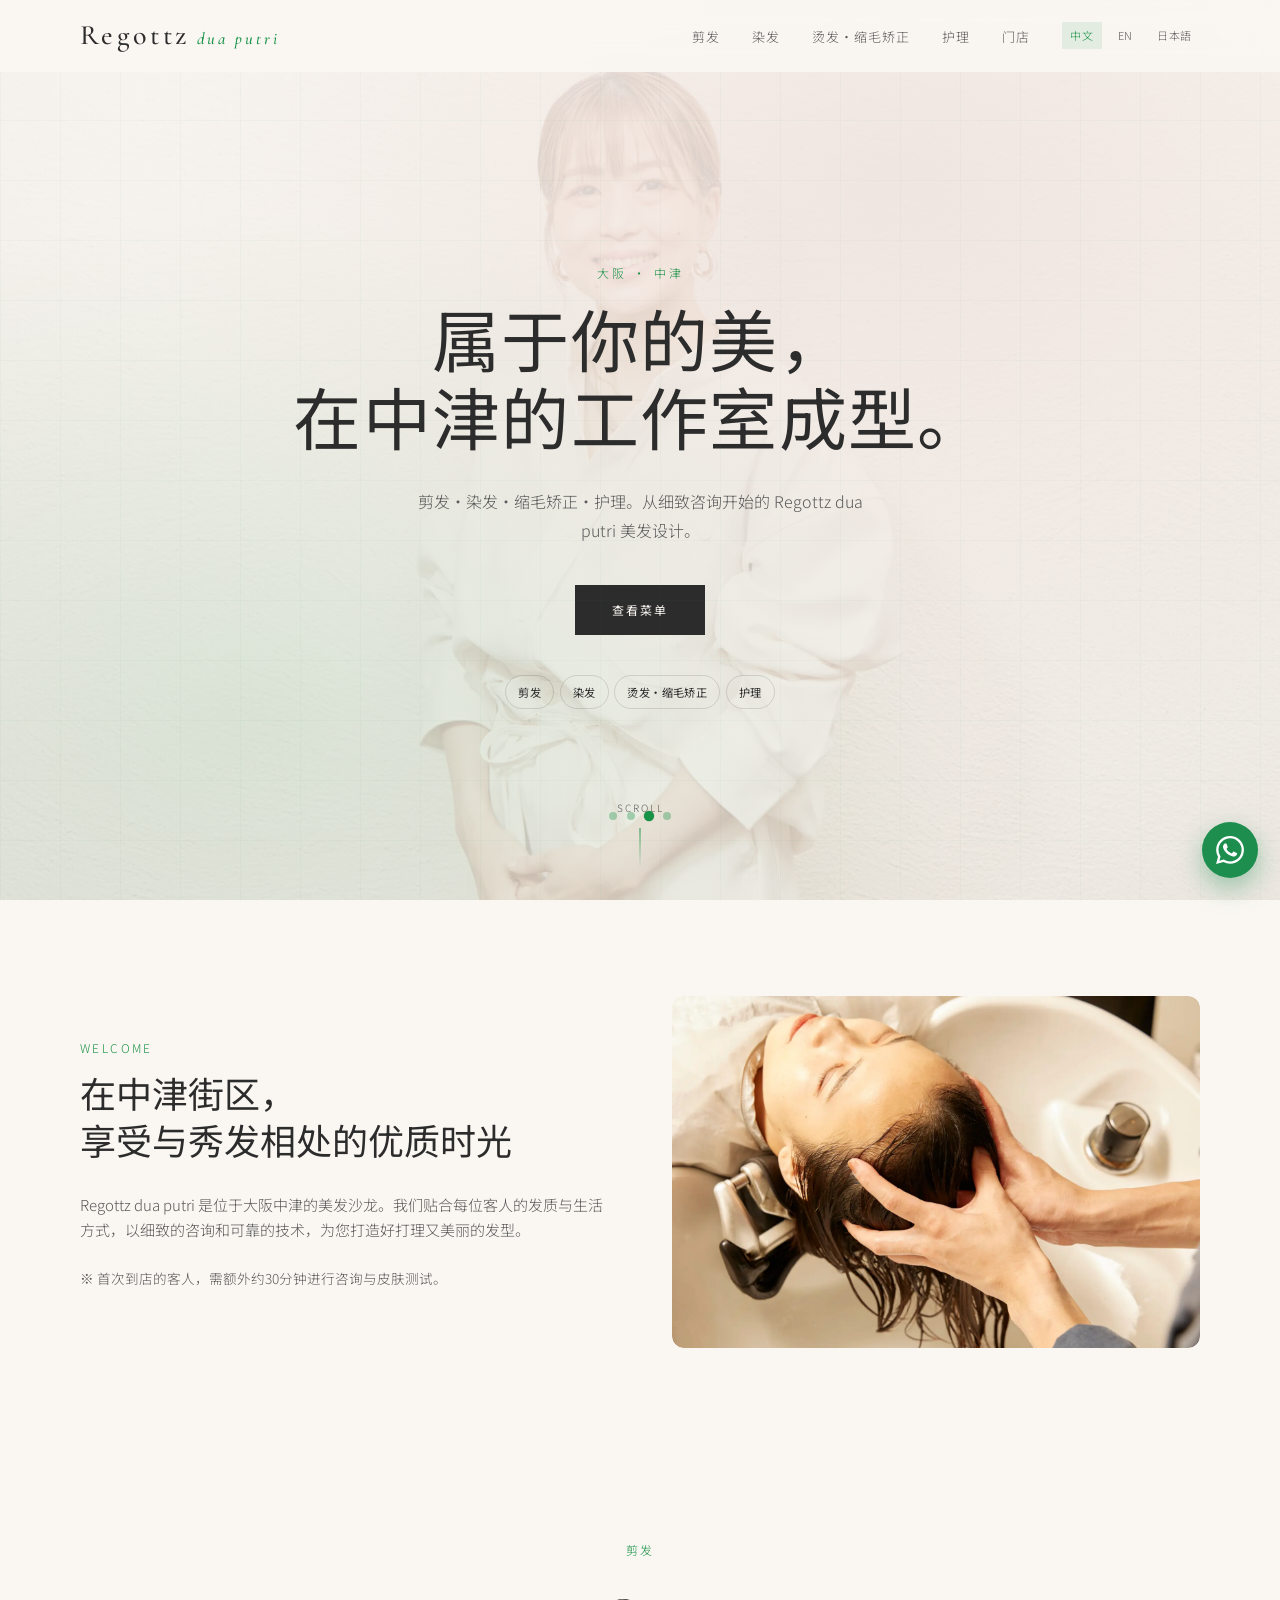
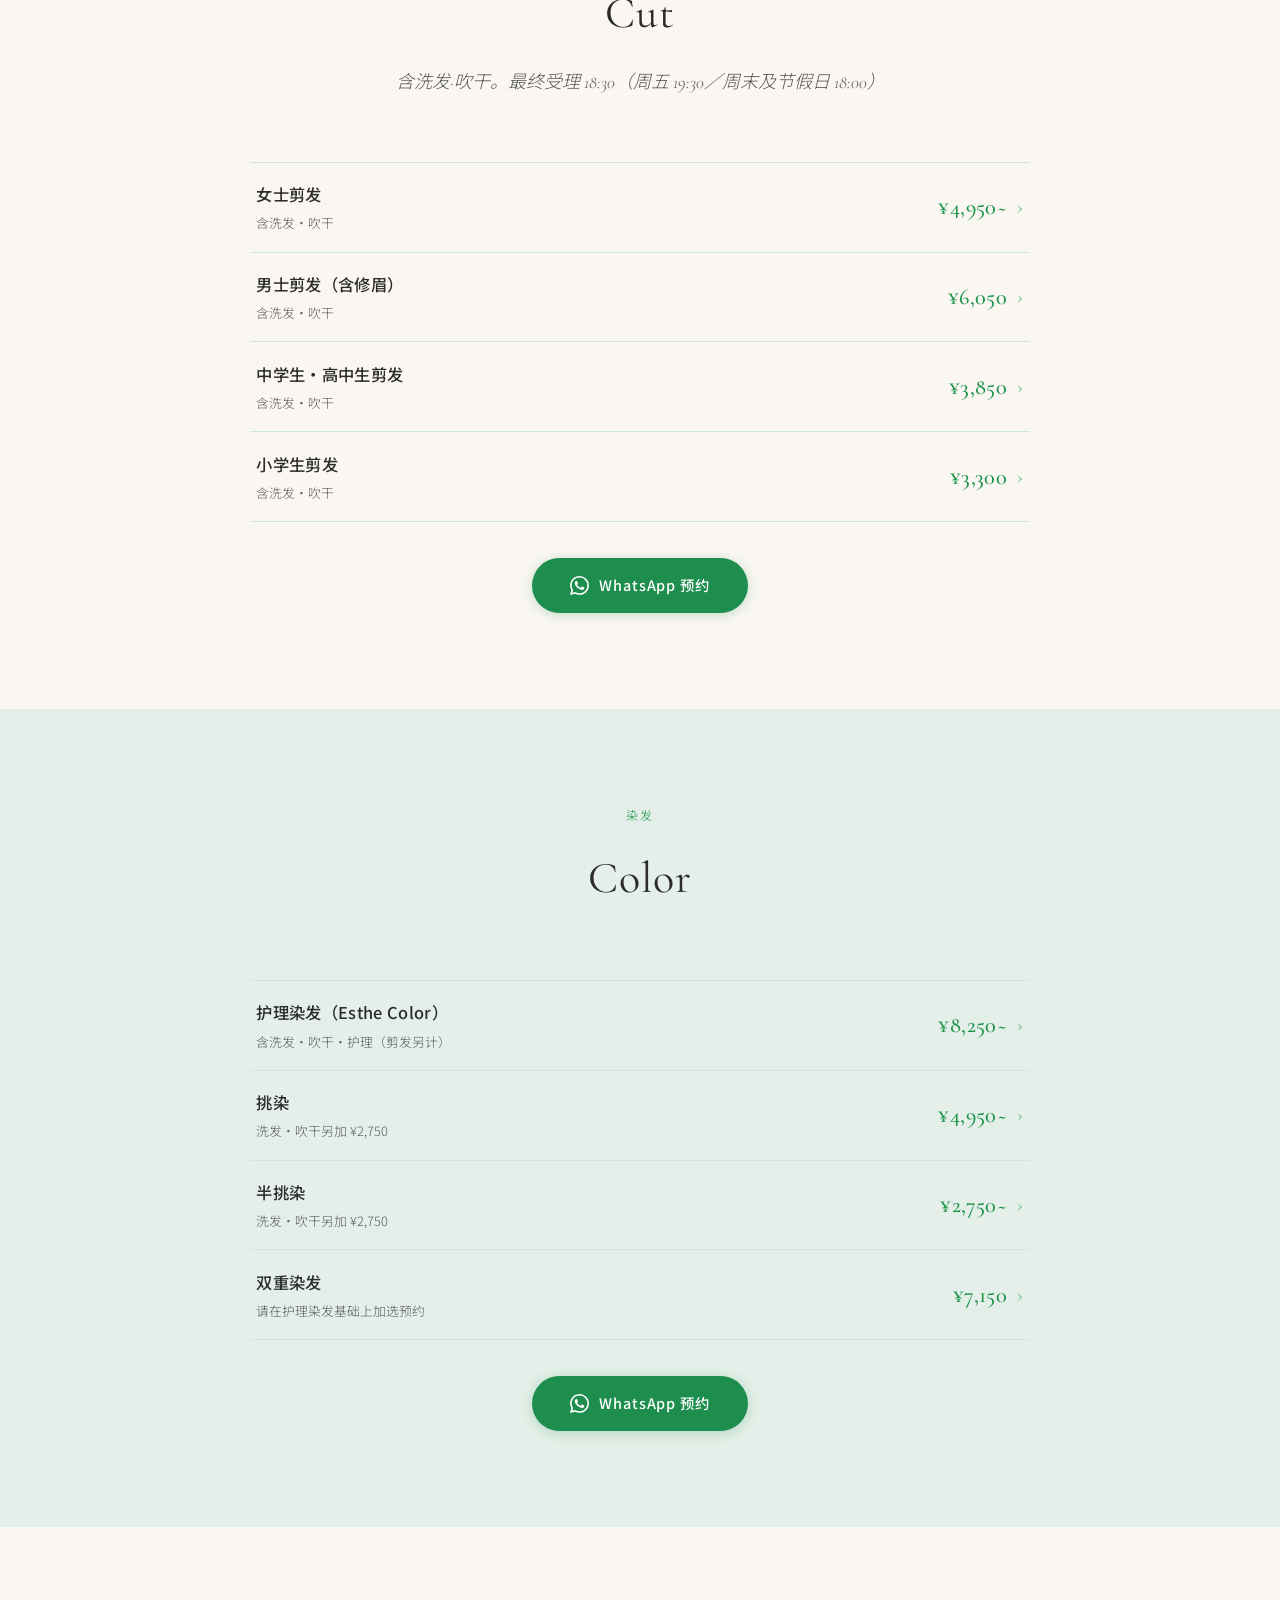
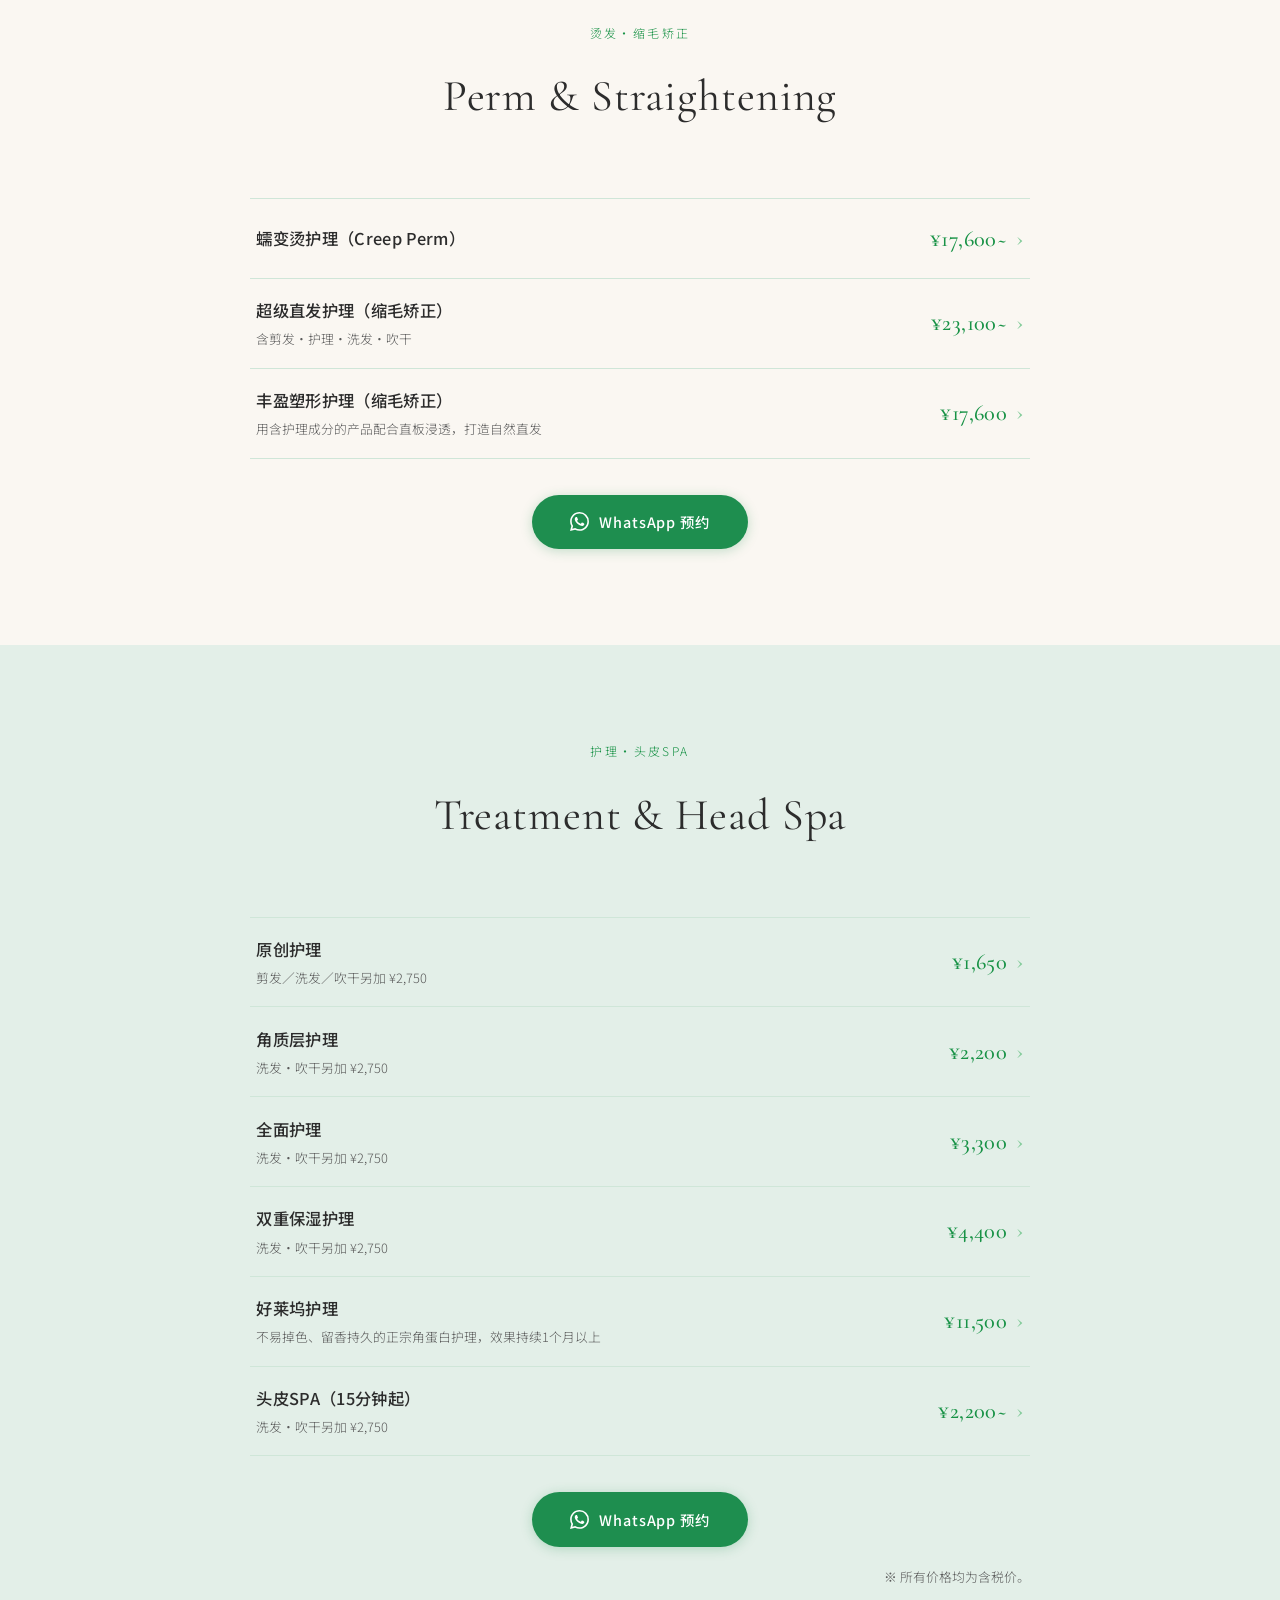
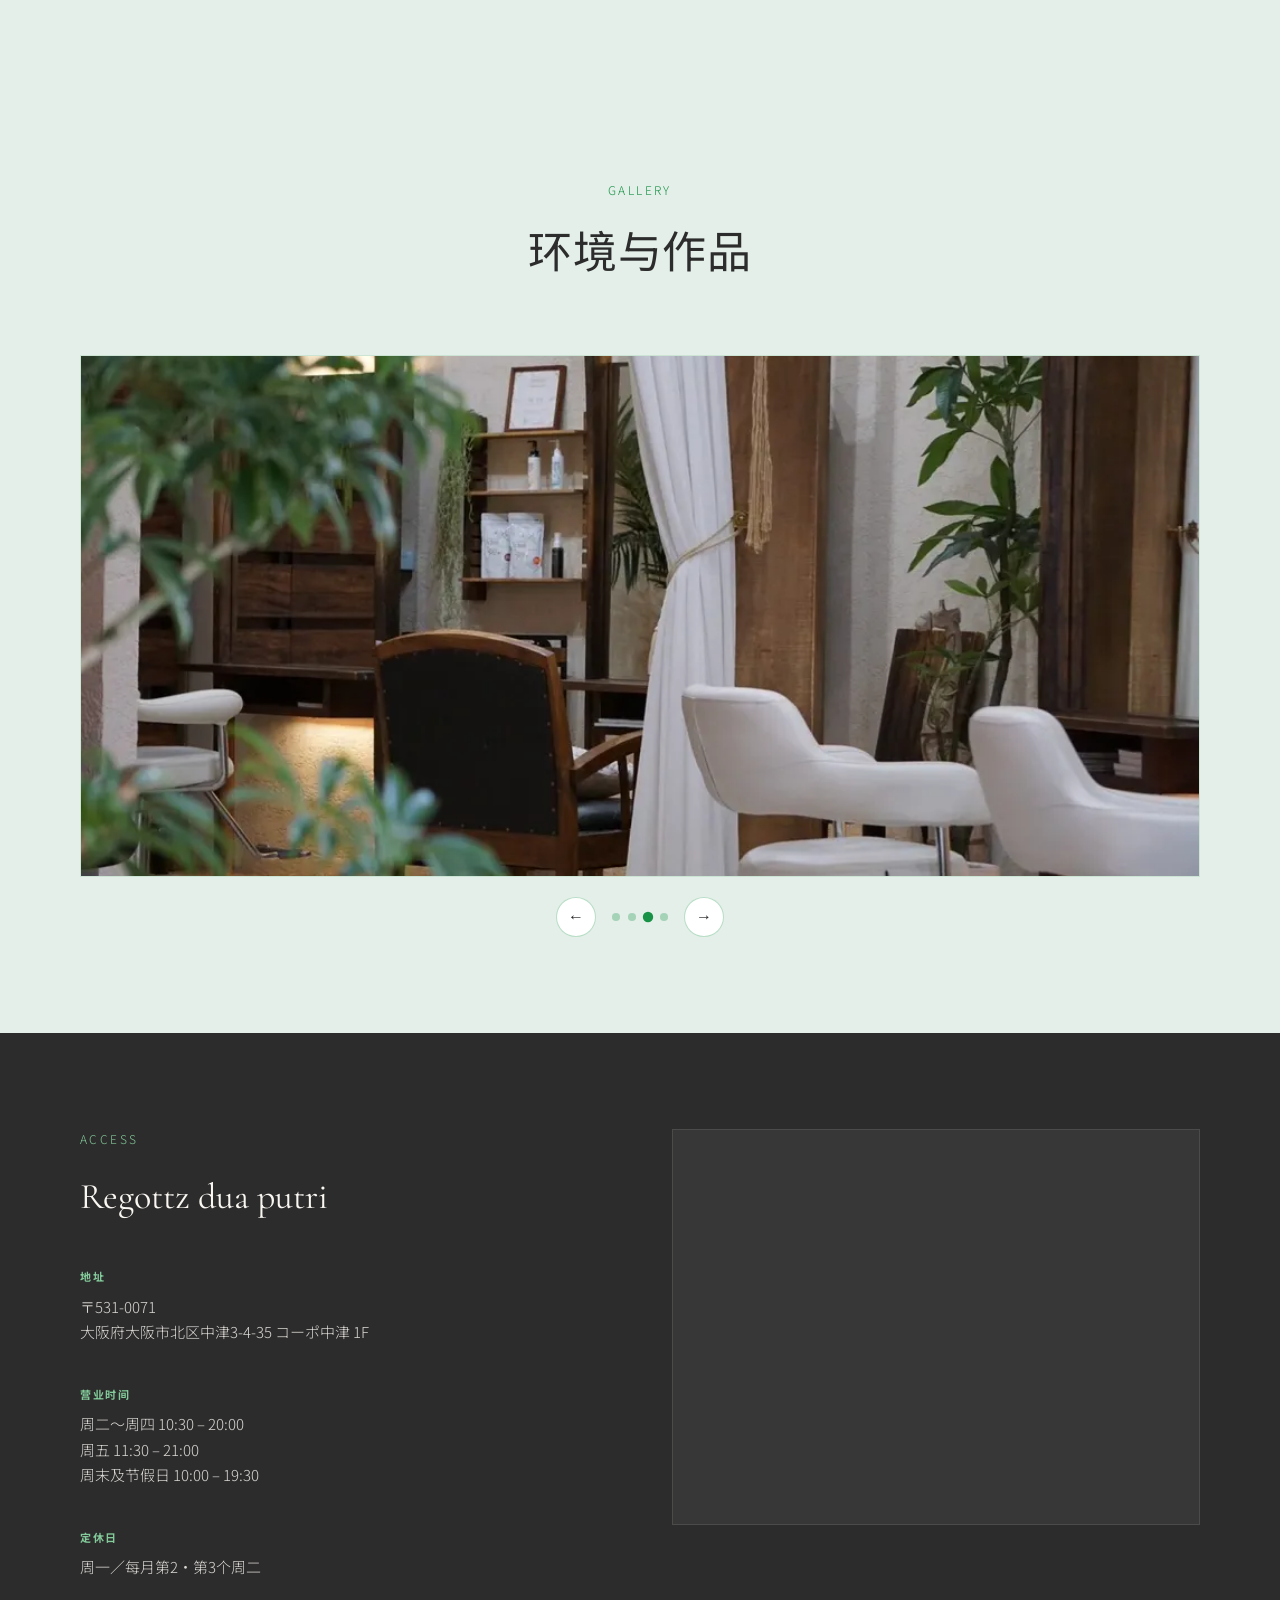
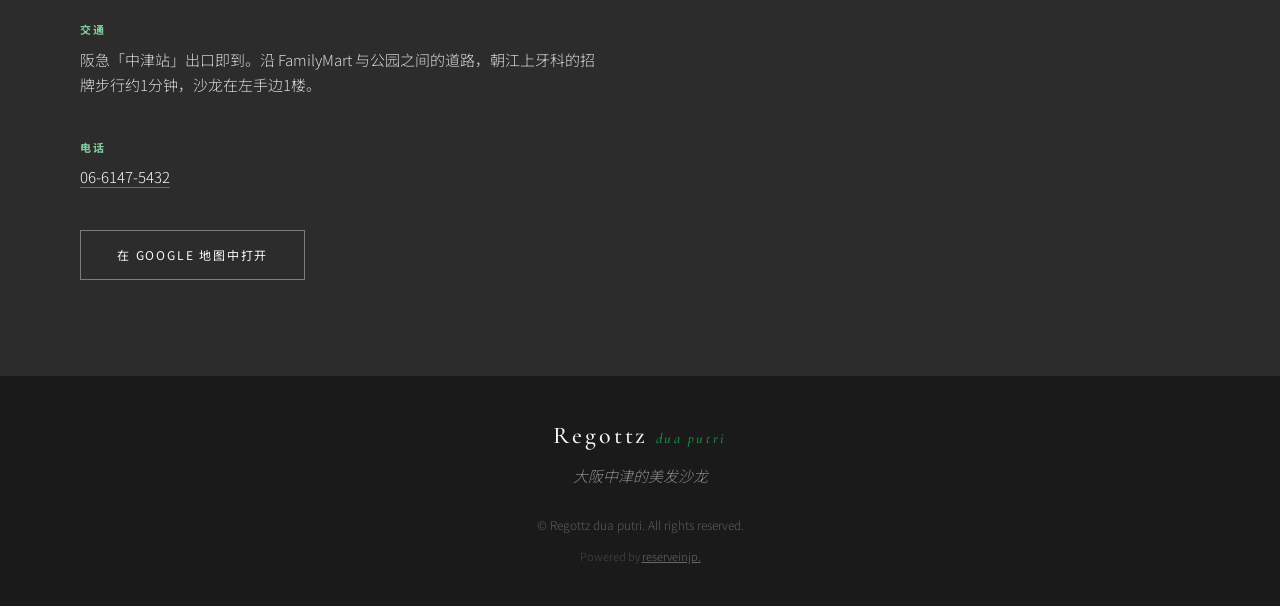
==== cn/index.html @ d82112df "Regottz dua putri — hair salon site, Nakatsu Osaka (initial deploy) Trilingual (jp/en/cn) static sit" ====
<!DOCTYPE html>
<html lang="zh-CN">
<head>
  <meta charset="UTF-8">
  <meta name="viewport" content="width=device-width, initial-scale=1.0">
  <meta name="description" content="Regottz dua putri — 大阪中津的美发沙龙。剪发、染发、烫发、缩毛矫正、护理、头皮SPA。阪急中津站步行1分钟。">
  <title>Regottz dua putri | 大阪中津美发沙龙</title>
  <link rel="preconnect" href="https://fonts.googleapis.com">
  <link rel="preconnect" href="https://fonts.gstatic.com" crossorigin>
  <link href="https://fonts.googleapis.com/css2?family=Cormorant+Garamond:ital,wght@0,400;0,500;0,600;1,400&family=Noto+Sans+JP:wght@300;400;500&family=Noto+Sans+SC:wght@300;400;500&display=swap" rel="stylesheet">
  <link rel="stylesheet" href="../styles.css">
</head>
<body>
  <header class="header" id="header">
    <nav class="nav container">
      <a href="../landing.html" class="logo">Regottz<span class="logo-sub">dua putri</span></a>
      <button class="nav-toggle" aria-label="打开菜单" aria-expanded="false">
        <span></span>
        <span></span>
      </button>
      <div class="nav-menu">
        <ul class="nav-links">
          <li><a href="#cut">剪发</a></li>
          <li><a href="#color">染发</a></li>
          <li><a href="#perm">烫发·缩毛矫正</a></li>
          <li><a href="#treatment">护理</a></li>
          <li><a href="#visit">门店</a></li>
        </ul>
        <div class="lang-switch">
          <a href="../cn/index.html" class="active">中文</a>
          <a href="../en/index.html">EN</a>
          <a href="../jp/index.html">日本語</a>
        </div>
      </div>
    </nav>
  </header>

  <main>
    <section class="hero">
      <div class="hero-carousel" id="heroCarousel">
        <div class="hero-slide active" style="background-image: url(../assets/images/hero-1.webp);"></div>
        <div class="hero-slide" style="background-image: url(../assets/images/hero-2.webp);"></div>
        <div class="hero-slide" style="background-image: url(../assets/images/hero-3.webp);"></div>
        <div class="hero-slide" style="background-image: url(../assets/images/hero-4.webp);"></div>
      </div>
      <div class="hero-grid-overlay"></div>
      <div class="hero-content container">
        <p class="hero-tag">大阪 · 中津</p>
        <h1>属于你的美，<br>在中津的工作室成型。</h1>
        <p class="hero-sub">剪发·染发·缩毛矫正·护理。从细致咨询开始的 Regottz dua putri 美发设计。</p>
        <a href="#cut" class="btn btn-primary">查看菜单</a>
        <div class="hero-quick-nav">
          <a href="#cut" class="hero-nav-pill">剪发</a>
          <a href="#color" class="hero-nav-pill">染发</a>
          <a href="#perm" class="hero-nav-pill">烫发·缩毛矫正</a>
          <a href="#treatment" class="hero-nav-pill">护理</a>
        </div>
      </div>
      <div class="hero-dots" id="heroDots">
        <button class="hero-dot active" data-index="0" aria-label="Slide 1"></button>
        <button class="hero-dot" data-index="1" aria-label="Slide 2"></button>
        <button class="hero-dot" data-index="2" aria-label="Slide 3"></button>
        <button class="hero-dot" data-index="3" aria-label="Slide 4"></button>
      </div>
      <div class="hero-scroll">
        <span>Scroll</span>
        <div class="scroll-line"></div>
      </div>
    </section>

    <section class="intro section">
      <div class="container intro-grid">
        <div class="intro-text">
          <p class="section-label">Welcome</p>
          <h2>在中津街区，<br>享受与秀发相处的优质时光</h2>
          <p>Regottz dua putri 是位于大阪中津的美发沙龙。我们贴合每位客人的发质与生活方式，以细致的咨询和可靠的技术，为您打造好打理又美丽的发型。</p>
          <p class="intro-note">※ 首次到店的客人，需额外约30分钟进行咨询与皮肤测试。</p>
        </div>
        <div class="intro-features">
          <div class="intro-promo-image">
            <img src="../assets/images/hero-2.webp" alt="Regottz dua putri 沙龙" loading="lazy">
          </div>
        </div>
      </div>
    </section>

    <section class="services section" id="cut">
      <div class="container">
        <header class="section-header">
          <p class="section-label">剪发</p>
          <h2>Cut</h2>
          <p class="section-sub">含洗发·吹干。最终受理 18:30（周五 19:30／周末及节假日 18:00）</p>
        </header>
        <div class="menu-list">
          <a class="menu-row" href="../booking.html?service=Ladies%20Cut">
            <span class="menu-row-main"><span class="menu-name">女士剪发</span><span class="menu-note">含洗发·吹干</span></span>
            <span class="menu-price">¥4,950~</span>
          </a>
          <a class="menu-row" href="../booking.html?service=Mens%20Cut">
            <span class="menu-row-main"><span class="menu-name">男士剪发（含修眉）</span><span class="menu-note">含洗发·吹干</span></span>
            <span class="menu-price">¥6,050</span>
          </a>
          <a class="menu-row" href="../booking.html?service=Junior%20High%20%2F%20High%20School%20Cut">
            <span class="menu-row-main"><span class="menu-name">中学生·高中生剪发</span><span class="menu-note">含洗发·吹干</span></span>
            <span class="menu-price">¥3,850</span>
          </a>
          <a class="menu-row" href="../booking.html?service=Elementary%20School%20Cut">
            <span class="menu-row-main"><span class="menu-name">小学生剪发</span><span class="menu-note">含洗发·吹干</span></span>
            <span class="menu-price">¥3,300</span>
          </a>
        </div>
        <div class="section-cta">
          <a href="../booking.html" class="btn-book-cta"><svg viewBox="0 0 24 24"><path d="M17.472 14.382c-.297-.149-1.758-.867-2.03-.967-.273-.099-.471-.148-.67.15-.197.297-.767.966-.94 1.164-.173.199-.347.223-.644.075-.297-.15-1.255-.463-2.39-1.475-.884-.788-1.48-1.761-1.653-2.059-.173-.297-.018-.458.13-.606.134-.133.298-.347.446-.52.149-.174.198-.298.298-.497.099-.198.05-.371-.025-.52-.075-.149-.669-1.612-.916-2.207-.242-.579-.487-.5-.669-.51-.173-.008-.371-.01-.57-.01-.198 0-.52.074-.792.372-.272.297-1.04 1.016-1.04 2.479 0 1.462 1.065 2.875 1.213 3.074.149.198 2.096 3.2 5.077 4.487.709.306 1.262.489 1.694.625.712.227 1.36.195 1.871.118.571-.085 1.758-.719 2.006-1.413.248-.694.248-1.289.173-1.413-.074-.124-.272-.198-.57-.347m-5.421 7.403h-.004a9.87 9.87 0 01-5.031-1.378l-.361-.214-3.741.982.998-3.648-.235-.374a9.86 9.86 0 01-1.51-5.26c.001-5.45 4.436-9.884 9.888-9.884 2.64 0 5.122 1.03 6.988 2.898a9.825 9.825 0 012.893 6.994c-.003 5.45-4.437 9.884-9.885 9.884m8.413-18.297A11.815 11.815 0 0012.05 0C5.495 0 .16 5.335.157 11.892c0 2.096.547 4.142 1.588 5.945L.057 24l6.305-1.654a11.882 11.882 0 005.683 1.448h.005c6.554 0 11.89-5.335 11.893-11.893a11.821 11.821 0 00-3.48-8.413Z"/></svg>WhatsApp 预约</a>
        </div>
      </div>
    </section>

    <section class="services section section-alt" id="color">
      <div class="container">
        <header class="section-header">
          <p class="section-label">染发</p>
          <h2>Color</h2>
        </header>
        <div class="menu-list">
          <a class="menu-row" href="../booking.html?service=Esthe%20Color">
            <span class="menu-row-main"><span class="menu-name">护理染发（Esthe Color）</span><span class="menu-note">含洗发·吹干·护理（剪发另计）</span></span>
            <span class="menu-price">¥8,250~</span>
          </a>
          <a class="menu-row" href="../booking.html?service=Weaving%20Color">
            <span class="menu-row-main"><span class="menu-name">挑染</span><span class="menu-note">洗发·吹干另加 ¥2,750</span></span>
            <span class="menu-price">¥4,950~</span>
          </a>
          <a class="menu-row" href="../booking.html?service=Half%20Weaving%20Color">
            <span class="menu-row-main"><span class="menu-name">半挑染</span><span class="menu-note">洗发·吹干另加 ¥2,750</span></span>
            <span class="menu-price">¥2,750~</span>
          </a>
          <a class="menu-row" href="../booking.html?service=Double%20Color">
            <span class="menu-row-main"><span class="menu-name">双重染发</span><span class="menu-note">请在护理染发基础上加选预约</span></span>
            <span class="menu-price">¥7,150</span>
          </a>
        </div>
        <div class="section-cta">
          <a href="../booking.html" class="btn-book-cta"><svg viewBox="0 0 24 24"><path d="M17.472 14.382c-.297-.149-1.758-.867-2.03-.967-.273-.099-.471-.148-.67.15-.197.297-.767.966-.94 1.164-.173.199-.347.223-.644.075-.297-.15-1.255-.463-2.39-1.475-.884-.788-1.48-1.761-1.653-2.059-.173-.297-.018-.458.13-.606.134-.133.298-.347.446-.52.149-.174.198-.298.298-.497.099-.198.05-.371-.025-.52-.075-.149-.669-1.612-.916-2.207-.242-.579-.487-.5-.669-.51-.173-.008-.371-.01-.57-.01-.198 0-.52.074-.792.372-.272.297-1.04 1.016-1.04 2.479 0 1.462 1.065 2.875 1.213 3.074.149.198 2.096 3.2 5.077 4.487.709.306 1.262.489 1.694.625.712.227 1.36.195 1.871.118.571-.085 1.758-.719 2.006-1.413.248-.694.248-1.289.173-1.413-.074-.124-.272-.198-.57-.347m-5.421 7.403h-.004a9.87 9.87 0 01-5.031-1.378l-.361-.214-3.741.982.998-3.648-.235-.374a9.86 9.86 0 01-1.51-5.26c.001-5.45 4.436-9.884 9.888-9.884 2.64 0 5.122 1.03 6.988 2.898a9.825 9.825 0 012.893 6.994c-.003 5.45-4.437 9.884-9.885 9.884m8.413-18.297A11.815 11.815 0 0012.05 0C5.495 0 .16 5.335.157 11.892c0 2.096.547 4.142 1.588 5.945L.057 24l6.305-1.654a11.882 11.882 0 005.683 1.448h.005c6.554 0 11.89-5.335 11.893-11.893a11.821 11.821 0 00-3.48-8.413Z"/></svg>WhatsApp 预约</a>
        </div>
      </div>
    </section>

    <section class="services section" id="perm">
      <div class="container">
        <header class="section-header">
          <p class="section-label">烫发·缩毛矫正</p>
          <h2>Perm &amp; Straightening</h2>
        </header>
        <div class="menu-list">
          <a class="menu-row" href="../booking.html?service=Creep%20Perm%20Esthe">
            <span class="menu-row-main"><span class="menu-name">蠕变烫护理（Creep Perm）</span></span>
            <span class="menu-price">¥17,600~</span>
          </a>
          <a class="menu-row" href="../booking.html?service=Super%20Straight%20Esthe">
            <span class="menu-row-main"><span class="menu-name">超级直发护理（缩毛矫正）</span><span class="menu-note">含剪发·护理·洗发·吹干</span></span>
            <span class="menu-price">¥23,100~</span>
          </a>
          <a class="menu-row" href="../booking.html?service=Volume%20Shape%20Treatment%20Esthe">
            <span class="menu-row-main"><span class="menu-name">丰盈塑形护理（缩毛矫正）</span><span class="menu-note">用含护理成分的产品配合直板浸透，打造自然直发</span></span>
            <span class="menu-price">¥17,600</span>
          </a>
        </div>
        <div class="section-cta">
          <a href="../booking.html" class="btn-book-cta"><svg viewBox="0 0 24 24"><path d="M17.472 14.382c-.297-.149-1.758-.867-2.03-.967-.273-.099-.471-.148-.67.15-.197.297-.767.966-.94 1.164-.173.199-.347.223-.644.075-.297-.15-1.255-.463-2.39-1.475-.884-.788-1.48-1.761-1.653-2.059-.173-.297-.018-.458.13-.606.134-.133.298-.347.446-.52.149-.174.198-.298.298-.497.099-.198.05-.371-.025-.52-.075-.149-.669-1.612-.916-2.207-.242-.579-.487-.5-.669-.51-.173-.008-.371-.01-.57-.01-.198 0-.52.074-.792.372-.272.297-1.04 1.016-1.04 2.479 0 1.462 1.065 2.875 1.213 3.074.149.198 2.096 3.2 5.077 4.487.709.306 1.262.489 1.694.625.712.227 1.36.195 1.871.118.571-.085 1.758-.719 2.006-1.413.248-.694.248-1.289.173-1.413-.074-.124-.272-.198-.57-.347m-5.421 7.403h-.004a9.87 9.87 0 01-5.031-1.378l-.361-.214-3.741.982.998-3.648-.235-.374a9.86 9.86 0 01-1.51-5.26c.001-5.45 4.436-9.884 9.888-9.884 2.64 0 5.122 1.03 6.988 2.898a9.825 9.825 0 012.893 6.994c-.003 5.45-4.437 9.884-9.885 9.884m8.413-18.297A11.815 11.815 0 0012.05 0C5.495 0 .16 5.335.157 11.892c0 2.096.547 4.142 1.588 5.945L.057 24l6.305-1.654a11.882 11.882 0 005.683 1.448h.005c6.554 0 11.89-5.335 11.893-11.893a11.821 11.821 0 00-3.48-8.413Z"/></svg>WhatsApp 预约</a>
        </div>
      </div>
    </section>

    <section class="services section section-alt" id="treatment">
      <div class="container">
        <header class="section-header">
          <p class="section-label">护理·头皮SPA</p>
          <h2>Treatment &amp; Head Spa</h2>
        </header>
        <div class="menu-list">
          <a class="menu-row" href="../booking.html?service=Original%20Treatment">
            <span class="menu-row-main"><span class="menu-name">原创护理</span><span class="menu-note">剪发／洗发／吹干另加 ¥2,750</span></span>
            <span class="menu-price">¥1,650</span>
          </a>
          <a class="menu-row" href="../booking.html?service=Cuticle%20Care%20Treatment">
            <span class="menu-row-main"><span class="menu-name">角质层护理</span><span class="menu-note">洗发·吹干另加 ¥2,750</span></span>
            <span class="menu-price">¥2,200</span>
          </a>
          <a class="menu-row" href="../booking.html?service=Holistic%20Care%20Treatment">
            <span class="menu-row-main"><span class="menu-name">全面护理</span><span class="menu-note">洗发·吹干另加 ¥2,750</span></span>
            <span class="menu-price">¥3,300</span>
          </a>
          <a class="menu-row" href="../booking.html?service=Double%20Moist%20Care%20Treatment">
            <span class="menu-row-main"><span class="menu-name">双重保湿护理</span><span class="menu-note">洗发·吹干另加 ¥2,750</span></span>
            <span class="menu-price">¥4,400</span>
          </a>
          <a class="menu-row" href="../booking.html?service=Hollywood%20Treatment">
            <span class="menu-row-main"><span class="menu-name">好莱坞护理</span><span class="menu-note">不易掉色、留香持久的正宗角蛋白护理，效果持续1个月以上</span></span>
            <span class="menu-price">¥11,500</span>
          </a>
          <a class="menu-row" href="../booking.html?service=Head%20Spa">
            <span class="menu-row-main"><span class="menu-name">头皮SPA（15分钟起）</span><span class="menu-note">洗发·吹干另加 ¥2,750</span></span>
            <span class="menu-price">¥2,200~</span>
          </a>
        </div>
        <div class="section-cta">
          <a href="../booking.html" class="btn-book-cta"><svg viewBox="0 0 24 24"><path d="M17.472 14.382c-.297-.149-1.758-.867-2.03-.967-.273-.099-.471-.148-.67.15-.197.297-.767.966-.94 1.164-.173.199-.347.223-.644.075-.297-.15-1.255-.463-2.39-1.475-.884-.788-1.48-1.761-1.653-2.059-.173-.297-.018-.458.13-.606.134-.133.298-.347.446-.52.149-.174.198-.298.298-.497.099-.198.05-.371-.025-.52-.075-.149-.669-1.612-.916-2.207-.242-.579-.487-.5-.669-.51-.173-.008-.371-.01-.57-.01-.198 0-.52.074-.792.372-.272.297-1.04 1.016-1.04 2.479 0 1.462 1.065 2.875 1.213 3.074.149.198 2.096 3.2 5.077 4.487.709.306 1.262.489 1.694.625.712.227 1.36.195 1.871.118.571-.085 1.758-.719 2.006-1.413.248-.694.248-1.289.173-1.413-.074-.124-.272-.198-.57-.347m-5.421 7.403h-.004a9.87 9.87 0 01-5.031-1.378l-.361-.214-3.741.982.998-3.648-.235-.374a9.86 9.86 0 01-1.51-5.26c.001-5.45 4.436-9.884 9.888-9.884 2.64 0 5.122 1.03 6.988 2.898a9.825 9.825 0 012.893 6.994c-.003 5.45-4.437 9.884-9.885 9.884m8.413-18.297A11.815 11.815 0 0012.05 0C5.495 0 .16 5.335.157 11.892c0 2.096.547 4.142 1.588 5.945L.057 24l6.305-1.654a11.882 11.882 0 005.683 1.448h.005c6.554 0 11.89-5.335 11.893-11.893a11.821 11.821 0 00-3.48-8.413Z"/></svg>WhatsApp 预约</a>
        </div>
        <p class="menu-tax-note">※ 所有价格均为含税价。</p>
      </div>
    </section>

    <section class="env-carousel-section" aria-label="沙龙相册">
      <div class="container">
        <header class="section-header">
          <p class="section-label">Gallery</p>
          <h2>环境与作品</h2>
        </header>
        <div class="env-carousel" id="envCarousel">
          <div class="env-carousel-track" id="envTrack">
            <div class="env-carousel-slide"><img src="../assets/images/gallery-8.webp" alt="Regottz dua putri 沙龙内景" loading="lazy"></div>
            <div class="env-carousel-slide"><img src="../assets/images/gallery-9.webp" alt="Regottz dua putri 造型区" loading="lazy"></div>
            <div class="env-carousel-slide"><img src="../assets/images/gallery-10.webp" alt="Regottz dua putri 放松角落" loading="lazy"></div>
            <div class="env-carousel-slide"><img src="../assets/images/gallery-1.webp" alt="Regottz dua putri 染发色卡" loading="lazy"></div>
          </div>
        </div>
        <div class="env-carousel-nav">
          <button class="env-carousel-btn" id="envPrev" aria-label="上一张">&larr;</button>
          <div class="env-dots" id="envDots"></div>
          <button class="env-carousel-btn" id="envNext" aria-label="下一张">&rarr;</button>
        </div>
      </div>
    </section>

    <section class="visit section" id="visit">
      <div class="container visit-grid">
        <div class="visit-info">
          <p class="section-label">Access</p>
          <h2>Regottz dua putri</h2>
          <div class="visit-details">
            <div class="visit-item">
              <h4>地址</h4>
              <p>〒531-0071<br>大阪府大阪市北区中津3-4-35 コーポ中津 1F</p>
            </div>
            <div class="visit-item">
              <h4>营业时间</h4>
              <p>周二〜周四 10:30 – 20:00<br>周五 11:30 – 21:00<br>周末及节假日 10:00 – 19:30</p>
            </div>
            <div class="visit-item">
              <h4>定休日</h4>
              <p>周一／每月第2·第3个周二</p>
            </div>
            <div class="visit-item">
              <h4>交通</h4>
              <p>阪急「中津站」出口即到。沿 FamilyMart 与公园之间的道路，朝江上牙科的招牌步行约1分钟，沙龙在左手边1楼。</p>
            </div>
            <div class="visit-item">
              <h4>电话</h4>
              <p><a href="tel:+81661475432">06-6147-5432</a></p>
            </div>
          </div>
          <a href="https://maps.app.goo.gl/5Rbx8WsFJTBKq7fg8" target="_blank" rel="noopener noreferrer" class="btn btn-outline">在 Google 地图中打开</a>
        </div>
        <div class="visit-map">
          <iframe
            title="Regottz dua putri 地图"
            src="https://www.google.com/maps?q=%E5%A4%A7%E9%98%AA%E5%BA%9C%E5%A4%A7%E9%98%AA%E5%B8%82%E5%8C%97%E5%8C%BA%E4%B8%AD%E6%B4%A53-4-35&output=embed"
            width="100%"
            height="100%"
            style="border:0;"
            allowfullscreen=""
            loading="lazy"
            referrerpolicy="no-referrer-when-downgrade">
          </iframe>
        </div>
      </div>
    </section>
  </main>

  <footer class="footer">
    <div class="container footer-inner">
      <span class="logo">Regottz<span class="logo-sub">dua putri</span></span>
      <p class="footer-tagline">大阪中津的美发沙龙</p>
      <p class="footer-copy">&copy; Regottz dua putri. All rights reserved.</p>
      <p class="footer-powered">Powered by <a href="https://reserveinjp.com/" target="_blank" rel="noopener">reserveinjp.</a></p>
    </div>
  </footer>

<button class="back-to-top" id="backToTop" aria-label="返回顶部" title="返回顶部">&uarr;</button>
  <script src="../script.js"></script>
<a href="../booking.html" class="float-wa" aria-label="WhatsApp 预约"><svg viewBox="0 0 24 24"><path d="M17.472 14.382c-.297-.149-1.758-.867-2.03-.967-.273-.099-.471-.148-.67.15-.197.297-.767.966-.94 1.164-.173.199-.347.223-.644.075-.297-.15-1.255-.463-2.39-1.475-.884-.788-1.48-1.761-1.653-2.059-.173-.297-.018-.458.13-.606.134-.133.298-.347.446-.52.149-.174.198-.298.298-.497.099-.198.05-.371-.025-.52-.075-.149-.669-1.612-.916-2.207-.242-.579-.487-.5-.669-.51-.173-.008-.371-.01-.57-.01-.198 0-.52.074-.792.372-.272.297-1.04 1.016-1.04 2.479 0 1.462 1.065 2.875 1.213 3.074.149.198 2.096 3.2 5.077 4.487.709.306 1.262.489 1.694.625.712.227 1.36.195 1.871.118.571-.085 1.758-.719 2.006-1.413.248-.694.248-1.289.173-1.413-.074-.124-.272-.198-.57-.347m-5.421 7.403h-.004a9.87 9.87 0 01-5.031-1.378l-.361-.214-3.741.982.998-3.648-.235-.374a9.86 9.86 0 01-1.51-5.26c.001-5.45 4.436-9.884 9.888-9.884 2.64 0 5.122 1.03 6.988 2.898a9.825 9.825 0 012.893 6.994c-.003 5.45-4.437 9.884-9.885 9.884m8.413-18.297A11.815 11.815 0 0012.05 0C5.495 0 .16 5.335.157 11.892c0 2.096.547 4.142 1.588 5.945L.057 24l6.305-1.654a11.882 11.882 0 005.683 1.448h.005c6.554 0 11.89-5.335 11.893-11.893a11.821 11.821 0 00-3.48-8.413Z"/></svg></a>
</body>
</html>
---- styles.css ----
/* ========================================
   mooi — Japanese Beauty Salon
   ======================================== */

:root {
  --cream: #faf7f2;
  --cream-dark: #e3efe8;
  --blush: #cfe6d8;
  --blush-deep: #aed4bd;
  --charcoal: #2c2c2c;
  --charcoal-light: #5a5a5a;
  --gold: #189246;
  --gold-light: #83cb9a;
  --white: #ffffff;

  --font-display: "Cormorant Garamond", "Noto Sans JP", serif;
  --font-body: "Noto Sans JP", sans-serif;

  --space-xs: 0.5rem;
  --space-sm: 1rem;
  --space-md: 1.5rem;
  --space-lg: 2.5rem;
  --space-xl: 4rem;
  --space-2xl: 6rem;

  --radius: 2px;
  --transition: 0.3s ease;
  --header-h: 72px;
}

*,
*::before,
*::after {
  box-sizing: border-box;
  margin: 0;
  padding: 0;
}

html {
  scroll-behavior: smooth;
  scroll-padding-top: var(--header-h);
}

body {
  font-family: var(--font-body);
  font-weight: 300;
  font-size: 0.9375rem;
  line-height: 1.7;
  color: var(--charcoal);
  background: var(--cream);
  -webkit-font-smoothing: antialiased;
}

img {
  max-width: 100%;
  display: block;
}

a {
  color: inherit;
  text-decoration: none;
  transition: color var(--transition);
}

ul {
  list-style: none;
}

.container {
  width: min(1120px, 92vw);
  margin-inline: auto;
}

/* ---- Header ---- */

.header {
  position: fixed;
  top: 0;
  left: 0;
  right: 0;
  z-index: 100;
  height: var(--header-h);
  background: rgba(250, 247, 242, 0.92);
  backdrop-filter: blur(12px);
  border-bottom: 1px solid transparent;
  transition: border-color var(--transition), box-shadow var(--transition);
}

.header.scrolled {
  border-color: rgba(24, 146, 70, 0.15);
  box-shadow: 0 1px 20px rgba(44, 44, 44, 0.04);
}

.nav {
  display: flex;
  align-items: center;
  justify-content: space-between;
  height: 100%;
}

.logo {
  font-family: var(--font-display);
  font-size: 1.75rem;
  font-weight: 500;
  letter-spacing: 0.12em;
  color: var(--charcoal);
}

.nav-menu {
  display: flex;
  align-items: center;
  gap: 2rem;
}

.nav-links {
  display: flex;
  gap: 2rem;
}

.lang-switch {
  display: flex;
  align-items: center;
  gap: 0.5rem;
}

.lang-switch a {
  font-size: 0.6875rem;
  letter-spacing: 0.06em;
  color: var(--charcoal-light);
  padding: 0.25rem 0.5rem;
  border-radius: 1px;
  transition: all var(--transition);
}

.lang-switch a:hover {
  color: var(--gold);
}

.lang-switch a.active {
  color: var(--gold);
  background: rgba(24, 146, 70, 0.1);
}

html[lang="zh-CN"] {
  --font-body: "SimHei", "Noto Sans SC", "Noto Sans JP", sans-serif;
  --font-display: "Cormorant Garamond", "SimHei", "Noto Sans SC", serif;
}

html[lang="zh-CN"] .logo {
  font-family: "Cormorant Garamond", "Noto Sans JP", serif;
}

.nav-links a {
  font-size: 0.8125rem;
  letter-spacing: 0.08em;
  text-transform: uppercase;
  color: var(--charcoal-light);
  position: relative;
}

.nav-links a::after {
  content: "";
  position: absolute;
  bottom: -4px;
  left: 0;
  width: 0;
  height: 1px;
  background: var(--gold);
  transition: width var(--transition);
}

.nav-links a:hover {
  color: var(--charcoal);
}

.nav-links a:hover::after {
  width: 100%;
}

.nav-toggle {
  display: none;
  flex-direction: column;
  gap: 6px;
  background: none;
  border: none;
  cursor: pointer;
  padding: 4px;
}

.nav-toggle span {
  display: block;
  width: 24px;
  height: 1px;
  background: var(--charcoal);
  transition: transform var(--transition), opacity var(--transition);
}

.nav-toggle.active span:first-child {
  transform: translateY(3.5px) rotate(45deg);
}

.nav-toggle.active span:last-child {
  transform: translateY(-3.5px) rotate(-45deg);
}

/* ---- Hero Carousel ---- */

.hero {
  position: relative;
  min-height: 100vh;
  display: flex;
  align-items: center;
  justify-content: center;
  overflow: hidden;
}

.hero-carousel {
  position: absolute;
  inset: 0;
}

.hero-slide {
  position: absolute;
  inset: 0;
  background-size: cover;
  background-position: center;
  background-repeat: no-repeat;
  opacity: 0;
  transition: opacity 1.2s ease-in-out;
}

.hero-slide.active {
  opacity: 1;
}

.hero-slide::after {
  content: "";
  position: absolute;
  inset: 0;
  background:
    radial-gradient(ellipse at 70% 20%, rgba(232, 213, 208, 0.45) 0%, transparent 60%),
    radial-gradient(ellipse at 20% 80%, rgba(24, 146, 70, 0.1) 0%, transparent 50%),
    linear-gradient(180deg, rgba(250, 247, 242, 0.85) 0%, rgba(240, 235, 227, 0.75) 100%);
}

.hero-grid-overlay {
  position: absolute;
  inset: 0;
  z-index: 1;
  pointer-events: none;
  background-image:
    linear-gradient(rgba(24, 146, 70, 0.03) 1px, transparent 1px),
    linear-gradient(90deg, rgba(24, 146, 70, 0.03) 1px, transparent 1px);
  background-size: 60px 60px;
}

.hero-dots {
  position: absolute;
  bottom: 5rem;
  left: 50%;
  transform: translateX(-50%);
  display: flex;
  gap: 0.625rem;
  z-index: 2;
}

.hero-dot {
  width: 8px;
  height: 8px;
  border-radius: 50%;
  background: rgba(24, 146, 70, 0.35);
  border: none;
  cursor: pointer;
  transition: background 0.3s ease, transform 0.3s ease;
  padding: 0;
}

.hero-dot.active {
  background: var(--gold);
  transform: scale(1.3);
}

@keyframes heroZoom {
  0% { transform: scale(1); }
  100% { transform: scale(1.08); }
}

.hero-content {
  position: relative;
  text-align: center;
  padding: calc(var(--header-h) + var(--space-xl)) var(--space-sm) var(--space-xl);
}

.hero-tag {
  font-size: 0.75rem;
  letter-spacing: 0.25em;
  text-transform: uppercase;
  color: var(--gold);
  margin-bottom: var(--space-md);
}

.hero h1 {
  font-family: var(--font-display);
  font-size: clamp(2.5rem, 6vw, 4.25rem);
  font-weight: 400;
  line-height: 1.15;
  letter-spacing: 0.02em;
  margin-bottom: var(--space-md);
}

.hero-sub {
  font-size: clamp(0.875rem, 2vw, 1rem);
  color: var(--charcoal-light);
  max-width: 480px;
  margin: 0 auto var(--space-lg);
  line-height: 1.8;
}

.btn {
  display: inline-block;
  padding: 0.875rem 2.25rem;
  font-family: var(--font-body);
  font-size: 0.75rem;
  font-weight: 400;
  letter-spacing: 0.15em;
  text-transform: uppercase;
  border: 1px solid transparent;
  cursor: pointer;
  transition: all var(--transition);
}

.btn-primary {
  background: var(--charcoal);
  color: var(--cream);
  border-color: var(--charcoal);
}

.btn-primary:hover {
  background: transparent;
  color: var(--charcoal);
}

.btn-outline {
  background: transparent;
  color: var(--charcoal);
  border-color: var(--charcoal);
}

.btn-outline:hover {
  background: var(--charcoal);
  color: var(--cream);
}

/* Hero quick nav pills */
.hero-quick-nav {
  display: flex;
  flex-wrap: nowrap;
  justify-content: center;
  gap: 0.35rem;
  margin-top: var(--space-lg);
}

.hero-nav-pill {
  display: inline-block;
  padding: 0.4rem 0.75rem;
  font-family: var(--font-body);
  font-size: 0.7rem;
  font-weight: 400;
  letter-spacing: 0.04em;
  color: var(--charcoal);
  background: transparent;
  border: 1px solid rgba(0,0,0,0.12);
  border-radius: 999px;
  text-decoration: none;
  transition: all var(--transition);
  white-space: nowrap;
}

.hero-nav-pill:hover {
  background: var(--charcoal);
  color: var(--cream);
  border-color: var(--charcoal);
}

.hero-scroll {
  position: absolute;
  bottom: 2rem;
  left: 50%;
  transform: translateX(-50%);
  display: flex;
  flex-direction: column;
  align-items: center;
  gap: 0.75rem;
}

.hero-scroll span {
  font-size: 0.625rem;
  letter-spacing: 0.2em;
  text-transform: uppercase;
  color: var(--charcoal-light);
}

.scroll-line {
  width: 1px;
  height: 40px;
  background: linear-gradient(to bottom, var(--gold), transparent);
  animation: scrollPulse 2s ease-in-out infinite;
}

@keyframes scrollPulse {
  0%, 100% { opacity: 0.3; transform: scaleY(0.6); }
  50% { opacity: 1; transform: scaleY(1); }
}

/* ---- Sections ---- */

.section {
  padding: var(--space-2xl) 0;
}

.section-alt {
  background: var(--cream-dark);
}

.section-label {
  font-size: 0.75rem;
  letter-spacing: 0.2em;
  text-transform: uppercase;
  color: var(--gold);
  margin-bottom: var(--space-sm);
}

.section-header {
  text-align: center;
  margin-bottom: var(--space-xl);
}

.section-header h2 {
  font-family: var(--font-display);
  font-size: clamp(2rem, 4vw, 2.75rem);
  font-weight: 400;
  letter-spacing: 0.02em;
}

.section-sub {
  margin-top: var(--space-sm);
  color: var(--charcoal-light);
  font-style: italic;
  font-family: var(--font-display);
  font-size: 1.125rem;
}

/* ---- Intro ---- */

.intro-grid {
  display: grid;
  grid-template-columns: 1fr 1fr;
  gap: var(--space-xl);
  align-items: center;
}

.intro-text h2 {
  font-family: var(--font-display);
  font-size: clamp(1.75rem, 3vw, 2.25rem);
  font-weight: 400;
  line-height: 1.3;
  margin-bottom: var(--space-md);
}

.intro-text p {
  color: var(--charcoal-light);
  margin-bottom: var(--space-sm);
}

.intro-jp {
  font-size: 0.875rem;
  color: var(--charcoal-light);
  opacity: 0.85;
  padding-left: var(--space-sm);
  border-left: 2px solid var(--blush);
}

.intro-features {
  display: flex;
  flex-direction: column;
  gap: var(--space-md);
}

.feature {
  display: flex;
  align-items: baseline;
  gap: var(--space-md);
  padding: var(--space-md) var(--space-lg);
  background: var(--white);
  border-left: 3px solid var(--gold);
}

.feature-num {
  font-family: var(--font-display);
  font-size: 2.5rem;
  font-weight: 400;
  color: var(--gold);
  line-height: 1;
}

.feature-label {
  font-size: 0.8125rem;
  letter-spacing: 0.06em;
  color: var(--charcoal-light);
}

.intro-promo-image {
  width: 100%;
  border-radius: 12px;
  overflow: hidden;
}

.intro-promo-image img {
  width: 100%;
  height: auto;
  display: block;
  border-radius: 12px;
  transition: transform 0.6s ease;
}

.intro-promo-image img:hover {
  transform: scale(1.02);
}

/* ---- Environment Carousel ---- */

.env-carousel-section {
  padding: var(--space-2xl) 0;
  background: var(--cream-dark);
}

.env-carousel {
  position: relative;
  overflow: hidden;
  border: 1px solid rgba(24, 146, 70, 0.12);
}

.env-carousel-track {
  display: flex;
  transition: transform 0.6s ease;
}

.env-carousel-slide {
  min-width: 100%;
  aspect-ratio: 16 / 9;
  max-height: 520px;
}

.env-carousel-slide img {
  width: 100%;
  height: 100%;
  object-fit: cover;
}

.env-carousel-nav {
  display: flex;
  align-items: center;
  justify-content: center;
  gap: 1rem;
  margin-top: 1.25rem;
}

.env-carousel-btn {
  width: 40px;
  height: 40px;
  border-radius: 50%;
  border: 1px solid rgba(24, 146, 70, 0.3);
  background: var(--white);
  color: var(--charcoal);
  font-size: 1rem;
  cursor: pointer;
  display: flex;
  align-items: center;
  justify-content: center;
  transition: all 0.3s ease;
}

.env-carousel-btn:hover {
  background: var(--gold);
  color: var(--white);
  border-color: var(--gold);
}

.env-dots {
  display: flex;
  gap: 0.5rem;
}

.env-dot {
  width: 8px;
  height: 8px;
  border-radius: 50%;
  background: rgba(24, 146, 70, 0.3);
  border: none;
  cursor: pointer;
  padding: 0;
  transition: background 0.3s ease, transform 0.3s ease;
}

.env-dot.active {
  background: var(--gold);
  transform: scale(1.3);
}

/* ---- Service Cards ---- */

.service-grid {
  display: grid;
  grid-template-columns: repeat(3, 1fr);
  gap: var(--space-md);
}

.service-grid-2 {
  grid-template-columns: repeat(2, 1fr);
  max-width: 760px;
  margin-inline: auto;
}

.service-card {
  position: relative;
  background: var(--white);
  padding: var(--space-lg);
  border: 1px solid rgba(24, 146, 70, 0.12);
  transition: transform var(--transition), box-shadow var(--transition);
}

.service-card:hover {
  transform: translateY(-4px);
  box-shadow: 0 12px 40px rgba(44, 44, 44, 0.06);
}

.service-card.featured {
  border-color: var(--gold);
  background: linear-gradient(135deg, var(--white) 0%, rgba(232, 213, 208, 0.15) 100%);
}

.badge {
  position: absolute;
  top: -0.625rem;
  left: var(--space-md);
  background: var(--gold);
  color: var(--white);
  font-size: 0.625rem;
  letter-spacing: 0.1em;
  text-transform: uppercase;
  padding: 0.25rem 0.75rem;
}

.service-card-header {
  margin-bottom: var(--space-sm);
  padding-bottom: var(--space-sm);
  border-bottom: 1px solid rgba(24, 146, 70, 0.15);
}

.service-card-header h3 {
  font-family: var(--font-display);
  font-size: 1.375rem;
  font-weight: 500;
  margin-bottom: 0.375rem;
}

.price {
  font-family: var(--font-display);
  font-size: 1.25rem;
  color: var(--gold);
  letter-spacing: 0.02em;
}

.price-sub {
  font-family: var(--font-display);
  font-size: 0.9375rem;
  color: var(--charcoal-light);
  margin-top: 0.125rem;
}

.price-group .price {
  margin-bottom: 0;
}

.service-desc {
  font-size: 0.875rem;
  color: var(--charcoal-light);
  margin-bottom: var(--space-md);
  line-height: 1.65;
}

.includes {
  display: flex;
  flex-direction: column;
  gap: 0.5rem;
}

.includes li {
  font-size: 0.8125rem;
  color: var(--charcoal-light);
  padding-left: 1.25rem;
  position: relative;
}

.includes li::before {
  content: "—";
  position: absolute;
  left: 0;
  color: var(--blush-deep);
}

.includes li.gift {
  color: var(--gold);
  font-weight: 400;
}

.includes li.gift::before {
  content: "★";
  color: var(--gold);
}

.includes-inline {
  flex-direction: row;
  flex-wrap: wrap;
  gap: 0.5rem 1.5rem;
}

.subsection {
  margin-top: var(--space-xl);
}

.subsection-title {
  font-family: var(--font-display);
  font-size: 1.5rem;
  font-weight: 400;
  text-align: center;
  margin-bottom: var(--space-md);
  color: var(--charcoal-light);
}

.service-card-wide {
  max-width: 640px;
  margin-inline: auto;
}

/* ---- Visit ---- */

.visit {
  background: var(--charcoal);
  color: var(--cream);
}

.visit .section-label {
  color: var(--gold-light);
}

.visit h2 {
  font-family: var(--font-display);
  font-size: clamp(1.75rem, 3vw, 2.25rem);
  font-weight: 400;
  margin-bottom: var(--space-lg);
}

.visit-grid {
  display: grid;
  grid-template-columns: 1fr 1fr;
  gap: var(--space-xl);
  align-items: start;
  min-width: 0;
}

.visit-grid > * {
  min-width: 0;
}

.visit-details {
  display: flex;
  flex-direction: column;
  gap: var(--space-lg);
  margin-bottom: var(--space-lg);
}

.visit-item h4 {
  font-size: 0.6875rem;
  letter-spacing: 0.15em;
  text-transform: uppercase;
  color: var(--gold-light);
  margin-bottom: 0.5rem;
}

.visit-item p {
  font-size: 0.9375rem;
  line-height: 1.7;
  color: rgba(250, 247, 242, 0.85);
}

.visit-en {
  font-size: 0.8125rem !important;
  opacity: 0.6;
  margin-top: 0.375rem;
}

.visit-item a {
  color: var(--cream);
  border-bottom: 1px solid rgba(250, 247, 242, 0.3);
}

.visit-item a:hover {
  color: var(--gold-light);
  border-color: var(--gold-light);
}

.visit .btn-outline {
  color: var(--cream);
  border-color: rgba(250, 247, 242, 0.4);
}

.visit .btn-outline:hover {
  background: var(--cream);
  color: var(--charcoal);
  border-color: var(--cream);
}

.visit-map {
  aspect-ratio: 4 / 3;
  min-height: 320px;
  max-width: 100%;
  overflow: hidden;
  background: rgba(250, 247, 242, 0.05);
  border: 1px solid rgba(250, 247, 242, 0.1);
}

.visit-map iframe {
  width: 100%;
  height: 100%;
  filter: grayscale(30%) contrast(1.05);
}

/* ---- Footer ---- */

.footer {
  padding: var(--space-lg) 0;
  background: #1a1a1a;
  text-align: center;
}

.footer-inner {
  display: flex;
  flex-direction: column;
  align-items: center;
  gap: var(--space-xs);
}

.footer .logo {
  color: var(--cream);
  font-size: 1.5rem;
}

.footer-tagline {
  font-family: var(--font-display);
  font-style: italic;
  font-size: 0.9375rem;
  color: rgba(250, 247, 242, 0.5);
}

.footer-copy {
  font-size: 0.75rem;
  color: rgba(250, 247, 242, 0.3);
  margin-top: var(--space-sm);
}

.footer-powered {
  font-size: 0.7rem;
  color: rgba(250, 247, 242, 0.2);
  margin-top: 0.25rem;
}

.footer-powered a {
  color: rgba(250, 247, 242, 0.35);
  text-decoration: underline;
  transition: color 0.3s;
}

.footer-powered a:hover {
  color: rgba(250, 247, 242, 0.6);
}

/* ---- Responsive ---- */

@media (max-width: 900px) {
  .service-grid {
    grid-template-columns: 1fr;
    max-width: 480px;
    margin-inline: auto;
  }

  .service-grid-2 {
    grid-template-columns: 1fr;
  }

  .intro-grid,
  .visit-grid {
    grid-template-columns: 1fr;
  }

  .visit-map {
    order: -1;
    min-height: 240px;
    max-width: 100%;
    width: 100%;
  }

  .visit-map iframe {
    width: 100%;
    height: 100%;
  }

  .env-carousel-slide {
    aspect-ratio: 4 / 3;
    max-height: 360px;
  }
}

@media (max-width: 640px) {
  :root {
    --space-2xl: 4rem;
  }

  .hero-scroll {
    display: none;
  }

  .hero-dots {
    bottom: 3.5rem;
  }

  .nav-toggle {
    display: flex;
  }

  .nav-menu {
    position: fixed;
    top: var(--header-h);
    left: 0;
    right: 0;
    flex-direction: column;
    background: rgba(250, 247, 242, 0.98);
    backdrop-filter: blur(12px);
    padding: var(--space-lg) 0;
    gap: var(--space-md);
    transform: translateY(-120%);
    opacity: 0;
    transition: transform var(--transition), opacity var(--transition);
    border-bottom: 1px solid rgba(24, 146, 70, 0.15);
  }

  .nav-menu.open {
    transform: translateY(0);
    opacity: 1;
  }

  .nav-links {
    flex-direction: column;
    align-items: center;
    gap: var(--space-md);
  }

  .nav-menu .lang-switch {
    flex-direction: row;
    justify-content: center;
    gap: 0.5rem;
    padding-top: var(--space-sm);
    border-top: 1px solid rgba(24, 146, 70,0.1);
    margin-top: 0.25rem;
  }

  .nav-menu .lang-switch a {
    font-size: 0.75rem;
    padding: 0.35rem 0.6rem;
  }

  .intro-features {
    width: 100%;
  }

  .env-carousel-slide {
    aspect-ratio: 3 / 4;
    max-height: 320px;
  }

  .env-carousel-btn {
    width: 34px;
    height: 34px;
  }

  .whatsapp-btn {
    bottom: 6.5rem;
    right: 1rem;
    width: 46px;
    height: 46px;
  }

  .back-to-top {
    bottom: 1rem;
    right: 1rem;
    width: 38px;
    height: 38px;
  }

  .service-card {
    padding: var(--space-md);
  }
}

/* ---- Language Landing ---- */

.lang-landing {
  position: relative;
  min-height: 100vh;
  display: flex;
  align-items: flex-start;
  justify-content: center;
  padding: 36px 20px 40px;
  background: var(--cream);
}

.lang-landing-bg {
  position: absolute;
  inset: 0;
  background: url(assets/images/interior-salon-01.webp) center/cover no-repeat;
  opacity: 0.04;
  z-index: 0;
}

.lang-landing-content {
  position: relative;
  z-index: 1;
  width: 100%;
  max-width: 900px;
  display: flex;
  flex-direction: column;
  align-items: center;
  gap: 1.25rem;
  animation: langFadeInUp 0.8s ease-out;
}

@keyframes langFadeInUp {
  from { opacity: 0; transform: translateY(20px); }
  to   { opacity: 1; transform: translateY(0); }
}

/* Brand Header */
.lang-brand-header {
  text-align: center;
  width: 100%;
  animation: langFadeInUp 0.8s ease-out 0.2s both;
}

.lang-brand-badge {
  display: inline-flex;
  align-items: center;
  background: rgba(24, 146, 70, 0.1);
  border: 1px solid rgba(24, 146, 70, 0.2);
  border-radius: 50px;
  padding: 8px 20px;
  margin-bottom: 1.5rem;
  font-size: 0.75rem;
  color: var(--gold);
  font-weight: 500;
  letter-spacing: 1.5px;
  text-transform: uppercase;
}

.lang-brand-name {
  font-family: var(--font-display);
  font-size: clamp(2.25rem, 5.5vw, 3.25rem);
  font-weight: 400;
  letter-spacing: 0.12em;
  color: var(--charcoal);
  margin-bottom: 0.35rem;
  line-height: 1.15;
}

.lang-brand-tagline {
  font-family: var(--font-display);
  font-style: italic;
  font-size: clamp(0.875rem, 2vw, 1.0625rem);
  font-weight: 400;
  color: var(--gold);
  letter-spacing: 0.5px;
  margin-bottom: 0.35rem;
}

.lang-brand-sub {
  font-size: clamp(0.8125rem, 1.5vw, 0.9375rem);
  font-weight: 300;
  color: var(--charcoal-light);
  line-height: 1.5;
  max-width: 520px;
  margin-left: auto;
  margin-right: auto;
}

/* Language Cards */
.lang-cards {
  display: grid;
  grid-template-columns: 1fr;
  gap: 0.75rem;
  width: 100%;
  max-width: 420px;
  animation: langFadeInUp 0.8s ease-out 0.4s both;
}

.lang-card {
  background: var(--white);
  border: 1px solid rgba(24, 146, 70, 0.15);
  border-radius: 12px;
  padding: 0.65rem 1rem;
  text-decoration: none;
  color: var(--charcoal);
  transition: all 0.3s ease;
  cursor: pointer;
  display: flex;
  flex-direction: row;
  align-items: center;
  justify-content: center;
  gap: 0.4rem;
  box-shadow: 0 2px 8px rgba(0,0,0,0.04);
}

.lang-card:hover {
  transform: translateY(-3px);
  border-color: var(--gold);
  box-shadow: 0 8px 24px rgba(0,0,0,0.08);
}

.lang-card:active {
  transform: translateY(-1px);
}

.lang-card-name {
  font-size: 1.1rem;
  font-weight: 600;
  letter-spacing: 0.3px;
  color: var(--charcoal);
  width: 5.5em;
  flex-shrink: 0;
  text-align: center;
}

.lang-card-desc {
  font-size: 0.8rem;
  font-weight: 400;
  color: var(--charcoal-light);
  width: 11em;
  flex-shrink: 0;
  white-space: nowrap;
  text-align: center;
}

/* Buttons */
.lang-buttons {
  width: 100%;
  max-width: 700px;
  display: flex;
  flex-direction: column;
  align-items: center;
  gap: 0.5rem;
  animation: langFadeInUp 0.8s ease-out 0.6s both;
}

.lang-btn-whatsapp,
.lang-btn-phone {
  display: inline-flex;
  align-items: center;
  justify-content: center;
  gap: 10px;
  padding: 12px 32px;
  border-radius: 50px;
  text-decoration: none;
  font-size: 0.875rem;
  font-weight: 600;
  transition: all 0.3s ease;
  white-space: nowrap;
  letter-spacing: 0.3px;
  width: 100%;
  max-width: 380px;
}

.lang-btn-whatsapp {
  background: #1E8E4F;
  color: #fff;
  box-shadow: 0 2px 8px rgba(30,142,79,0.25);
}

.lang-btn-whatsapp:hover {
  transform: translateY(-2px);
  box-shadow: 0 4px 16px rgba(30,142,79,0.35);
  background: #20A05A;
}

.lang-whatsapp-icon {
  width: 20px;
  height: 20px;
  fill: currentColor;
  flex-shrink: 0;
}

.lang-btn-phone {
  background: var(--charcoal);
  color: var(--cream);
  box-shadow: 0 2px 8px rgba(44,44,44,0.25);
}

.lang-btn-phone:hover {
  transform: translateY(-2px);
  box-shadow: 0 4px 16px rgba(44,44,44,0.35);
  background: #3a3a3a;
}

.lang-phone-icon {
  width: 18px;
  height: 18px;
  flex-shrink: 0;
}

/* Store Info Card */
.lang-store-info {
  width: 100%;
  max-width: 700px;
  animation: langFadeInUp 0.8s ease-out 0.8s both;
}

.lang-store-card {
  background: var(--white);
  border: 1px solid rgba(24, 146, 70, 0.15);
  border-radius: 16px;
  padding: 1.25rem 2rem;
  box-shadow: 0 2px 8px rgba(0,0,0,0.04);
  transition: all 0.3s ease;
}

.lang-store-card:hover {
  transform: translateY(-2px);
  box-shadow: 0 8px 24px rgba(0,0,0,0.08);
  border-color: var(--gold);
}

.lang-store-image {
  width: 100%;
  border-radius: 12px;
  overflow: hidden;
  margin-bottom: 0.5rem;
}

.lang-store-image img {
  width: 100%;
  height: auto;
  display: block;
  border-radius: 12px;
  transition: transform 0.6s ease;
}

.lang-store-card:hover .lang-store-image img {
  transform: scale(1.02);
}

.lang-store-addr-section {
  display: flex;
  flex-direction: column;
  gap: 0.25rem;
  text-align: center;
  padding-top: 0.25rem;
  animation: langFadeInUp 0.8s ease-out 1s both;
}

.lang-store-label {
  font-size: 0.65rem;
  font-weight: 600;
  color: var(--gold);
  letter-spacing: 1.2px;
  text-transform: uppercase;
  margin-bottom: 0;
}

.lang-store-text {
  font-size: 0.875rem;
  color: var(--charcoal);
  font-weight: 400;
  line-height: 1.5;
}

.lang-store-hours {
  font-size: 0.8rem;
  color: var(--charcoal-light);
  font-weight: 400;
  letter-spacing: 0.3px;
}

.lang-store-text a {
  color: var(--charcoal);
  text-decoration: underline;
  transition: color 0.3s;
}

.lang-store-text a:hover {
  color: var(--gold);
}

/* Footer */
.lang-footer {
  width: 100%;
  max-width: 700px;
  text-align: center;
  padding-top: 0.25rem;
  animation: langFadeInUp 0.8s ease-out 1s both;
}

.lang-footer-text {
  font-size: 0.7rem;
  color: var(--charcoal-light);
  font-weight: 300;
  letter-spacing: 0.5px;
}

.lang-footer-powered {
  font-size: 0.65rem;
  color: var(--charcoal-light);
  opacity: 0.5;
  margin-top: 0.25rem;
}

.lang-footer-powered a {
  color: var(--charcoal-light);
  text-decoration: underline;
  transition: color 0.3s;
}

.lang-footer-powered a:hover {
  color: var(--gold);
}

/* ---- Booking Button (Service Cards) ---- */

.btn-booking {
  display: inline-flex;
  align-items: center;
  justify-content: center;
  gap: 8px;
  width: 100%;
  padding: 12px 20px;
  margin-top: var(--space-md);
  background: #1E8E4F;
  color: #fff;
  border: none;
  border-radius: 50px;
  font-family: var(--font-body);
  font-size: 0.8125rem;
  font-weight: 500;
  letter-spacing: 0.05em;
  cursor: pointer;
  text-decoration: none;
  transition: all 0.3s ease;
  box-shadow: 0 2px 8px rgba(30,142,79,0.2);
}

.btn-booking:hover {
  background: #20A05A;
  transform: translateY(-2px);
  box-shadow: 0 4px 16px rgba(30,142,79,0.3);
}

.btn-booking svg {
  width: 18px;
  height: 18px;
  fill: currentColor;
  flex-shrink: 0;
}

/* ---- Language Landing Responsive ---- */

@media (max-width: 768px) {
  .lang-landing {
    padding: 28px 20px 36px;
  }

  .lang-landing-content {
    gap: 1rem;
  }

  .lang-cards {
    grid-template-columns: 1fr;
    gap: 0.75rem;
    max-width: 380px;
  }

  .lang-card {
    padding: 0.6rem 1rem;
  }

  .lang-store-card {
    padding: 1rem 1.25rem;
  }

  .lang-btn-whatsapp,
  .lang-btn-phone {
    max-width: 100%;
  }
}

@media (max-width: 568px) {
  .lang-landing {
    padding: 20px 15px 32px;
  }

  .lang-landing-content {
    gap: 0.75rem;
  }

  .lang-brand-sub {
    font-size: 0.75rem;
    padding: 0 10px;
  }

  .lang-card {
    padding: 0.6rem 1rem;
  }

  .lang-card-name {
    font-size: 0.95rem;
    width: 5em;
  }

  .lang-card-desc {
    font-size: 0.7rem;
    width: 9em;
  }

  .lang-store-card {
    padding: 1rem 1rem;
  }

  .lang-store-text {
    font-size: 0.8rem;
  }

  .lang-store-hours {
    font-size: 0.7rem;
  }

  .lang-btn-whatsapp,
  .lang-btn-phone {
    padding: 14px 28px;
    font-size: 0.95rem;
  }
}

/* Touch device optimization */
@media (hover: none) and (pointer: coarse) {
  .lang-card:hover {
    transform: none;
  }

  .lang-card:active {
    transform: scale(0.98);
    border-color: var(--gold);
  }

  .lang-btn-whatsapp:hover,
  .lang-btn-phone:hover {
    transform: none;
  }

  .lang-btn-whatsapp:active,
  .lang-btn-phone:active {
    transform: scale(0.97);
  }
}

/* ---- WhatsApp Button ---- */

.whatsapp-btn {
  position: fixed;
  bottom: 5.5rem;
  right: 2rem;
  z-index: 99;
  width: 52px;
  height: 52px;
  border-radius: 50%;
  background: #25D366;
  color: #fff;
  border: none;
  cursor: pointer;
  display: flex;
  align-items: center;
  justify-content: center;
  box-shadow: 0 4px 16px rgba(37, 211, 102, 0.35);
  transition: transform 0.3s ease, box-shadow 0.3s ease;
  text-decoration: none;
}

.whatsapp-btn:hover {
  transform: scale(1.1);
  box-shadow: 0 6px 24px rgba(37, 211, 102, 0.5);
}

.whatsapp-btn svg {
  width: 26px;
  height: 26px;
  fill: currentColor;
}

/* ---- Back to Top ---- */

.back-to-top {
  position: fixed;
  bottom: 2rem;
  right: 2rem;
  z-index: 99;
  width: 44px;
  height: 44px;
  border-radius: 50%;
  background: var(--charcoal);
  color: var(--cream);
  border: 1px solid rgba(250, 247, 242, 0.2);
  font-size: 1.125rem;
  cursor: pointer;
  display: flex;
  align-items: center;
  justify-content: center;
  opacity: 0;
  transform: translateY(12px);
  transition: opacity 0.3s ease, transform 0.3s ease, background 0.3s ease;
  pointer-events: none;
}

.back-to-top.visible {
  opacity: 1;
  transform: translateY(0);
  pointer-events: auto;
}

.back-to-top:hover {
  background: var(--gold);
  border-color: var(--gold);
}

/* ============ Regottz hair menu additions ============ */
.logo-sub {
  font-size: 0.6em;
  letter-spacing: 0.18em;
  color: var(--gold);
  margin-left: 0.45rem;
  font-style: italic;
}
.intro-note {
  margin-top: var(--space-md);
  font-size: 0.85rem;
  color: var(--charcoal-light);
  line-height: 1.7;
}
.menu-list {
  max-width: 780px;
  margin: 0 auto;
  border-top: 1px solid var(--blush);
}
.menu-row {
  display: flex;
  align-items: center;
  justify-content: space-between;
  gap: var(--space-md);
  padding: 1.15rem 0.4rem;
  border-bottom: 1px solid var(--blush);
  color: var(--charcoal);
  text-decoration: none;
  transition: background var(--transition), padding var(--transition);
}
.menu-row:hover {
  background: var(--white);
  padding-left: 1rem;
  padding-right: 1rem;
}
.menu-row-main {
  display: flex;
  flex-direction: column;
  gap: 0.28rem;
  min-width: 0;
}
.menu-name {
  font-family: var(--font-body);
  font-size: 1.02rem;
  font-weight: 500;
  letter-spacing: 0.02em;
}
.menu-note {
  font-size: 0.8rem;
  color: var(--charcoal-light);
  line-height: 1.55;
}
.menu-price {
  flex-shrink: 0;
  font-family: var(--font-display);
  font-size: 1.4rem;
  font-weight: 500;
  color: var(--gold);
  letter-spacing: 0.02em;
  white-space: nowrap;
}
.menu-tax-note {
  max-width: 780px;
  margin: 1.2rem auto 0;
  font-size: 0.8rem;
  color: var(--charcoal-light);
  text-align: right;
}
@media (max-width: 560px) {
  .menu-row { gap: var(--space-sm); padding: 1rem 0.2rem; }
  .menu-price { font-size: 1.2rem; }
  .menu-name { font-size: 0.96rem; }
}

/* ============ Booking CTAs (Regottz) ============ */
.menu-row { position: relative; }
.menu-price::after {
  content: "›";
  margin-left: 0.55rem;
  color: var(--gold-light);
  font-size: 1.1em;
  transition: transform var(--transition), color var(--transition);
  display: inline-block;
}
.menu-row:hover .menu-price::after { color: var(--gold); transform: translateX(3px); }

.section-cta { text-align: center; margin-top: 2.25rem; }
.btn-book-cta {
  display: inline-flex;
  align-items: center;
  justify-content: center;
  gap: 10px;
  padding: 0.95rem 2.4rem;
  background: #1E8E4F;
  color: #fff;
  border-radius: 50px;
  font-family: var(--font-body);
  font-size: 0.9rem;
  font-weight: 500;
  letter-spacing: 0.06em;
  text-decoration: none;
  box-shadow: 0 2px 12px rgba(30,142,79,0.25);
  transition: all var(--transition);
}
.btn-book-cta svg { width: 19px; height: 19px; fill: currentColor; flex-shrink: 0; }
.btn-book-cta:hover { background: #20A05A; transform: translateY(-2px); box-shadow: 0 6px 20px rgba(30,142,79,0.35); }

.float-wa {
  position: fixed;
  right: 22px;
  bottom: 22px;
  z-index: 90;
  width: 56px;
  height: 56px;
  border-radius: 50%;
  background: #1E8E4F;
  display: flex;
  align-items: center;
  justify-content: center;
  box-shadow: 0 10px 26px rgba(30,142,79,0.4);
  transition: transform var(--transition), box-shadow var(--transition);
}
.float-wa svg { width: 28px; height: 28px; fill: #fff; }
.float-wa:hover { transform: translateY(-4px) scale(1.05); box-shadow: 0 16px 34px rgba(30,142,79,0.5); }

/* intro label uses brand green (override .intro-text p) */
.intro-text .section-label { color: var(--gold); }
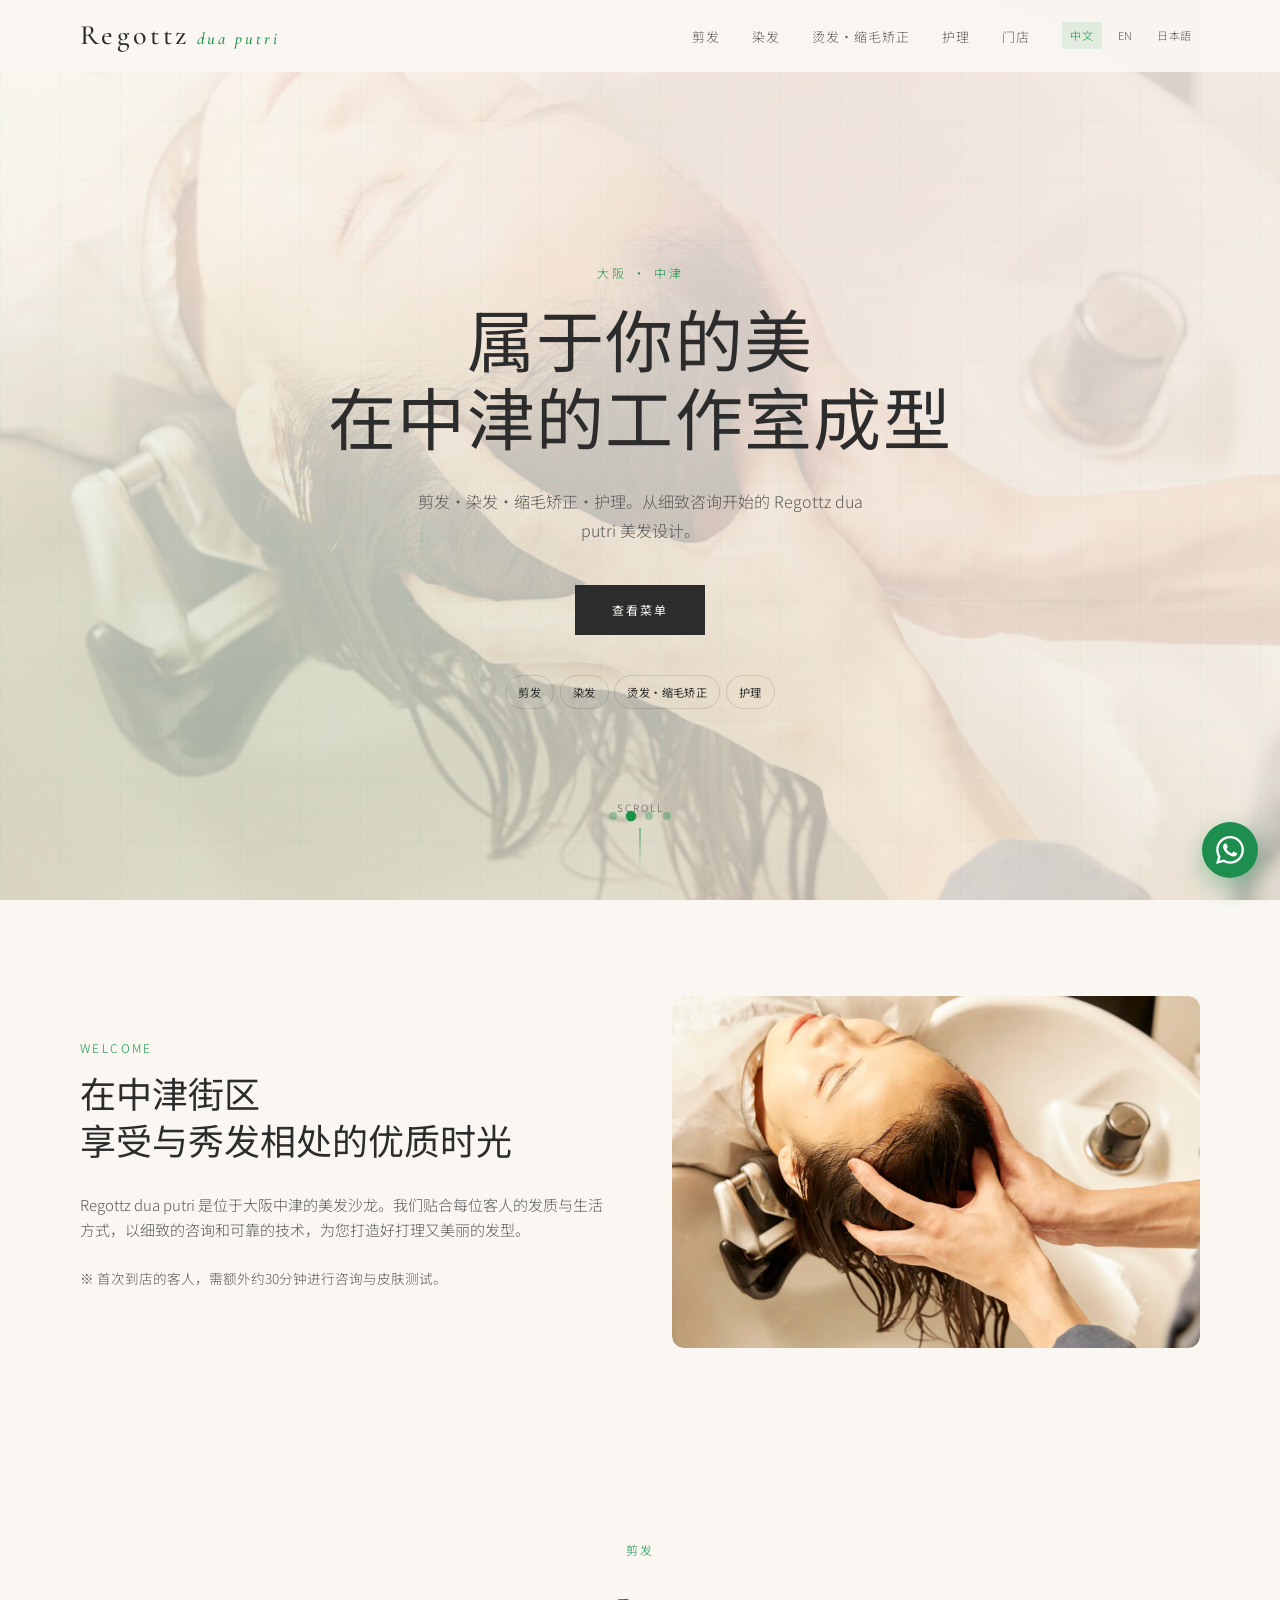
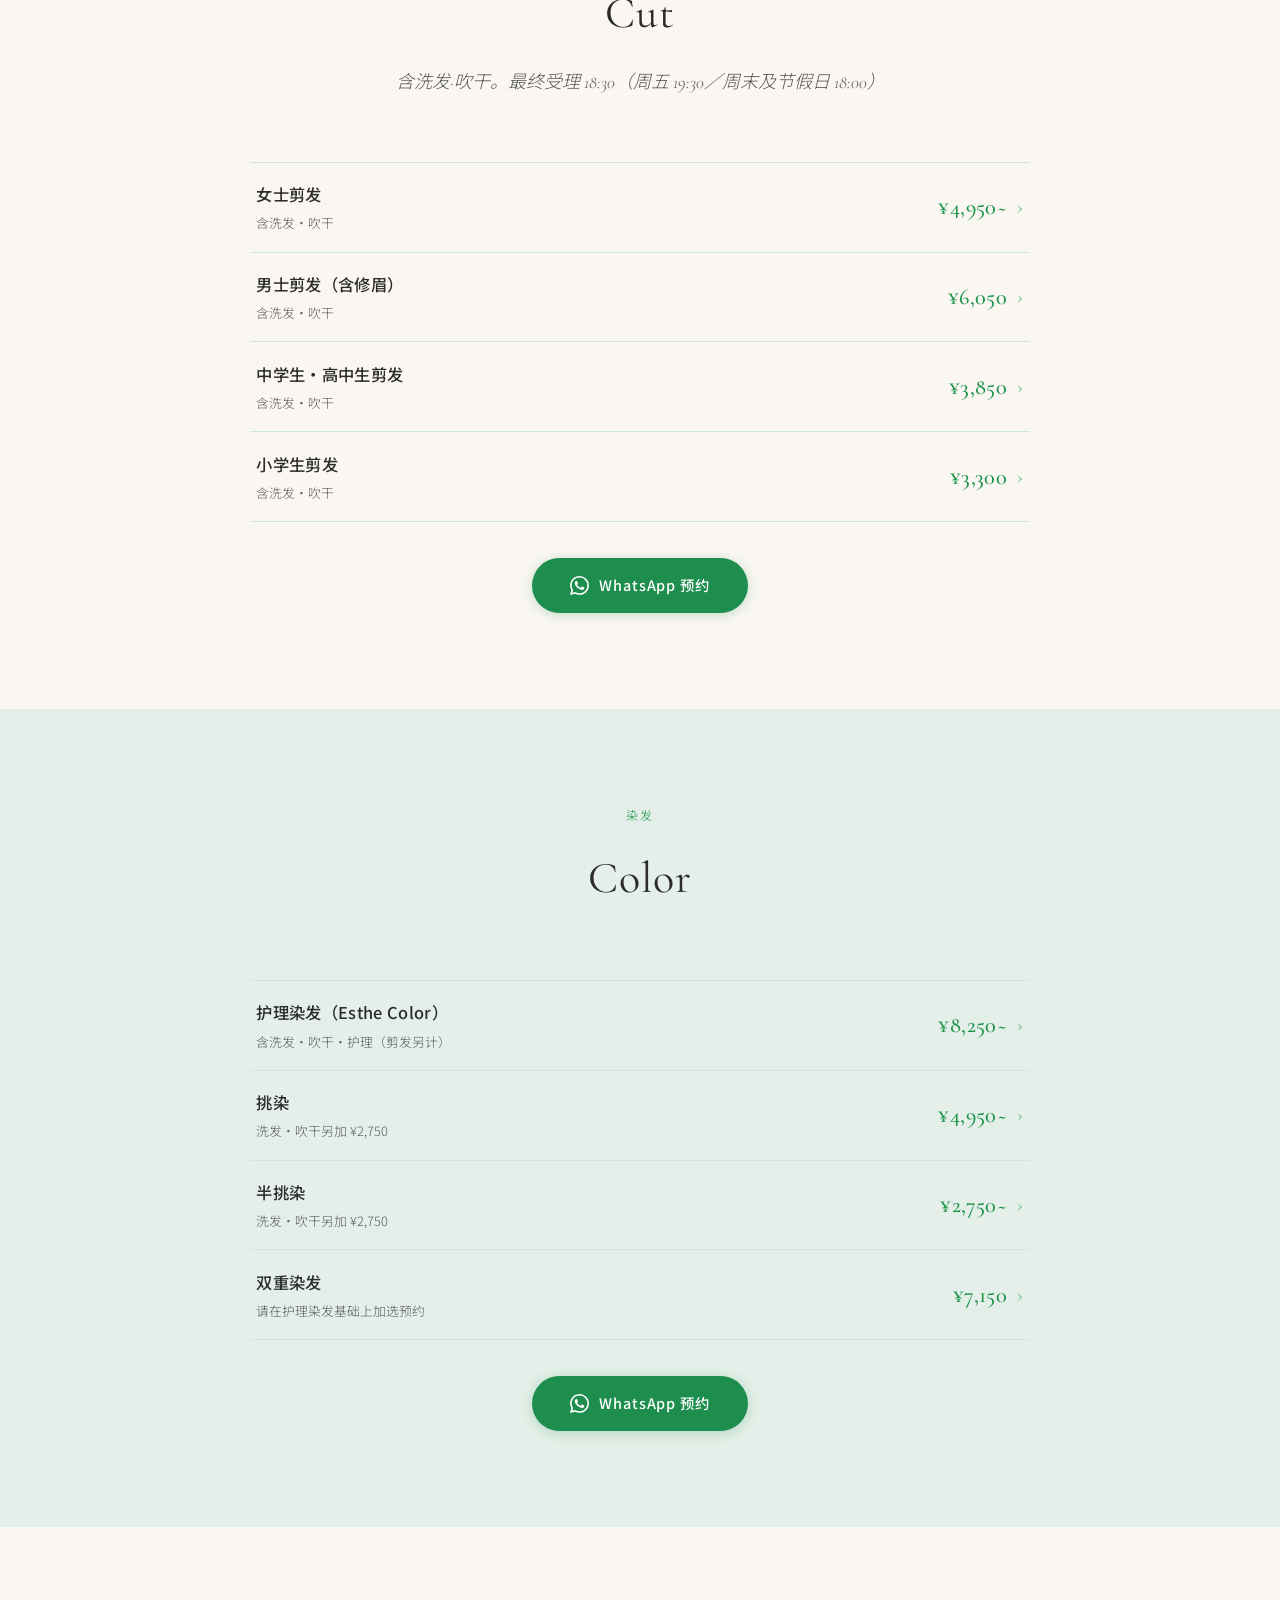
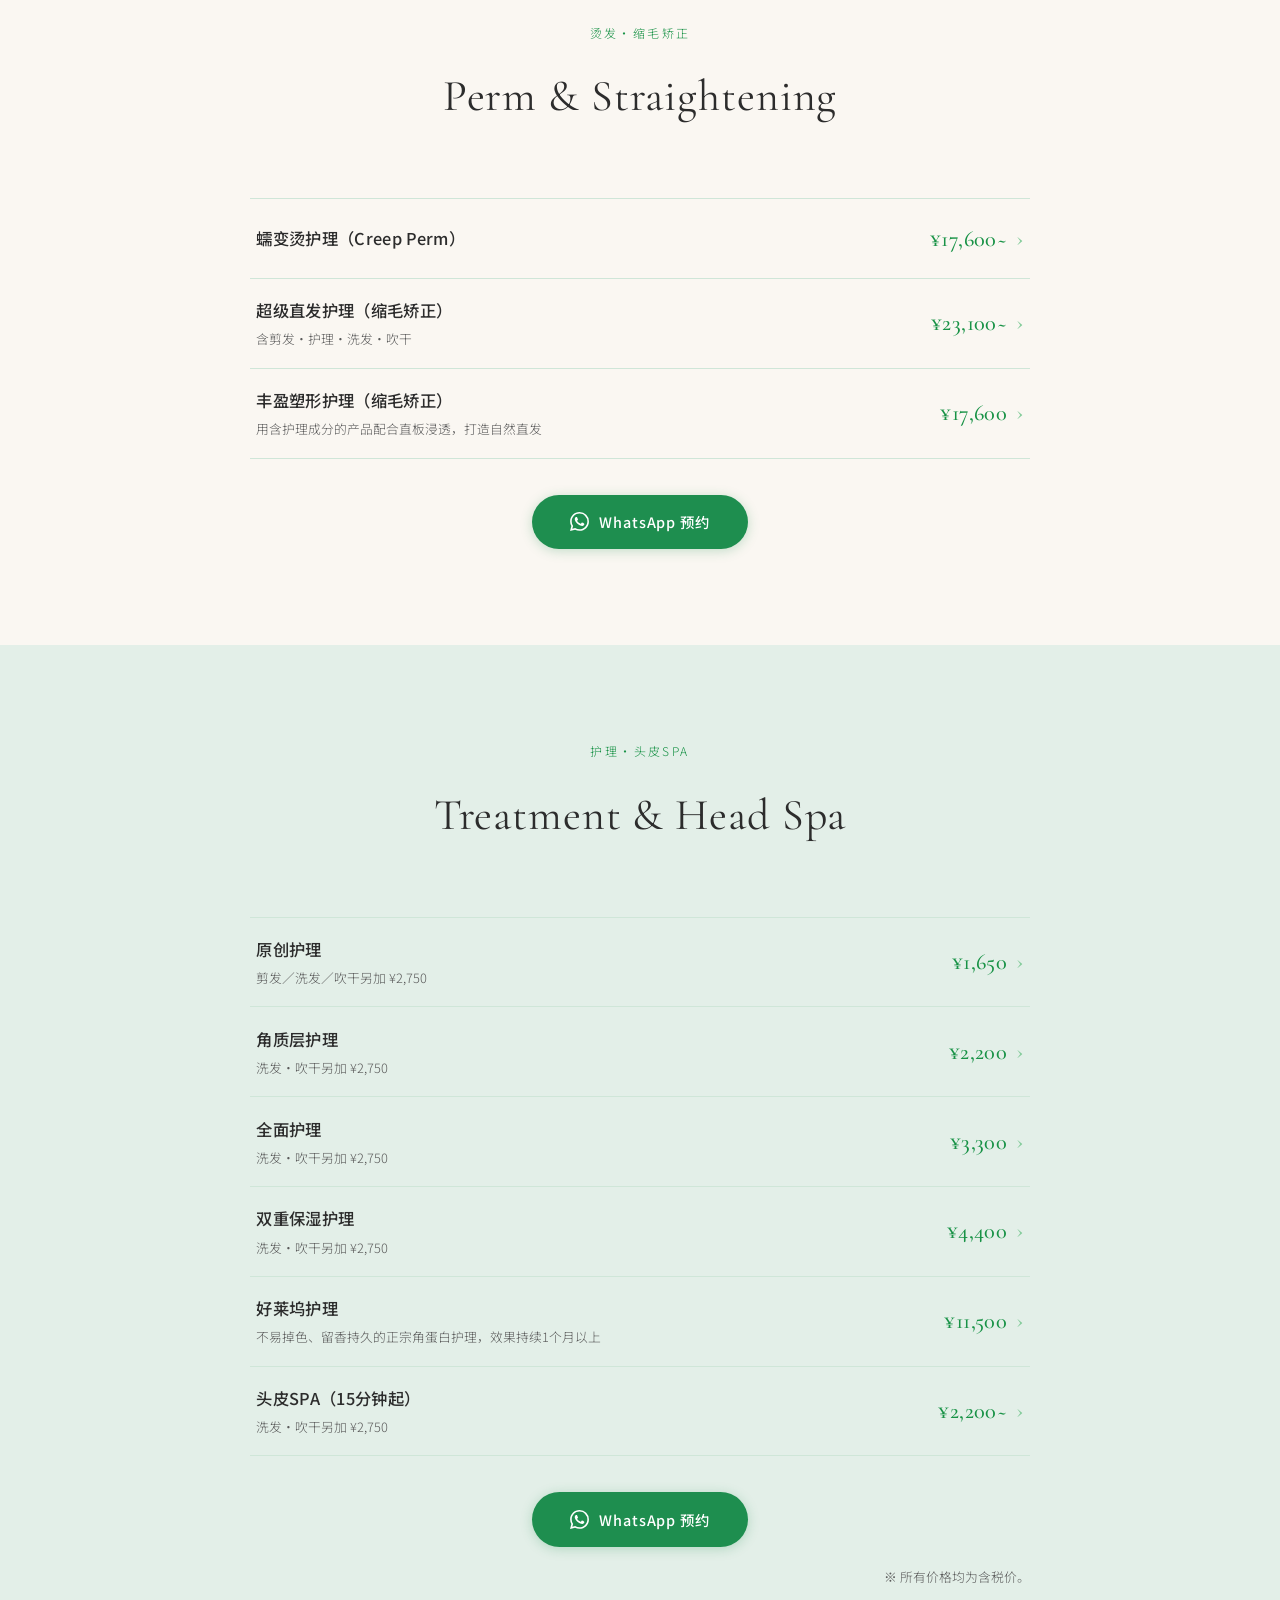
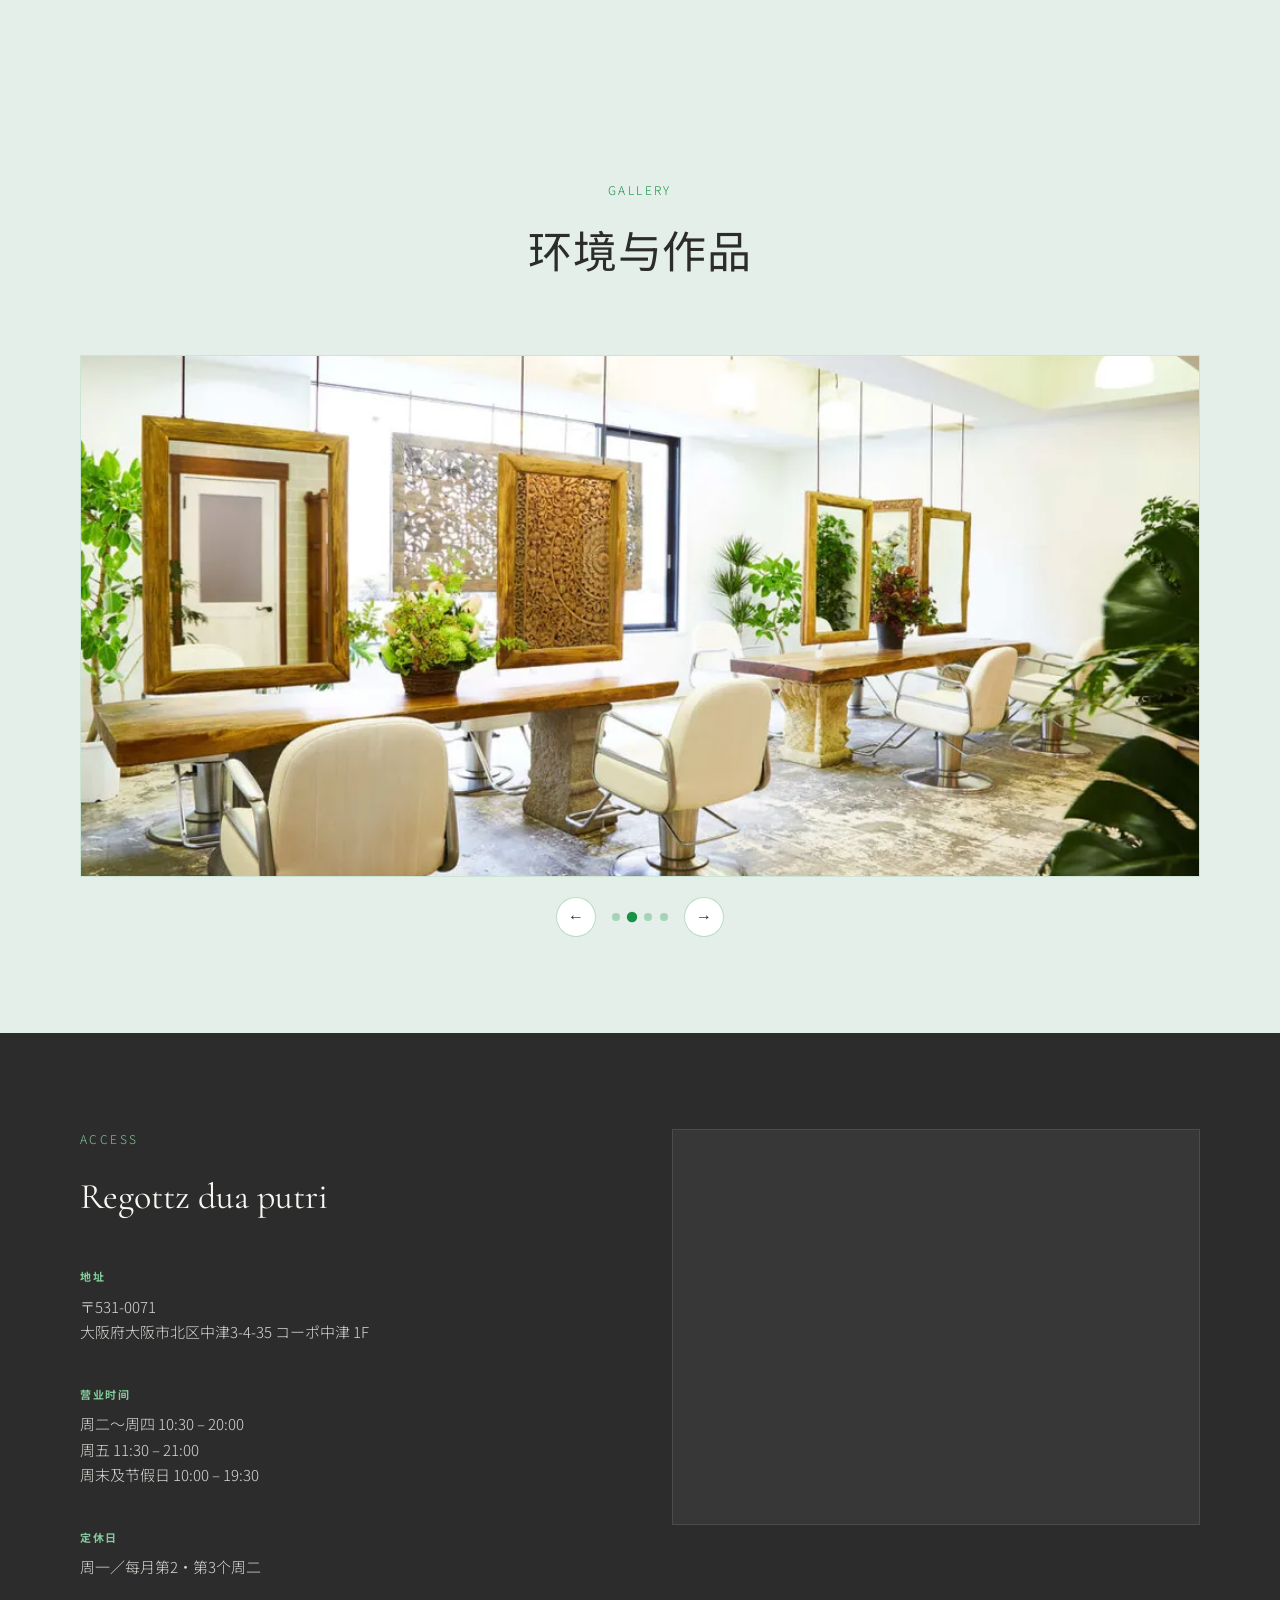
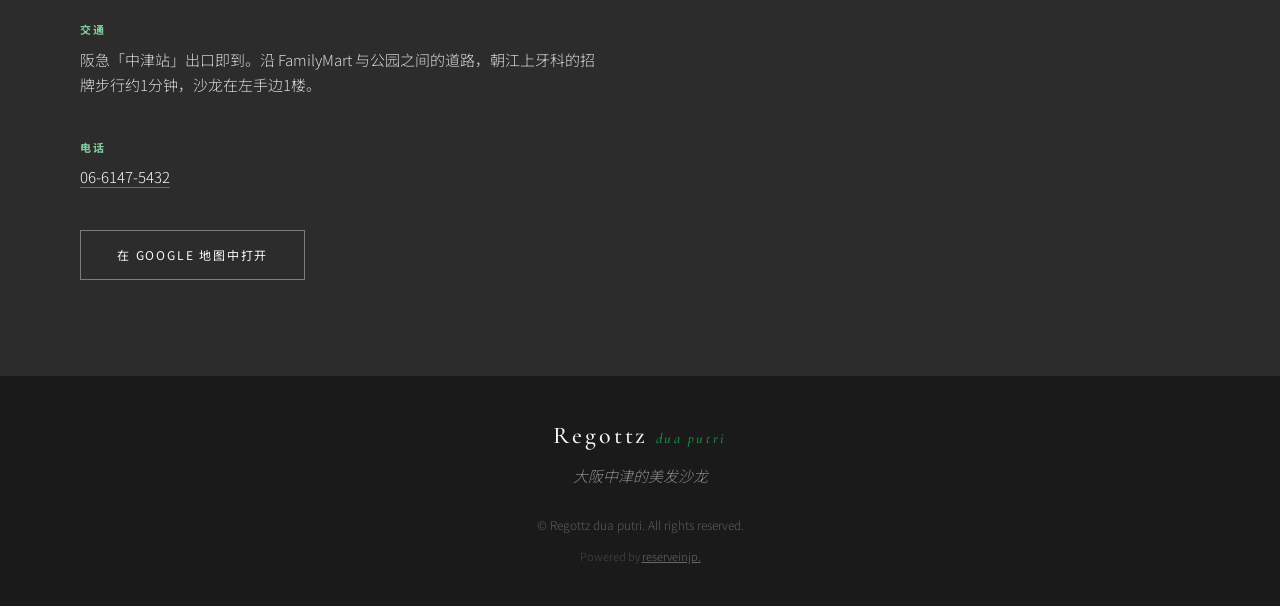
==== commit 56211604: "Remove sentence punctuation from hero/intro headings (jp/en/cn)" ====
--- a/cn/index.html
+++ b/cn/index.html
@@ -46,7 +46,7 @@
       <div class="hero-grid-overlay"></div>
       <div class="hero-content container">
         <p class="hero-tag">大阪 · 中津</p>
-        <h1>属于你的美，<br>在中津的工作室成型。</h1>
+        <h1>属于你的美<br>在中津的工作室成型</h1>
         <p class="hero-sub">剪发·染发·缩毛矫正·护理。从细致咨询开始的 Regottz dua putri 美发设计。</p>
         <a href="#cut" class="btn btn-primary">查看菜单</a>
         <div class="hero-quick-nav">
@@ -72,7 +72,7 @@
       <div class="container intro-grid">
         <div class="intro-text">
           <p class="section-label">Welcome</p>
-          <h2>在中津街区，<br>享受与秀发相处的优质时光</h2>
+          <h2>在中津街区<br>享受与秀发相处的优质时光</h2>
           <p>Regottz dua putri 是位于大阪中津的美发沙龙。我们贴合每位客人的发质与生活方式，以细致的咨询和可靠的技术，为您打造好打理又美丽的发型。</p>
           <p class="intro-note">※ 首次到店的客人，需额外约30分钟进行咨询与皮肤测试。</p>
         </div>
--- a/styles.css
+++ b/styles.css
@@ -1672,3 +1672,16 @@
 
 /* intro label uses brand green (override .intro-text p) */
 .intro-text .section-label { color: var(--gold); }
+
+/* ===== Typography polish (patch): avoid orphaned single characters on narrow screens (esp. CJK / 中文单字换行) ===== */
+h1, h2, h3, h4,
+.hero-content h1, .intro-text h2, .section-header h2, .visit-info h2, .lang-brand-name {
+  text-wrap: pretty;
+}
+p, li, .hero-sub, .section-sub, .intro-text p, .intro-note, .menu-note, .menu-name, .footer-tagline {
+  text-wrap: pretty;
+}
+@media (max-width: 600px) {
+  /* mobile: neutralize desktop-oriented <br> in headings so CJK flows full width (avoids single-char orphans) */
+  .hero-content h1 br, .intro-text h2 br, .section-header h2 br, .visit-info h2 br, .lang-brand-name br { display: none; }
+}
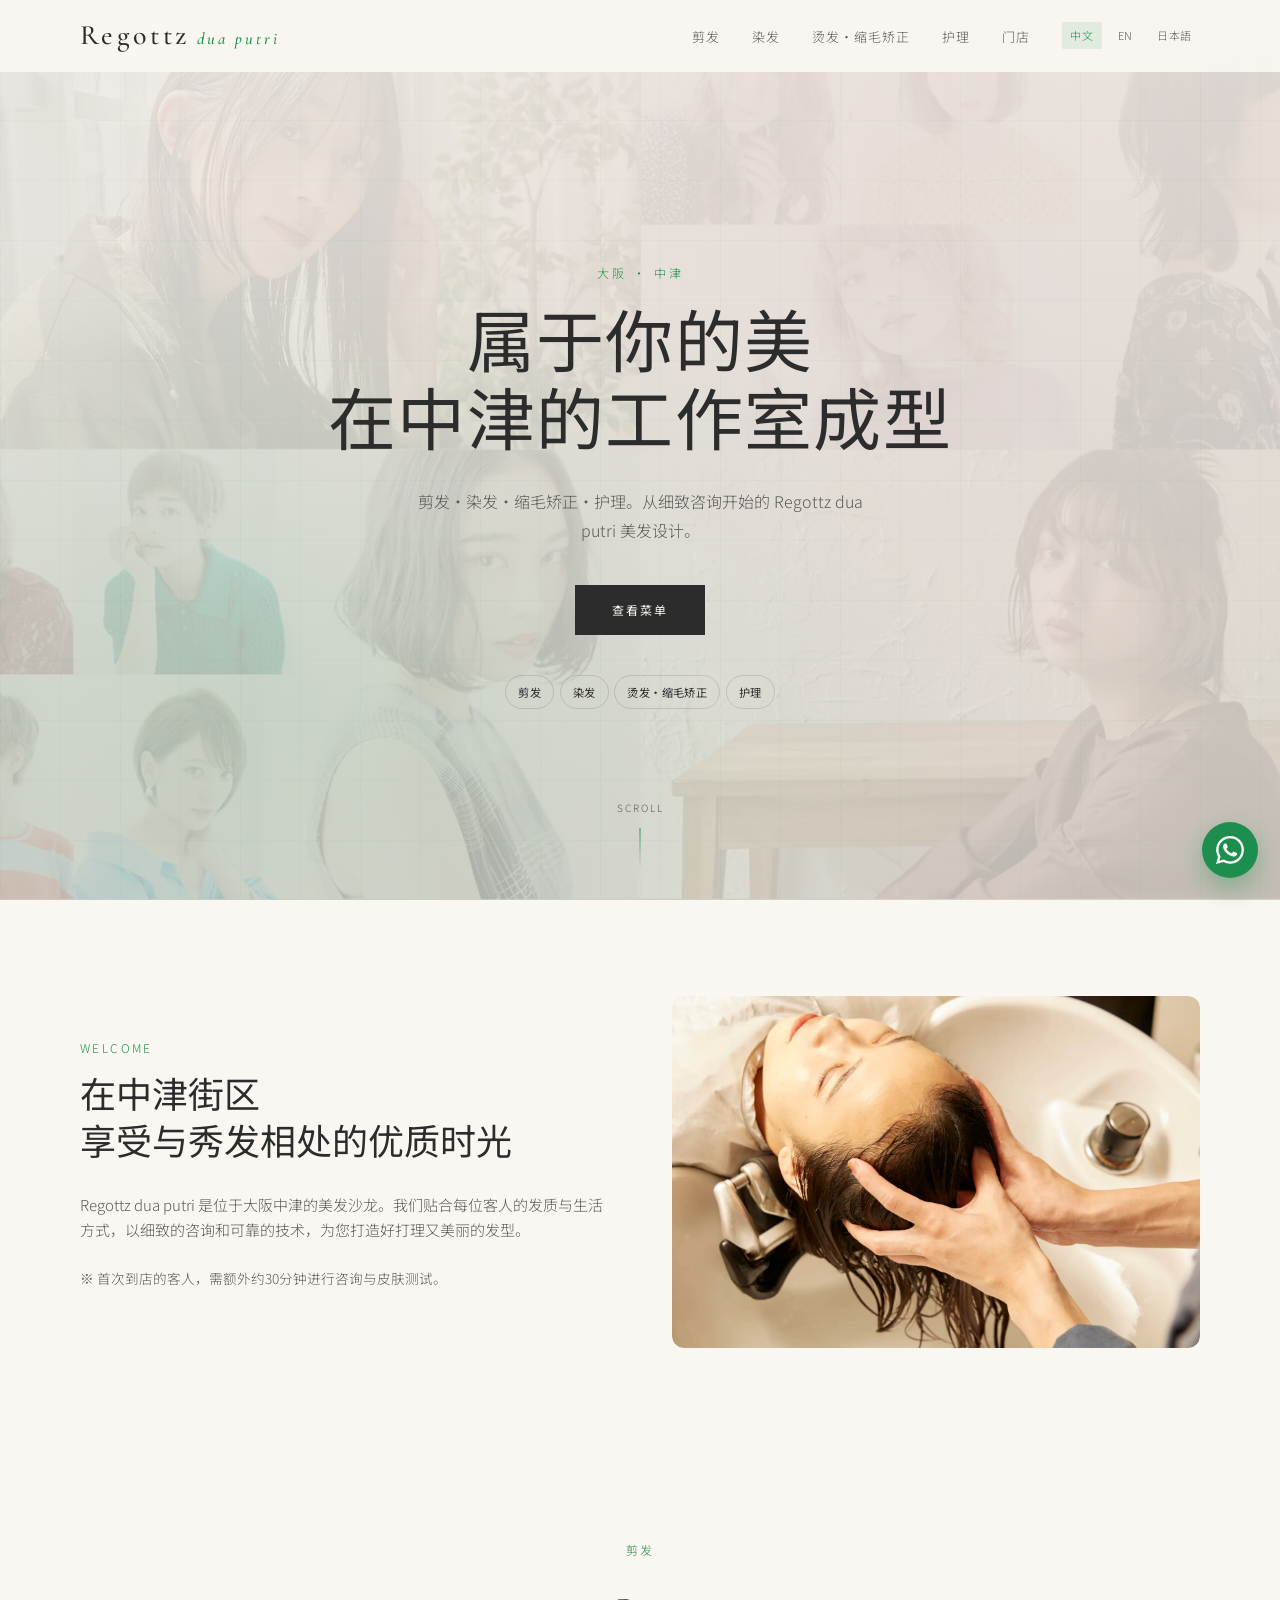
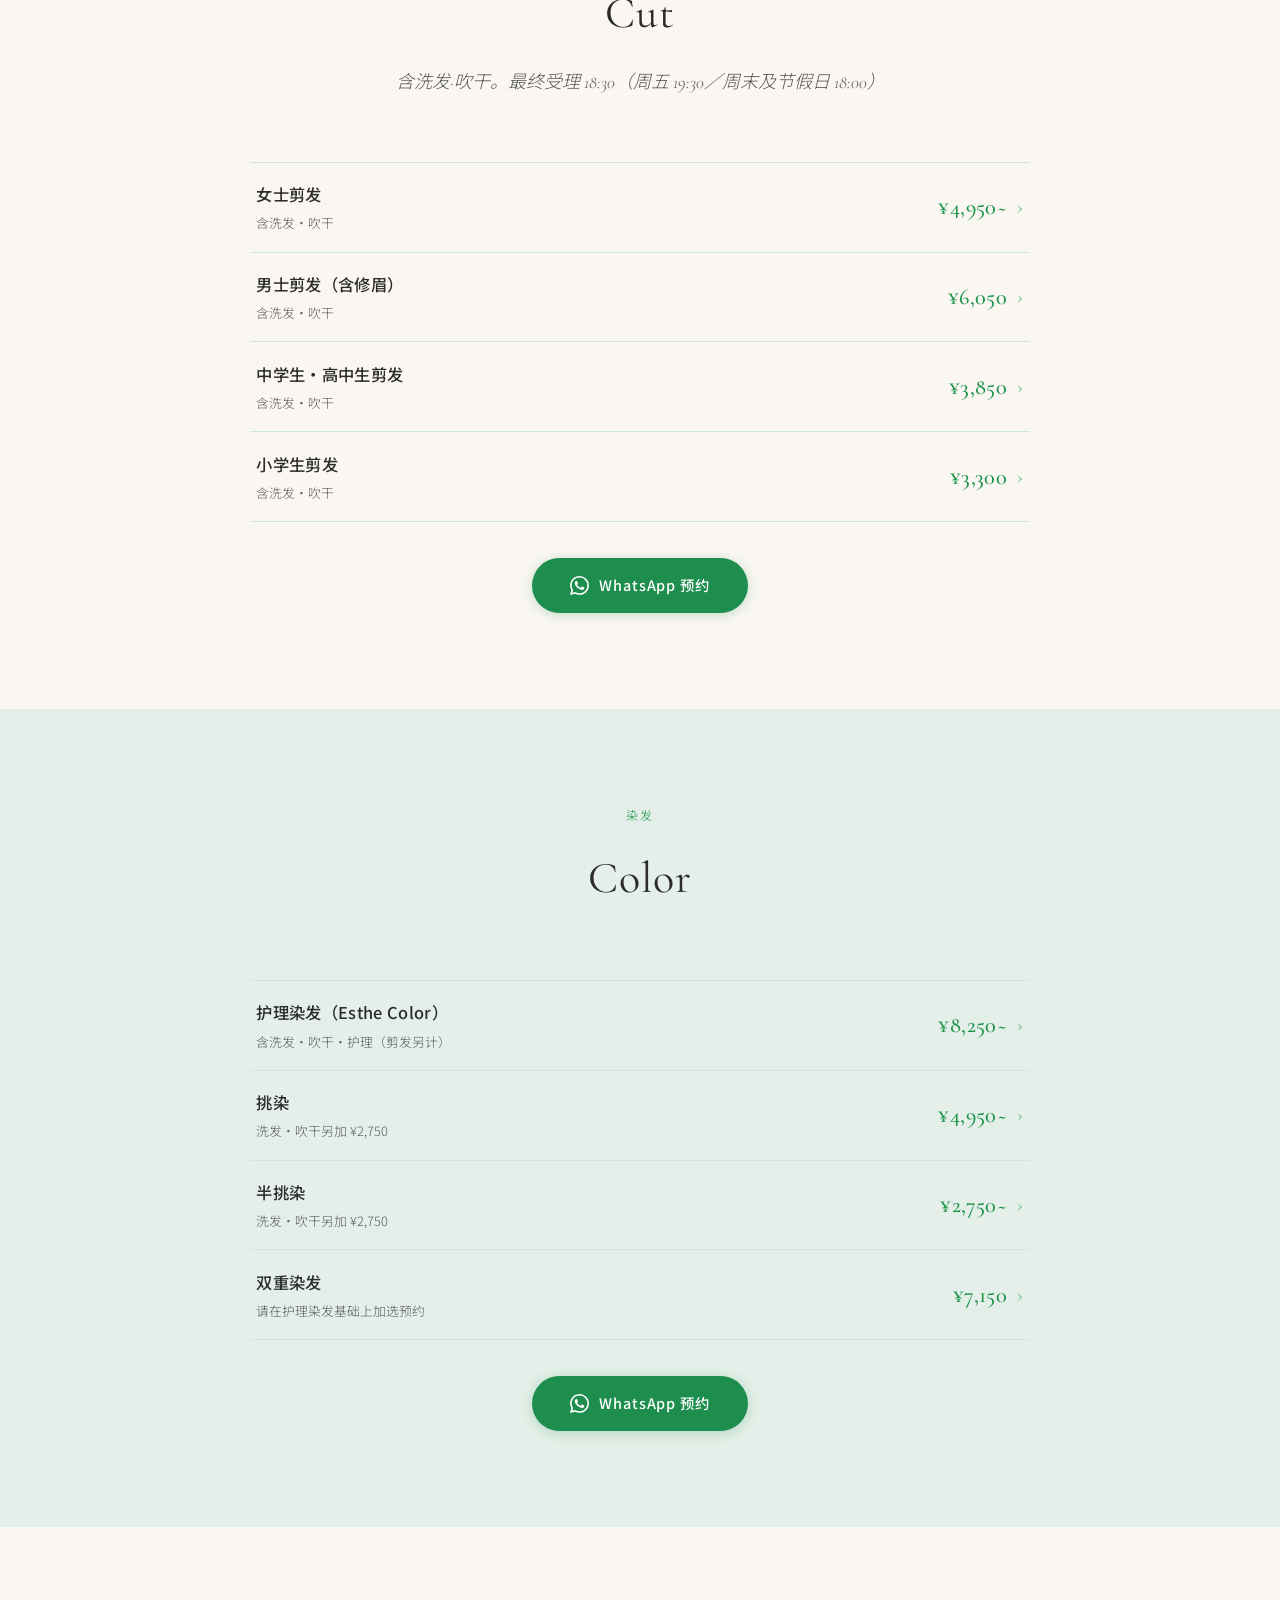
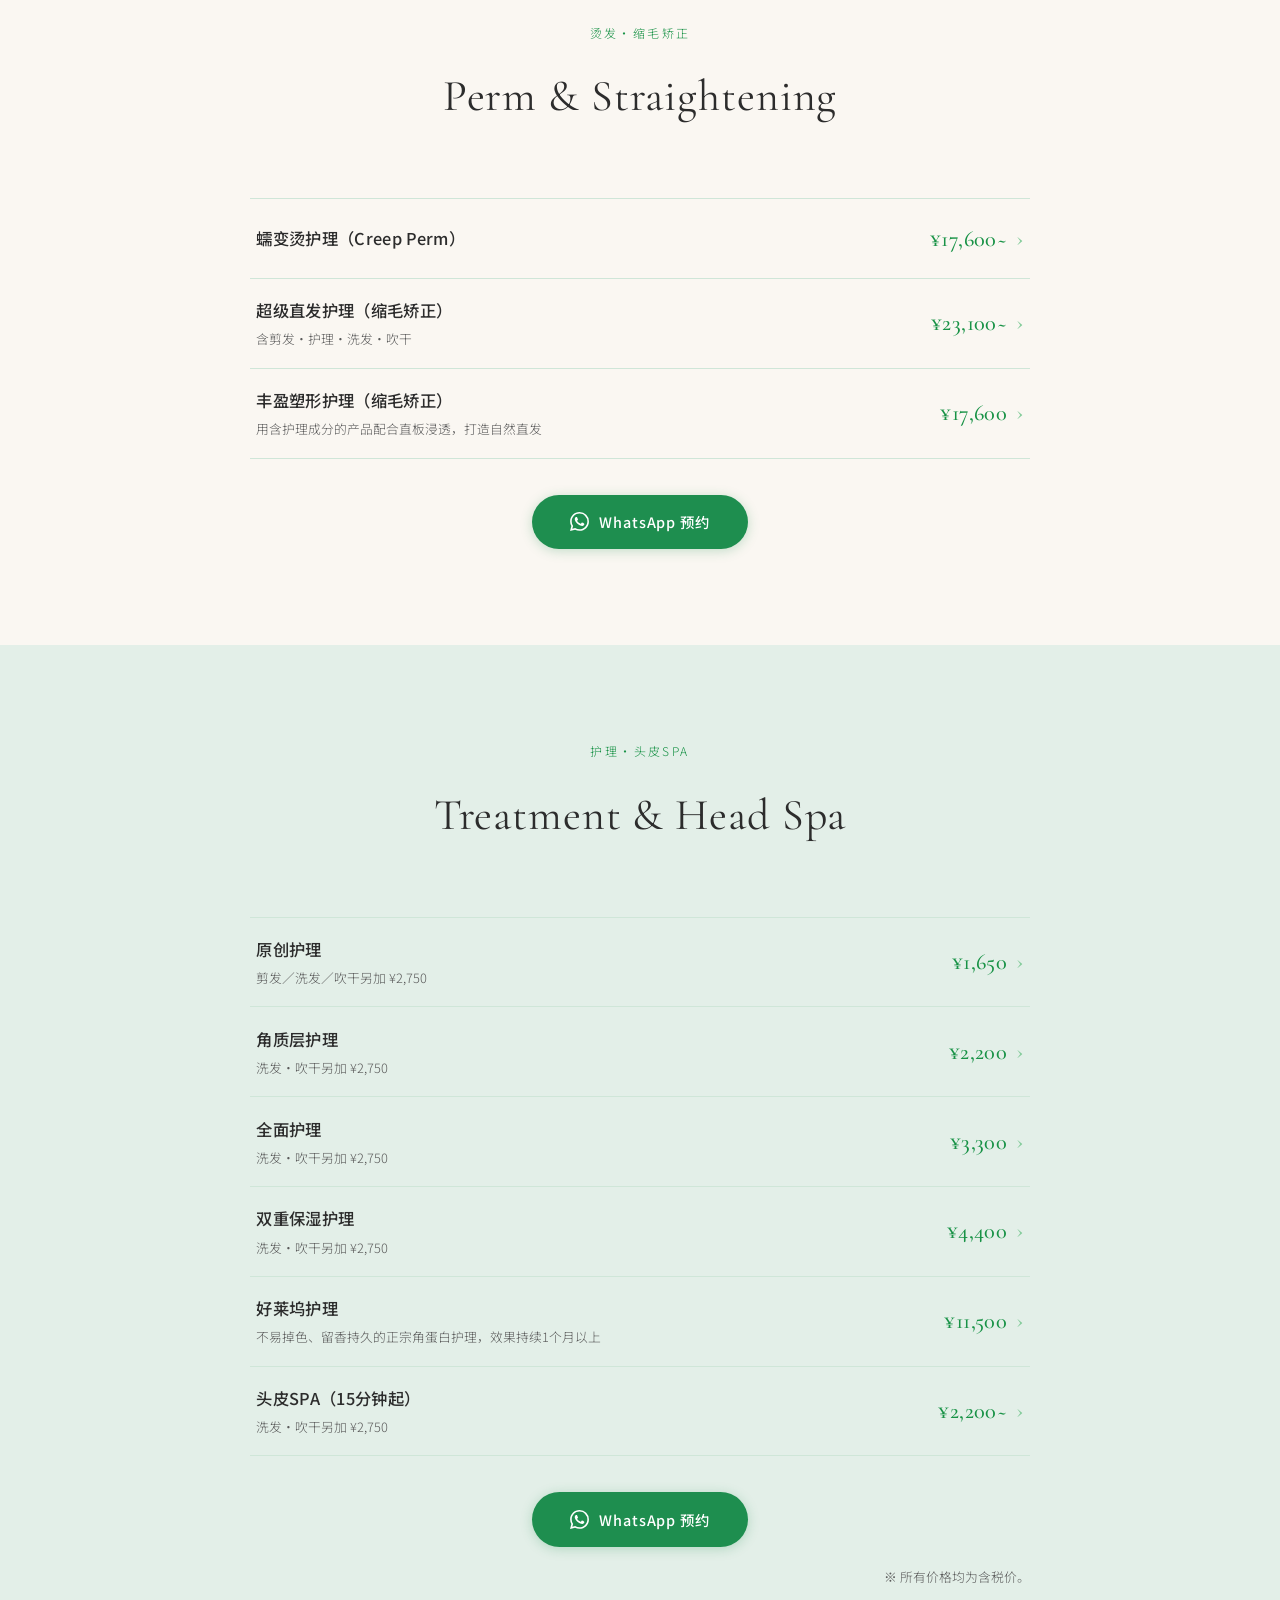
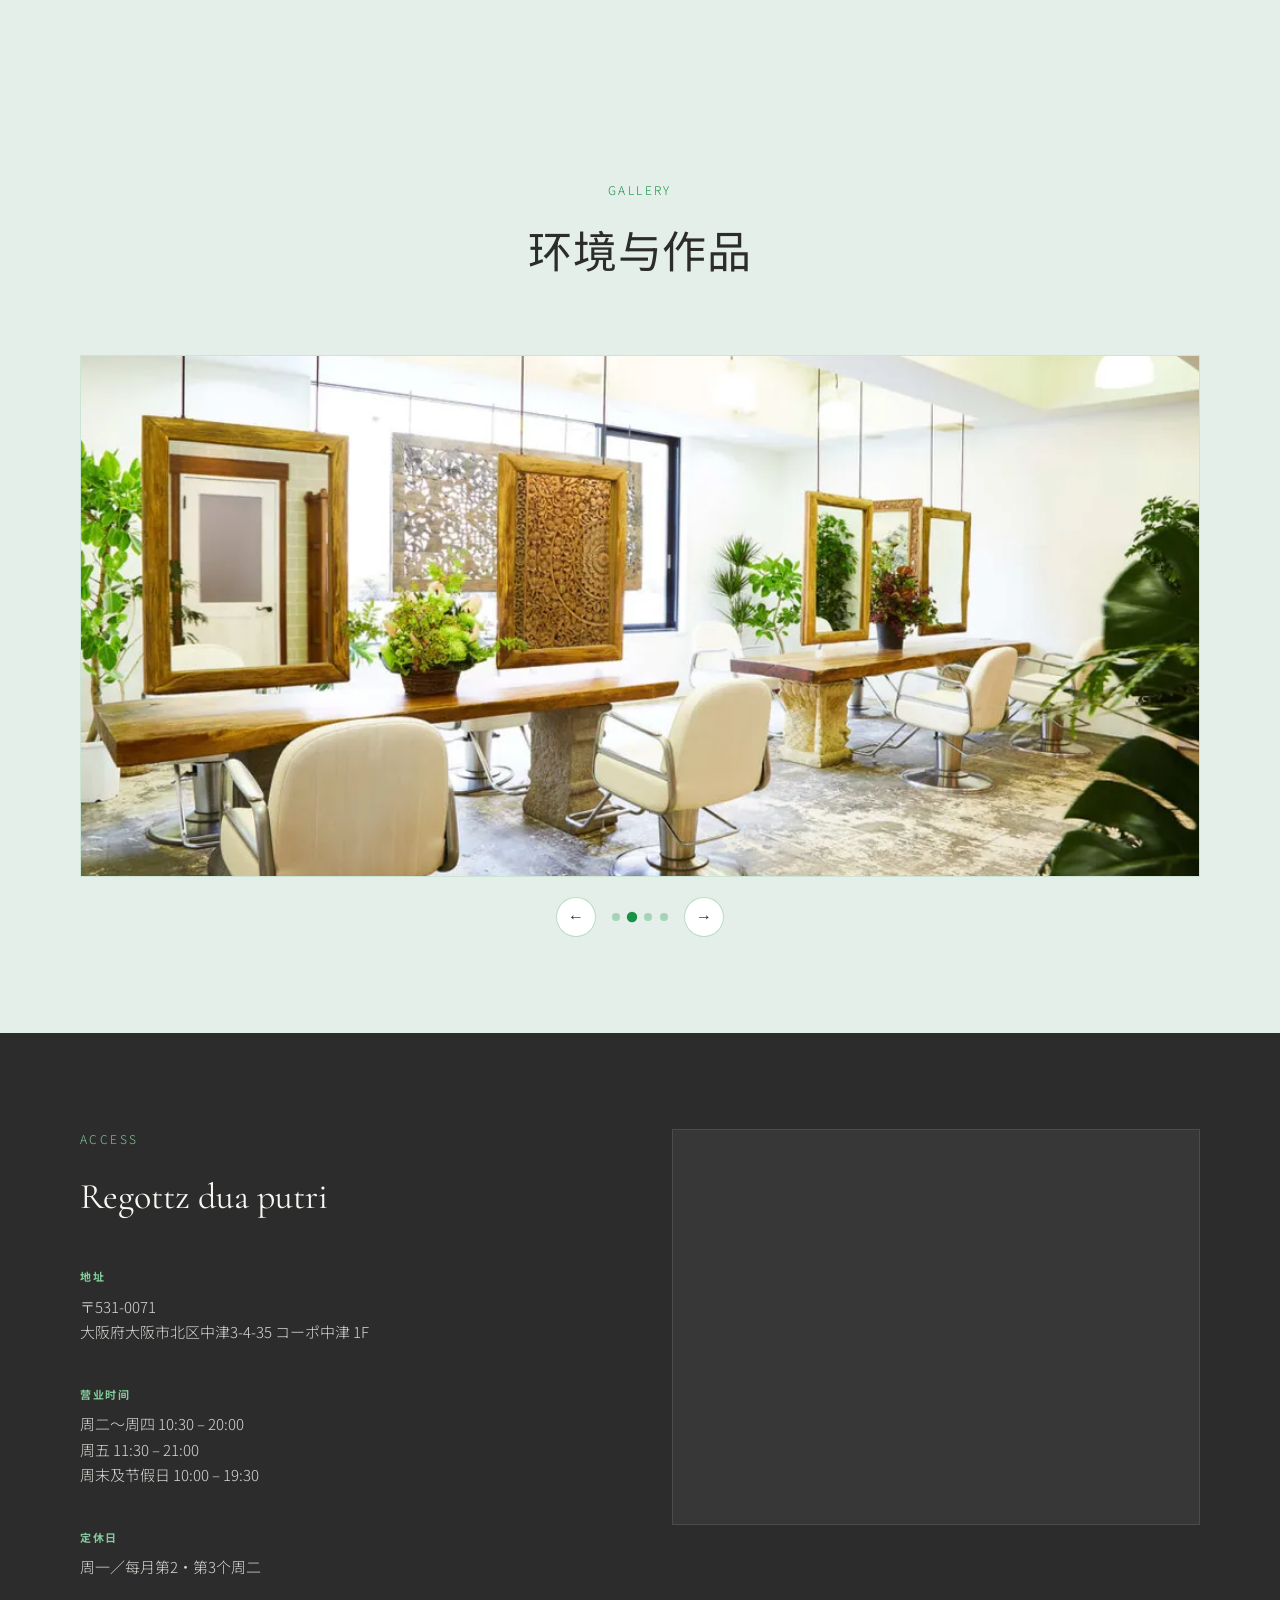
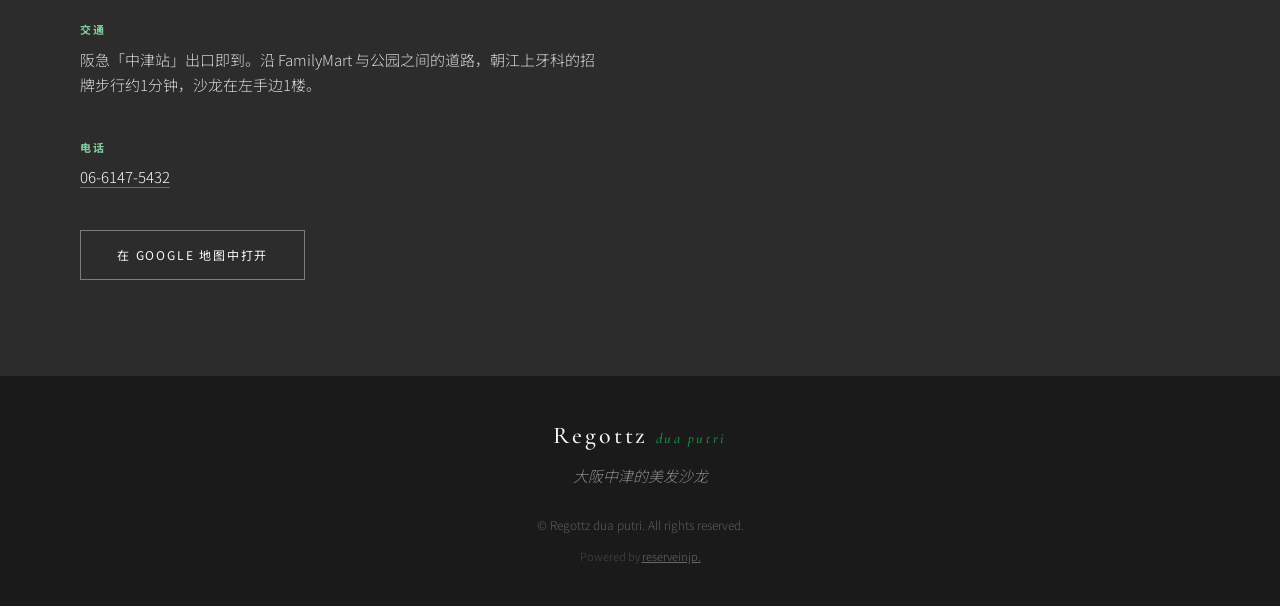
==== commit 322e8a4a: "Hero: single static background image on language pages (no carousel)" ====
--- a/cn/index.html
+++ b/cn/index.html
@@ -39,9 +39,6 @@
     <section class="hero">
       <div class="hero-carousel" id="heroCarousel">
         <div class="hero-slide active" style="background-image: url(../assets/images/hero-1.webp);"></div>
-        <div class="hero-slide" style="background-image: url(../assets/images/hero-2.webp);"></div>
-        <div class="hero-slide" style="background-image: url(../assets/images/hero-3.webp);"></div>
-        <div class="hero-slide" style="background-image: url(../assets/images/hero-4.webp);"></div>
       </div>
       <div class="hero-grid-overlay"></div>
       <div class="hero-content container">
@@ -56,12 +53,6 @@
           <a href="#treatment" class="hero-nav-pill">护理</a>
         </div>
       </div>
-      <div class="hero-dots" id="heroDots">
-        <button class="hero-dot active" data-index="0" aria-label="Slide 1"></button>
-        <button class="hero-dot" data-index="1" aria-label="Slide 2"></button>
-        <button class="hero-dot" data-index="2" aria-label="Slide 3"></button>
-        <button class="hero-dot" data-index="3" aria-label="Slide 4"></button>
-      </div>
       <div class="hero-scroll">
         <span>Scroll</span>
         <div class="scroll-line"></div>
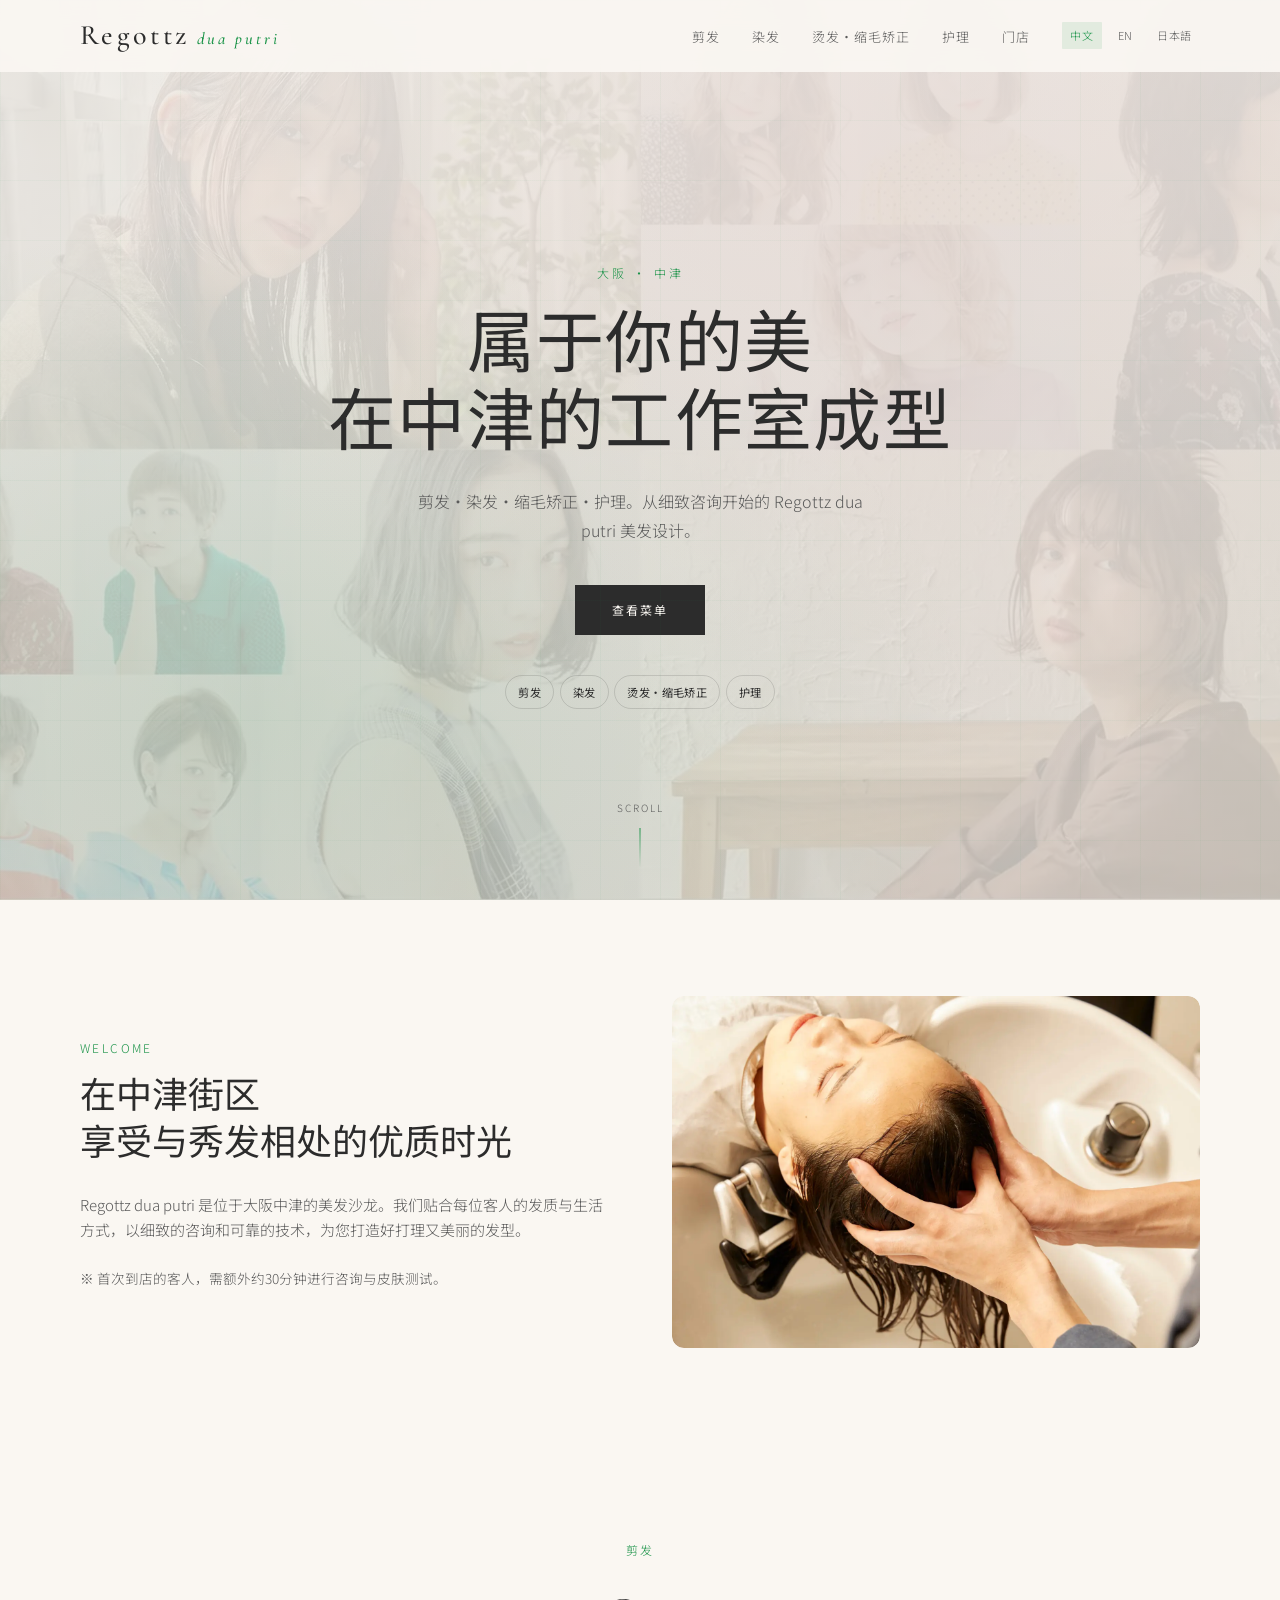
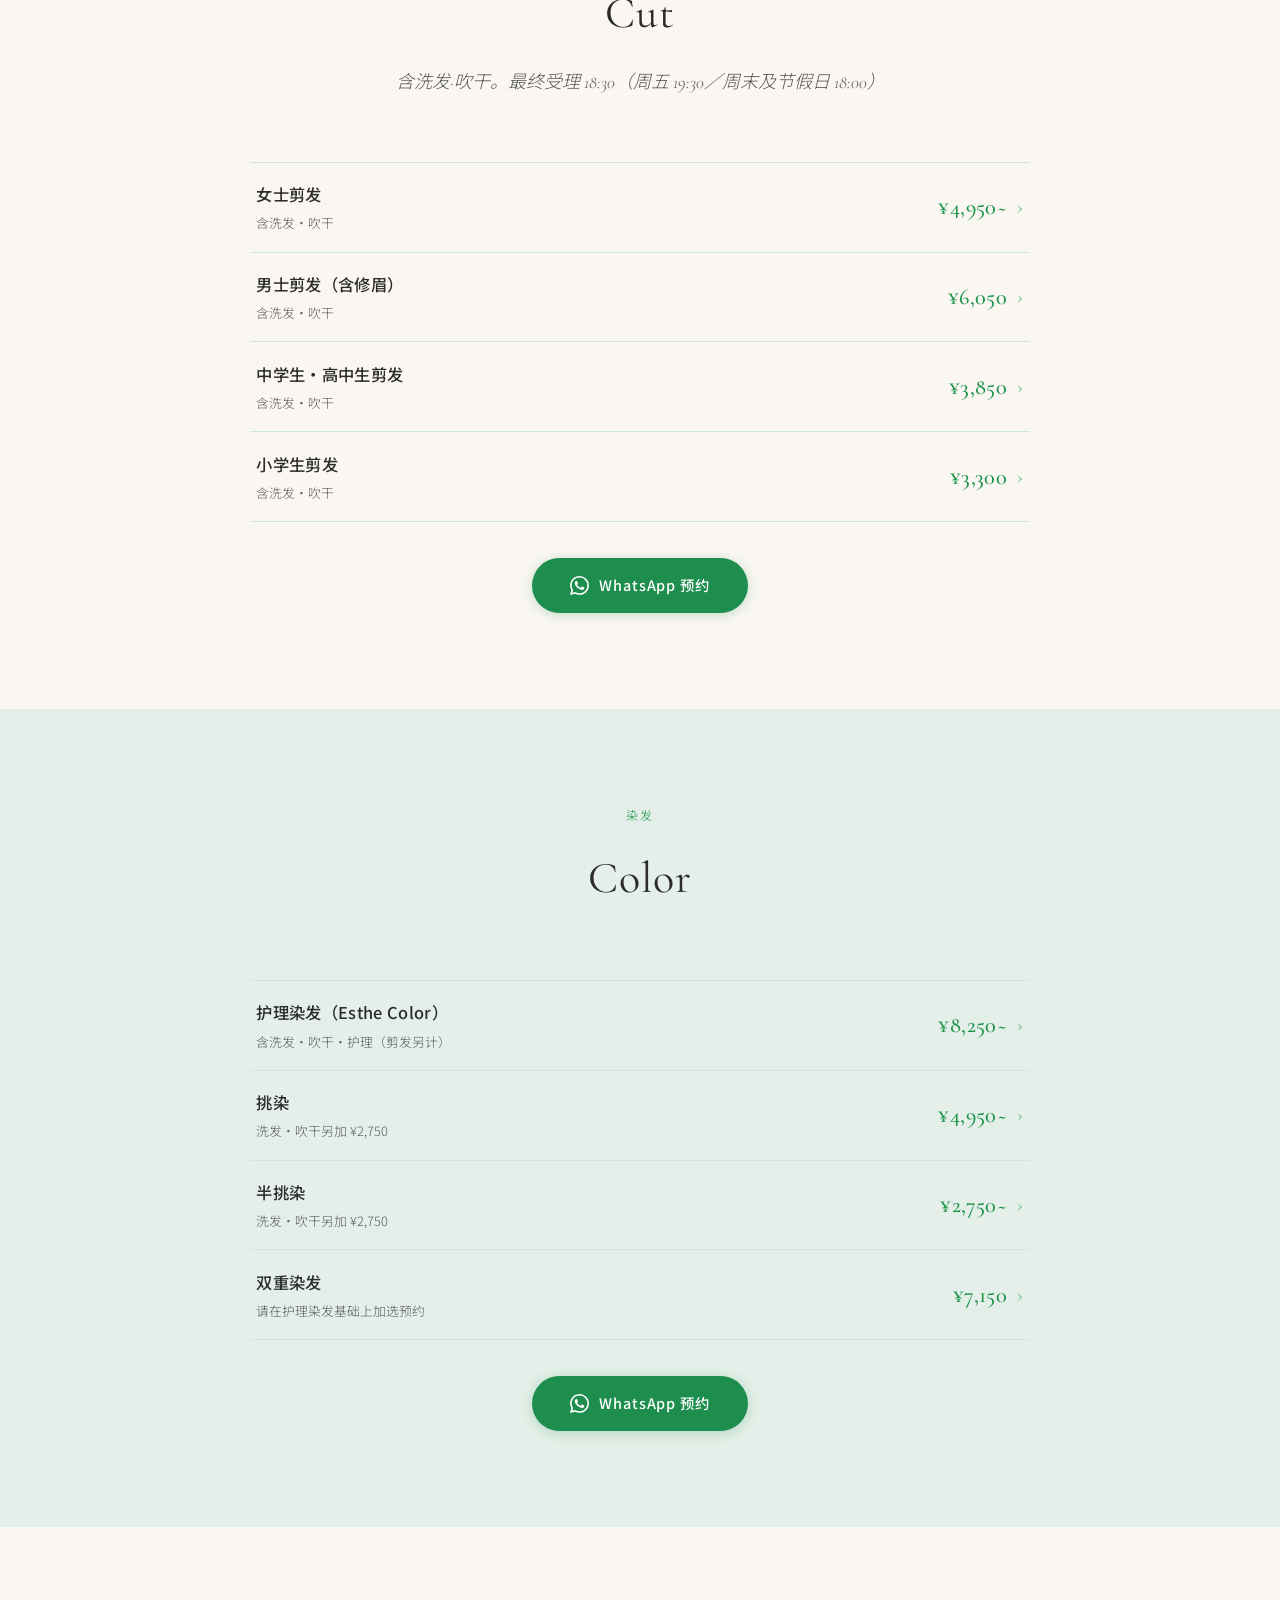
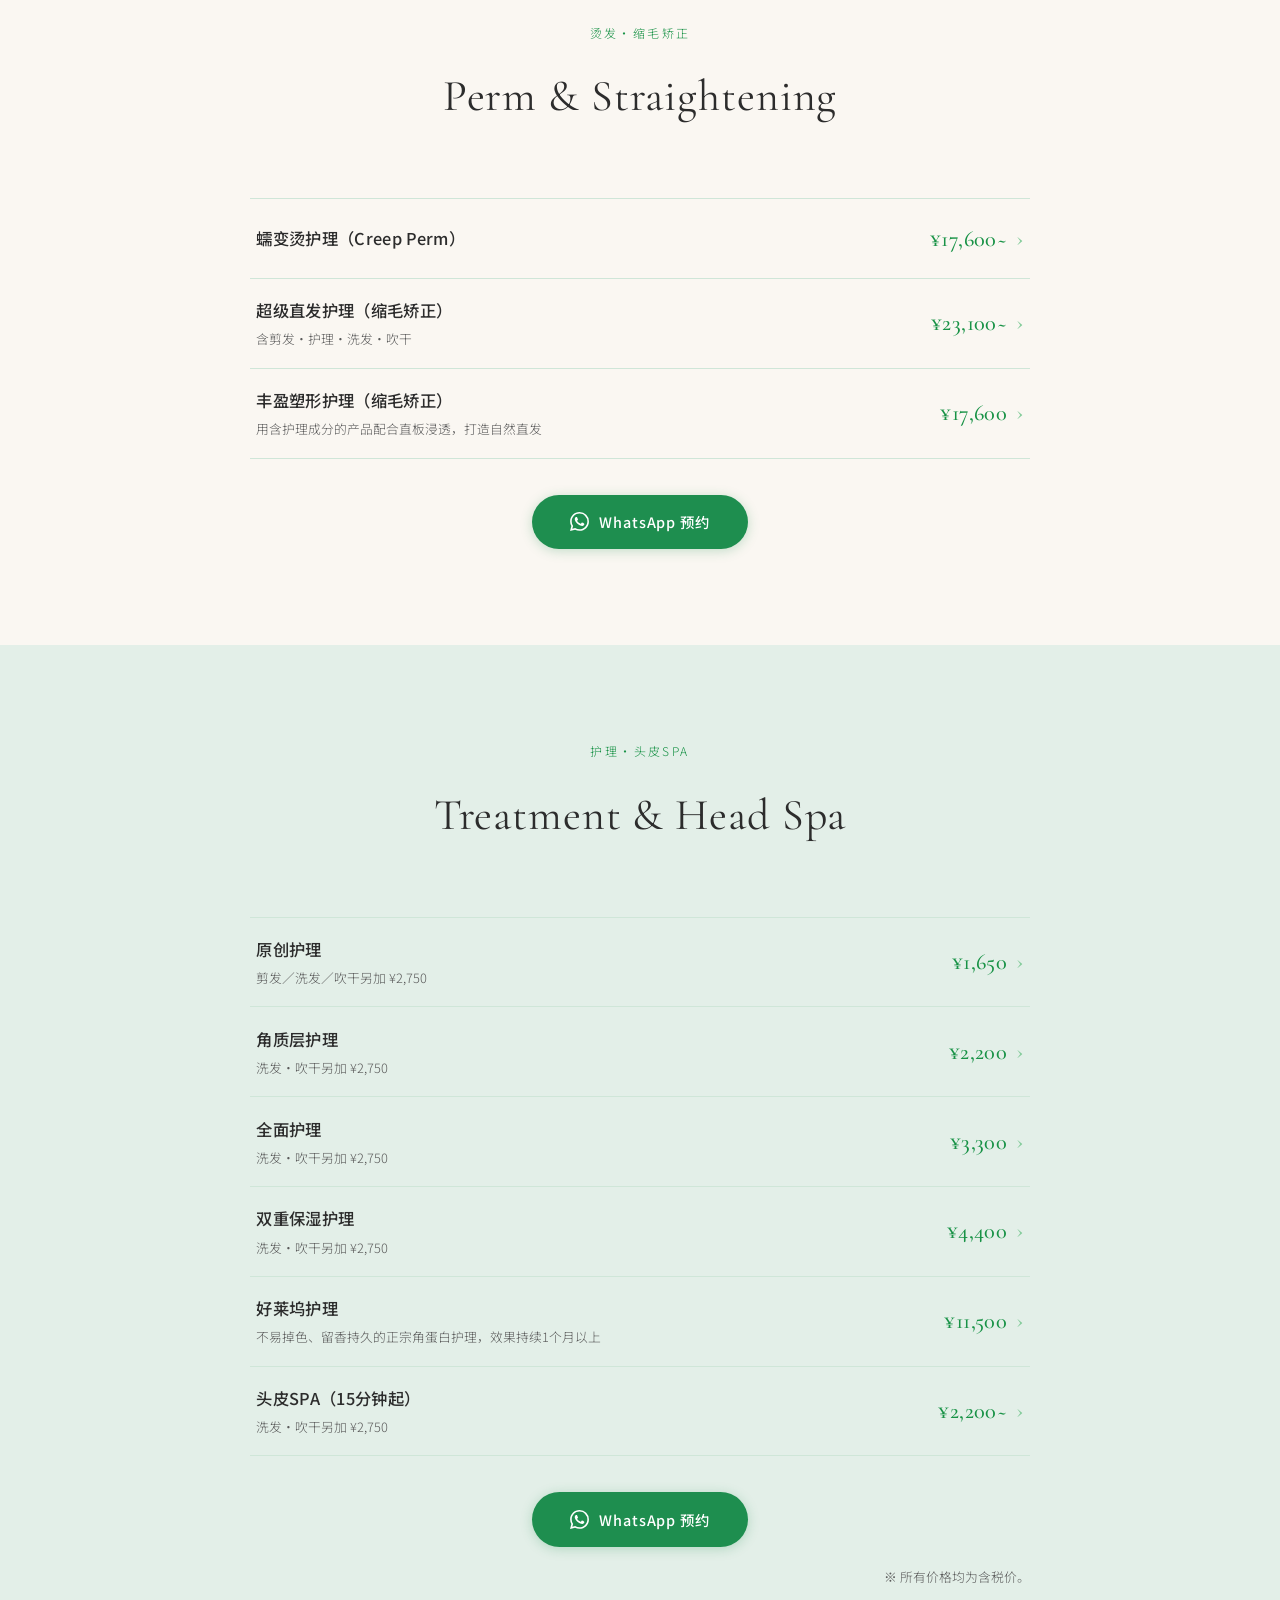
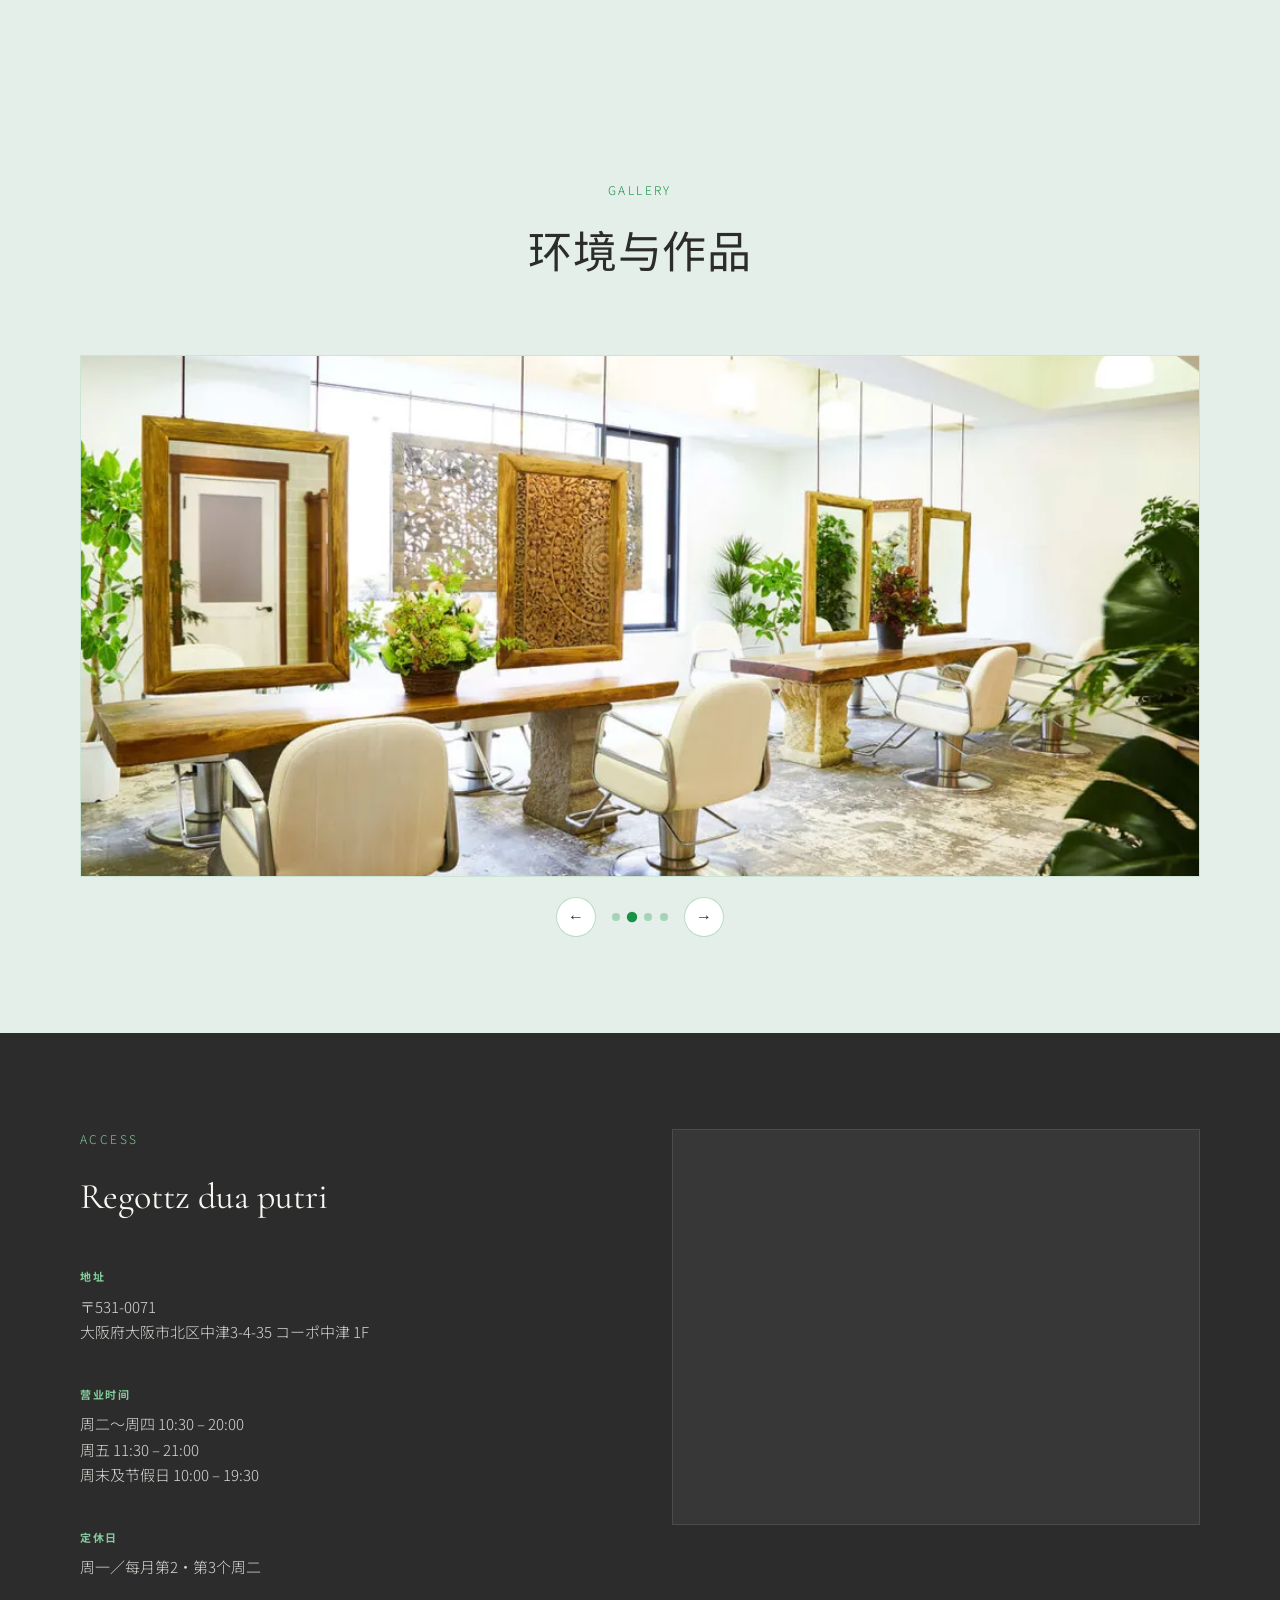
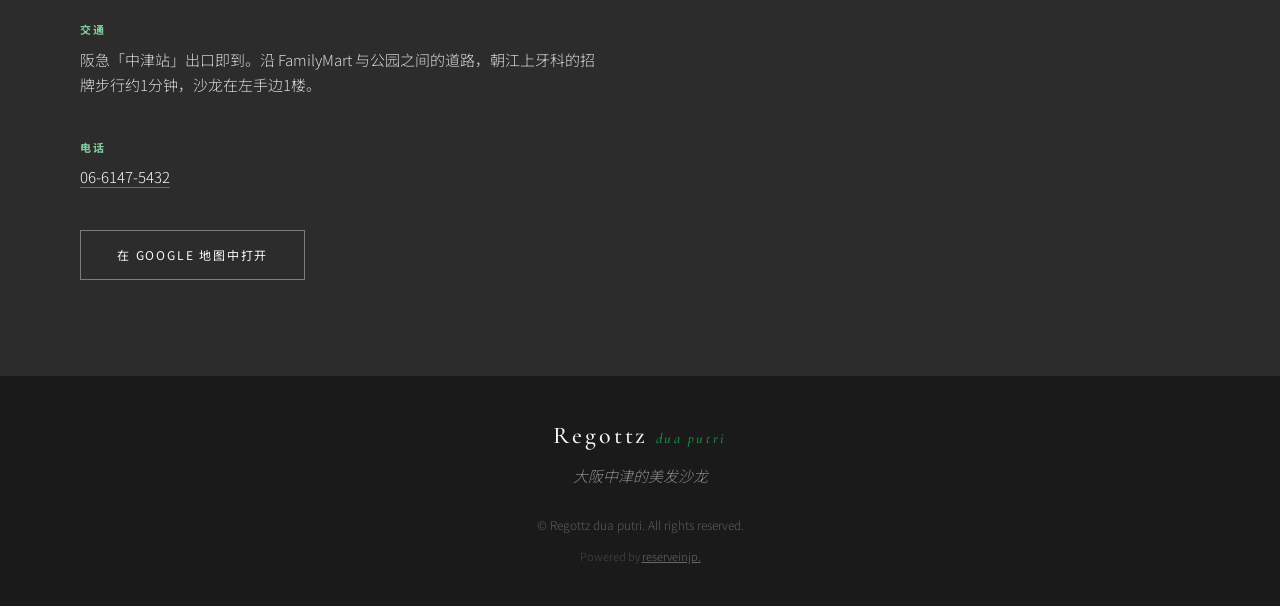
==== commit 1fc0d054: "Remove floating WhatsApp button (.float-wa) from all pages + CSS" ====
--- a/cn/index.html
+++ b/cn/index.html
@@ -279,6 +279,5 @@
 
 <button class="back-to-top" id="backToTop" aria-label="返回顶部" title="返回顶部">&uarr;</button>
   <script src="../script.js"></script>
-<a href="../booking.html" class="float-wa" aria-label="WhatsApp 预约"><svg viewBox="0 0 24 24"><path d="M17.472 14.382c-.297-.149-1.758-.867-2.03-.967-.273-.099-.471-.148-.67.15-.197.297-.767.966-.94 1.164-.173.199-.347.223-.644.075-.297-.15-1.255-.463-2.39-1.475-.884-.788-1.48-1.761-1.653-2.059-.173-.297-.018-.458.13-.606.134-.133.298-.347.446-.52.149-.174.198-.298.298-.497.099-.198.05-.371-.025-.52-.075-.149-.669-1.612-.916-2.207-.242-.579-.487-.5-.669-.51-.173-.008-.371-.01-.57-.01-.198 0-.52.074-.792.372-.272.297-1.04 1.016-1.04 2.479 0 1.462 1.065 2.875 1.213 3.074.149.198 2.096 3.2 5.077 4.487.709.306 1.262.489 1.694.625.712.227 1.36.195 1.871.118.571-.085 1.758-.719 2.006-1.413.248-.694.248-1.289.173-1.413-.074-.124-.272-.198-.57-.347m-5.421 7.403h-.004a9.87 9.87 0 01-5.031-1.378l-.361-.214-3.741.982.998-3.648-.235-.374a9.86 9.86 0 01-1.51-5.26c.001-5.45 4.436-9.884 9.888-9.884 2.64 0 5.122 1.03 6.988 2.898a9.825 9.825 0 012.893 6.994c-.003 5.45-4.437 9.884-9.885 9.884m8.413-18.297A11.815 11.815 0 0012.05 0C5.495 0 .16 5.335.157 11.892c0 2.096.547 4.142 1.588 5.945L.057 24l6.305-1.654a11.882 11.882 0 005.683 1.448h.005c6.554 0 11.89-5.335 11.893-11.893a11.821 11.821 0 00-3.48-8.413Z"/></svg></a>
 </body>
 </html>
--- a/styles.css
+++ b/styles.css
@@ -1652,23 +1652,6 @@
 .btn-book-cta svg { width: 19px; height: 19px; fill: currentColor; flex-shrink: 0; }
 .btn-book-cta:hover { background: #20A05A; transform: translateY(-2px); box-shadow: 0 6px 20px rgba(30,142,79,0.35); }
 
-.float-wa {
-  position: fixed;
-  right: 22px;
-  bottom: 22px;
-  z-index: 90;
-  width: 56px;
-  height: 56px;
-  border-radius: 50%;
-  background: #1E8E4F;
-  display: flex;
-  align-items: center;
-  justify-content: center;
-  box-shadow: 0 10px 26px rgba(30,142,79,0.4);
-  transition: transform var(--transition), box-shadow var(--transition);
-}
-.float-wa svg { width: 28px; height: 28px; fill: #fff; }
-.float-wa:hover { transform: translateY(-4px) scale(1.05); box-shadow: 0 16px 34px rgba(30,142,79,0.5); }
 
 /* intro label uses brand green (override .intro-text p) */
 .intro-text .section-label { color: var(--gold); }
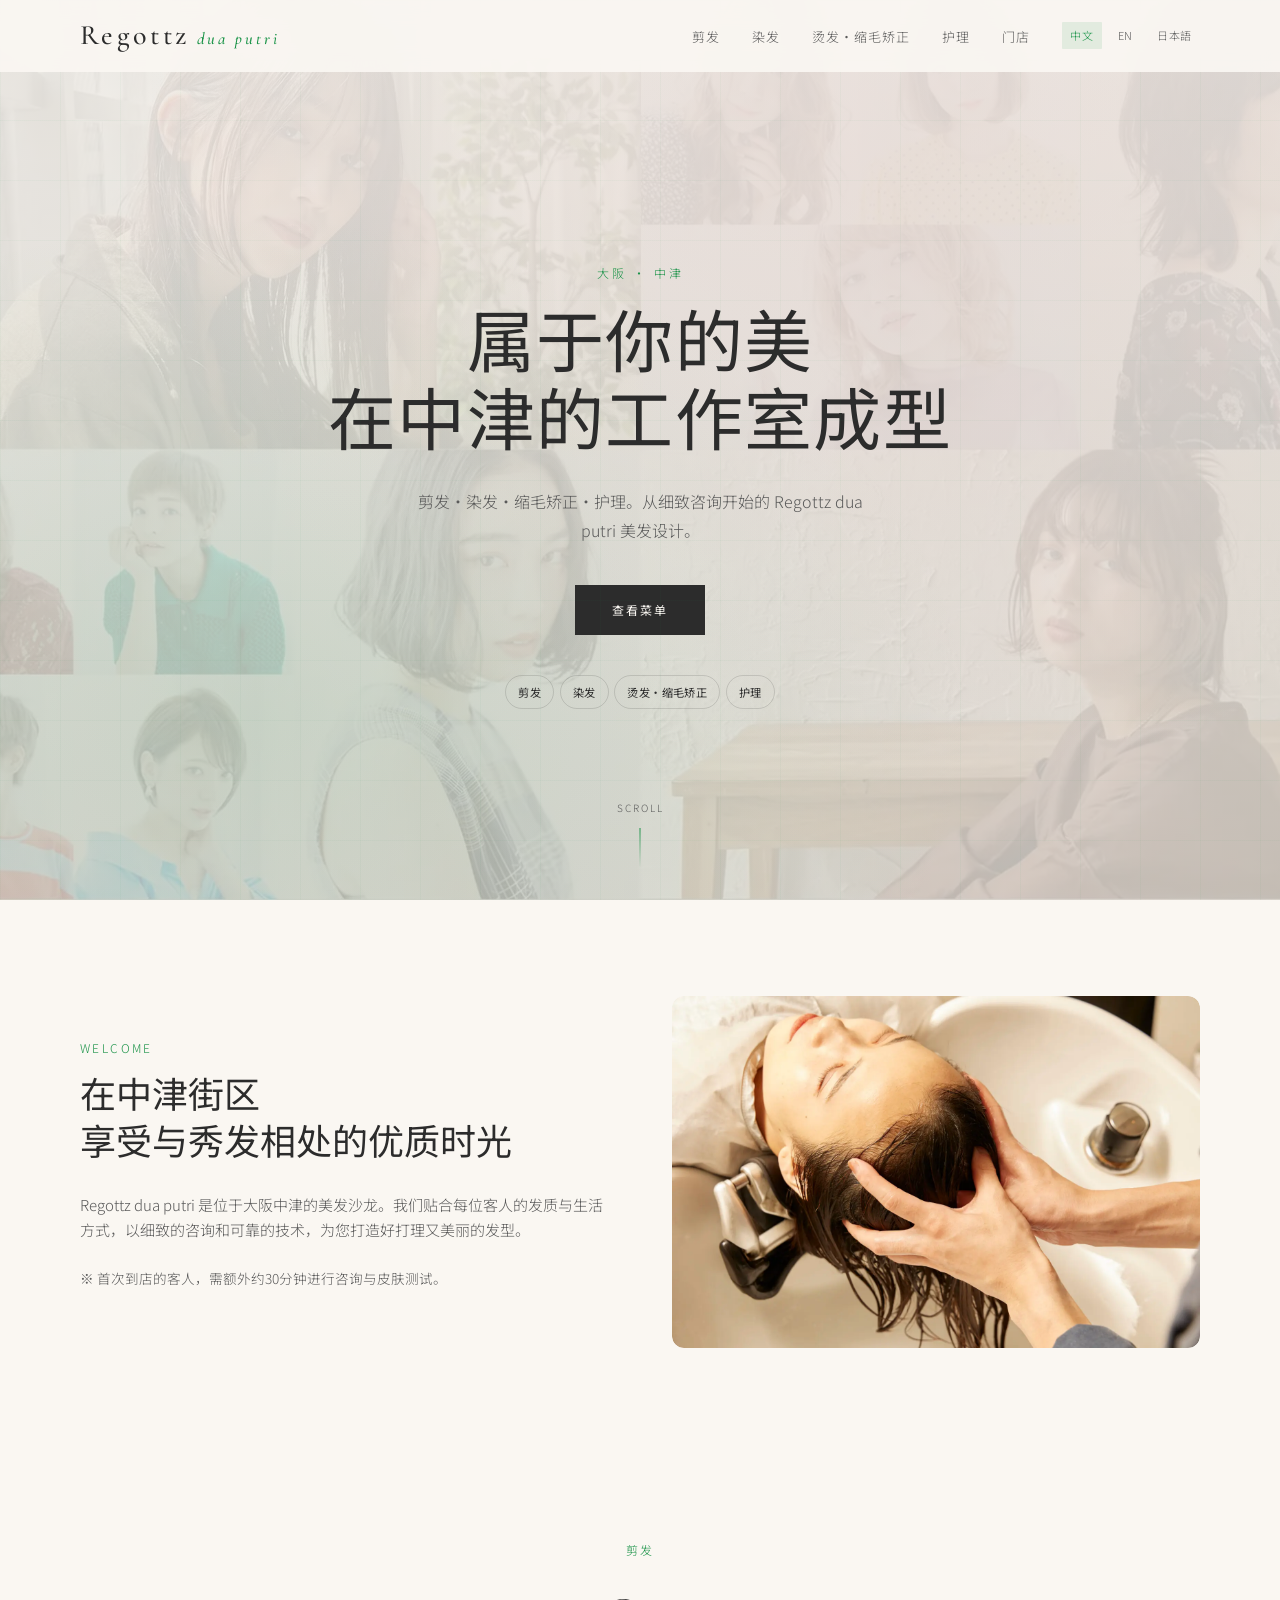
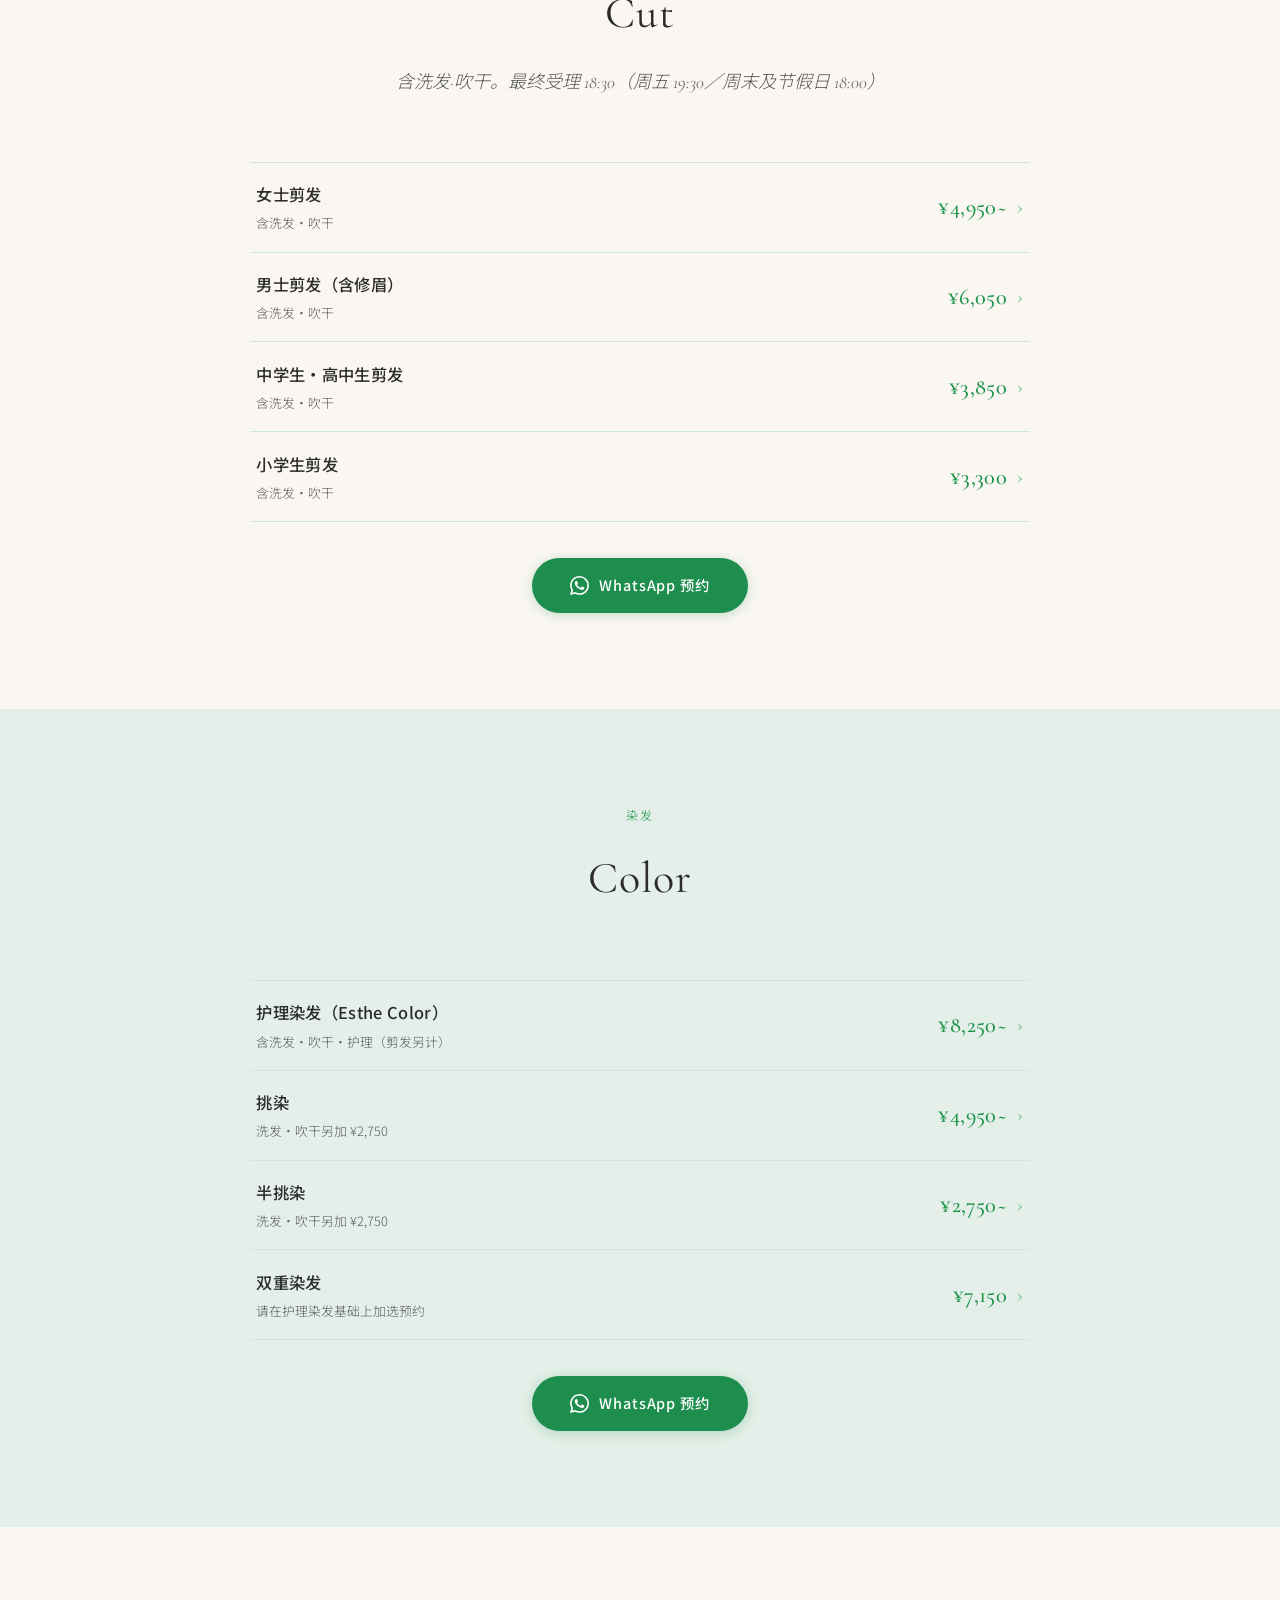
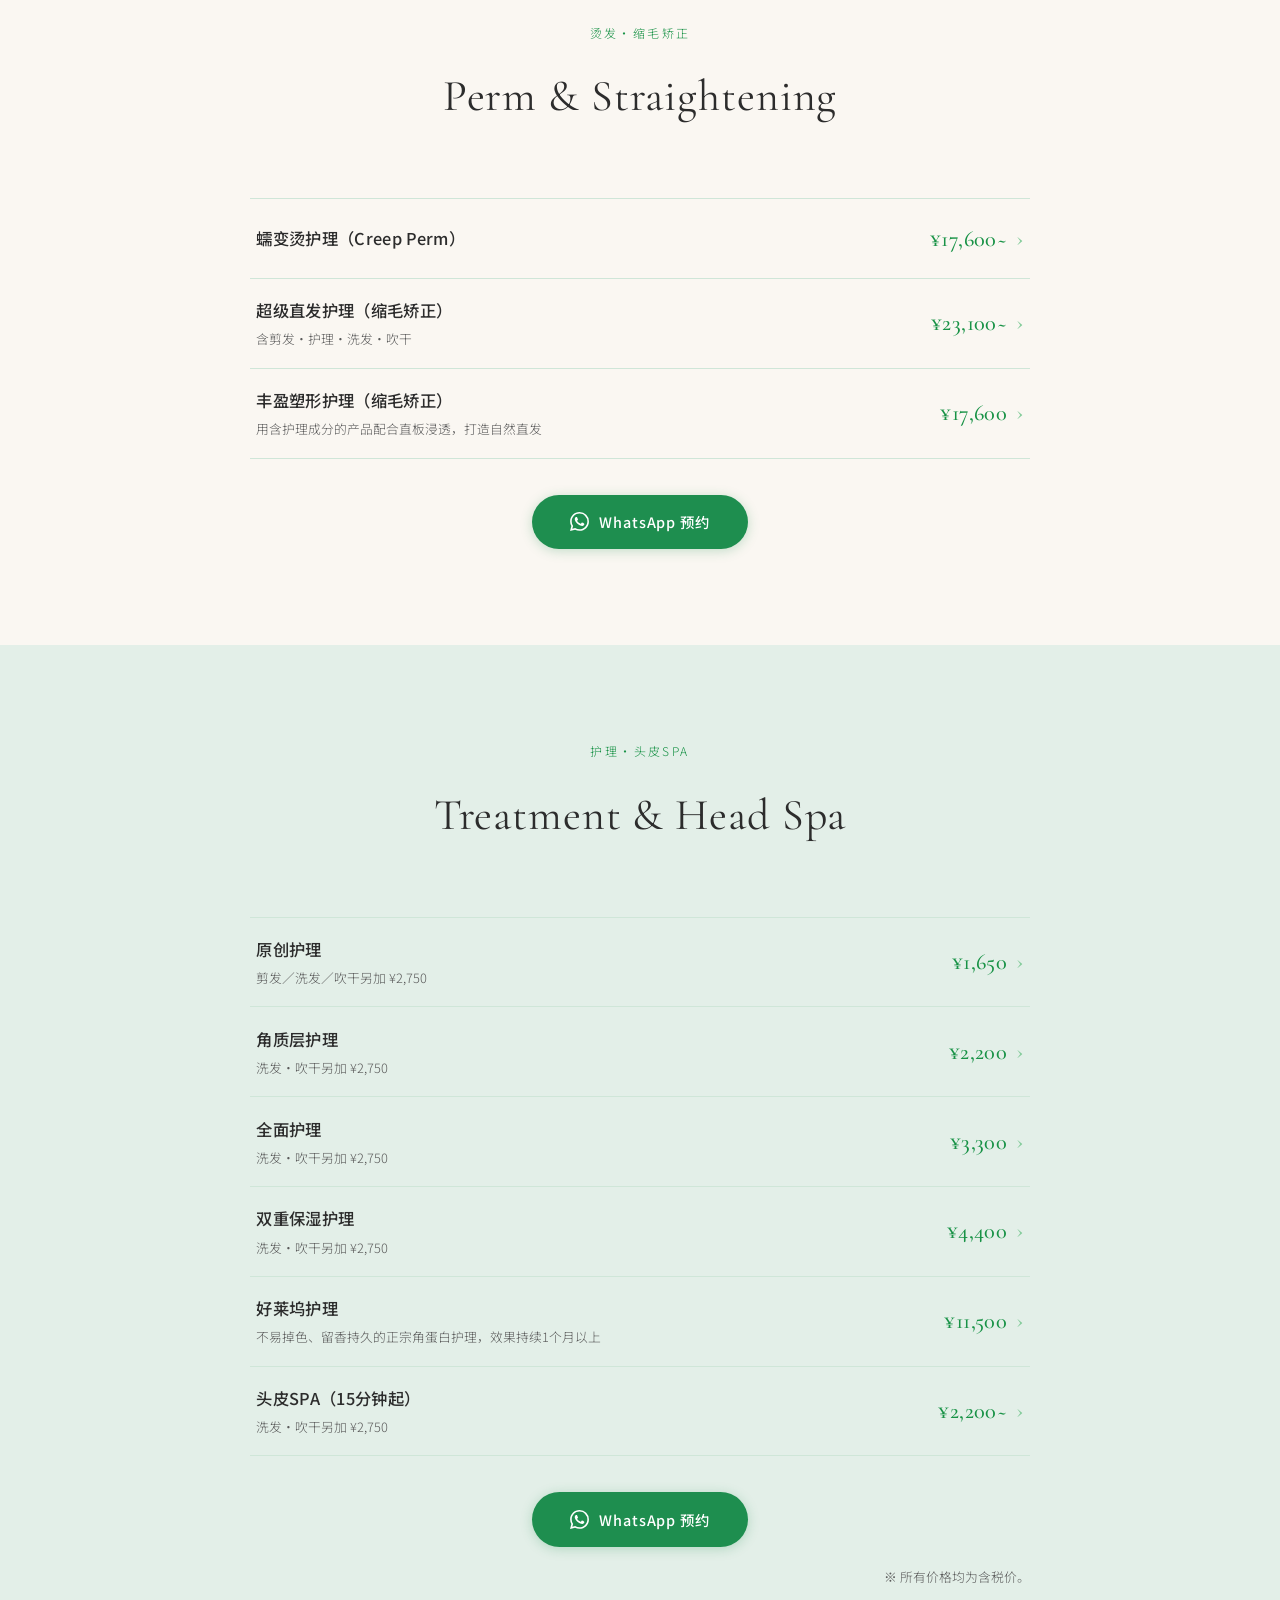
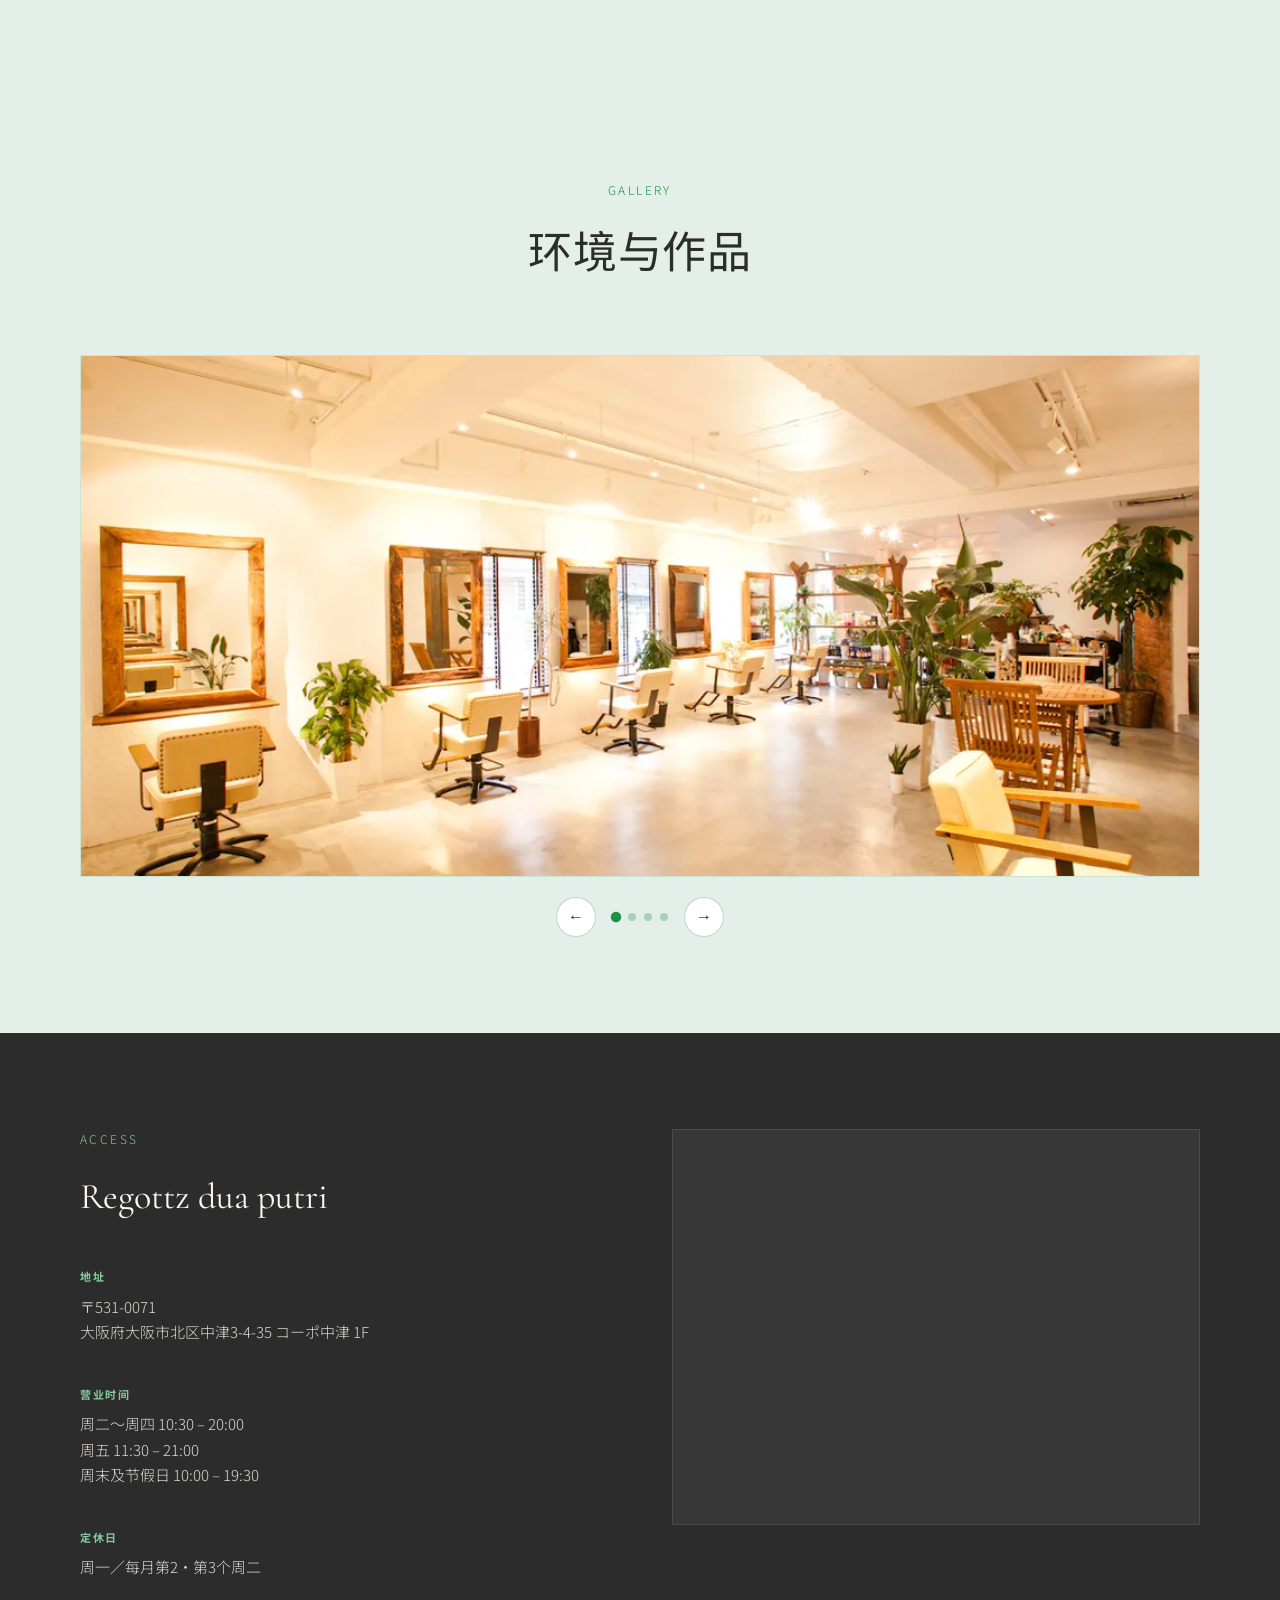
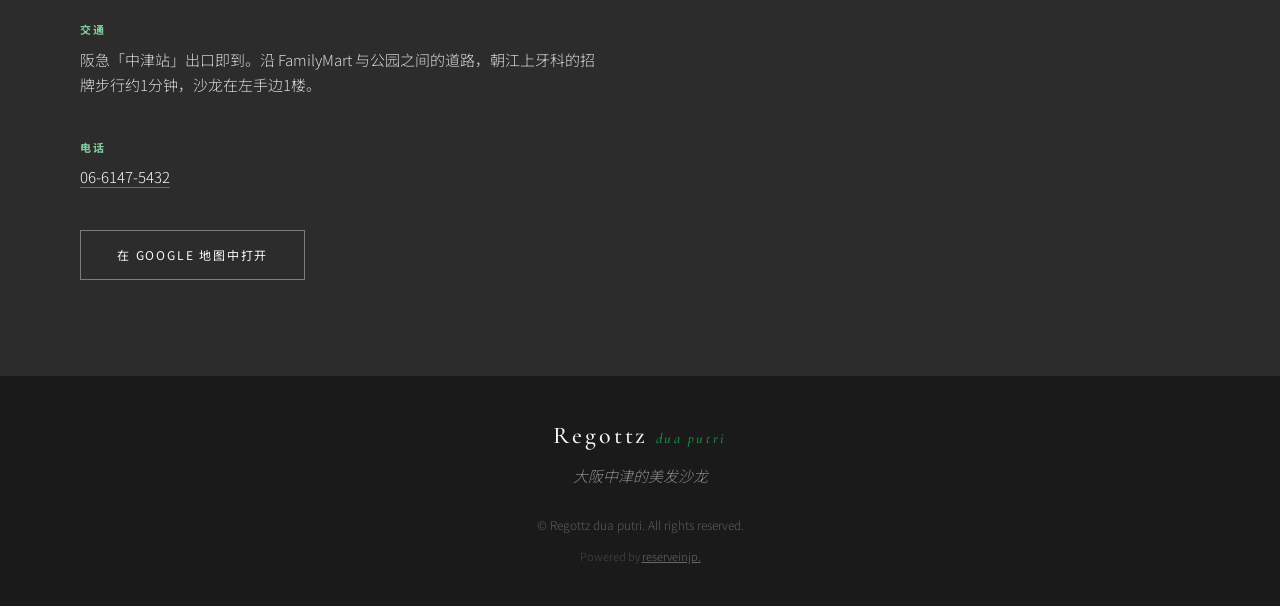
==== commit 5d77b41a: "Fix ACCESS map iframe: resolve embed to business by name (matches Open-in-Maps button)" ====
--- a/cn/index.html
+++ b/cn/index.html
@@ -255,7 +255,7 @@
         <div class="visit-map">
           <iframe
             title="Regottz dua putri 地图"
-            src="https://www.google.com/maps?q=%E5%A4%A7%E9%98%AA%E5%BA%9C%E5%A4%A7%E9%98%AA%E5%B8%82%E5%8C%97%E5%8C%BA%E4%B8%AD%E6%B4%A53-4-35&output=embed"
+            src="https://www.google.com/maps?q=Regottz+dua+putri&output=embed"
             width="100%"
             height="100%"
             style="border:0;"
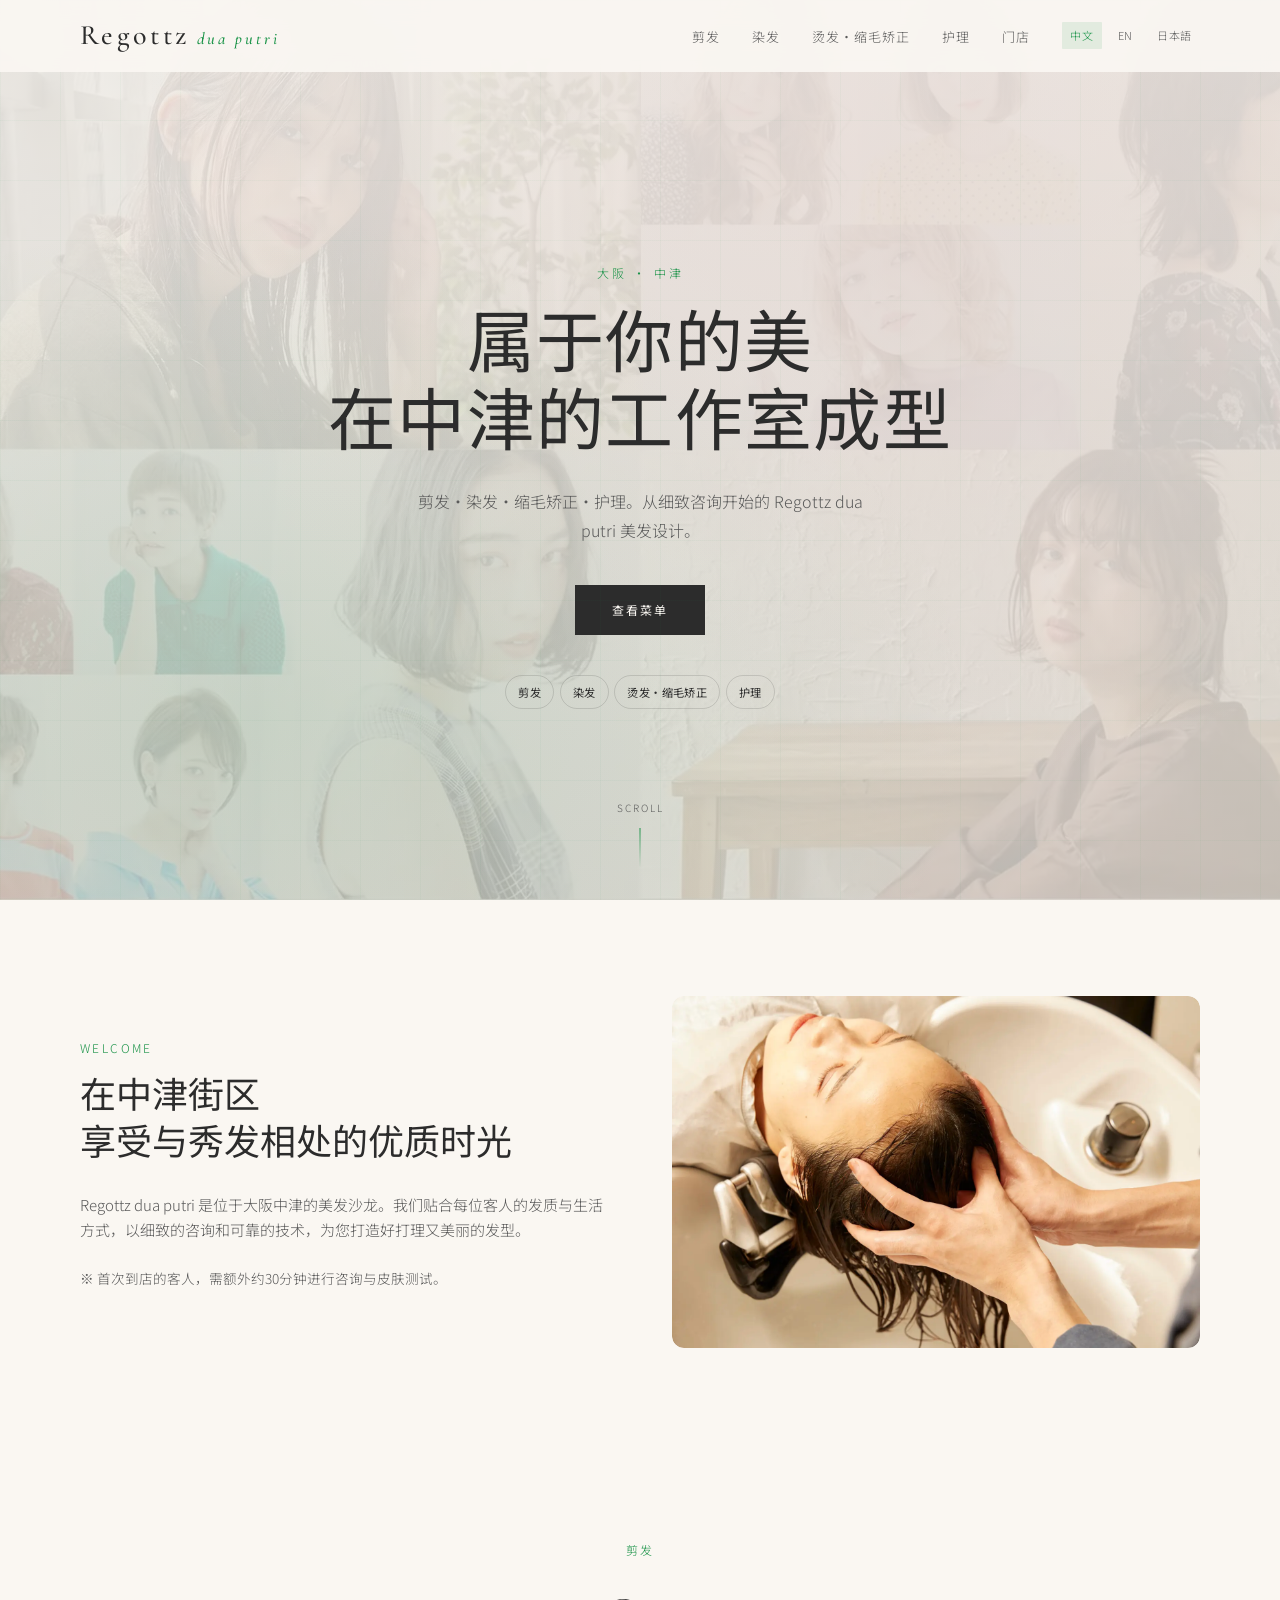
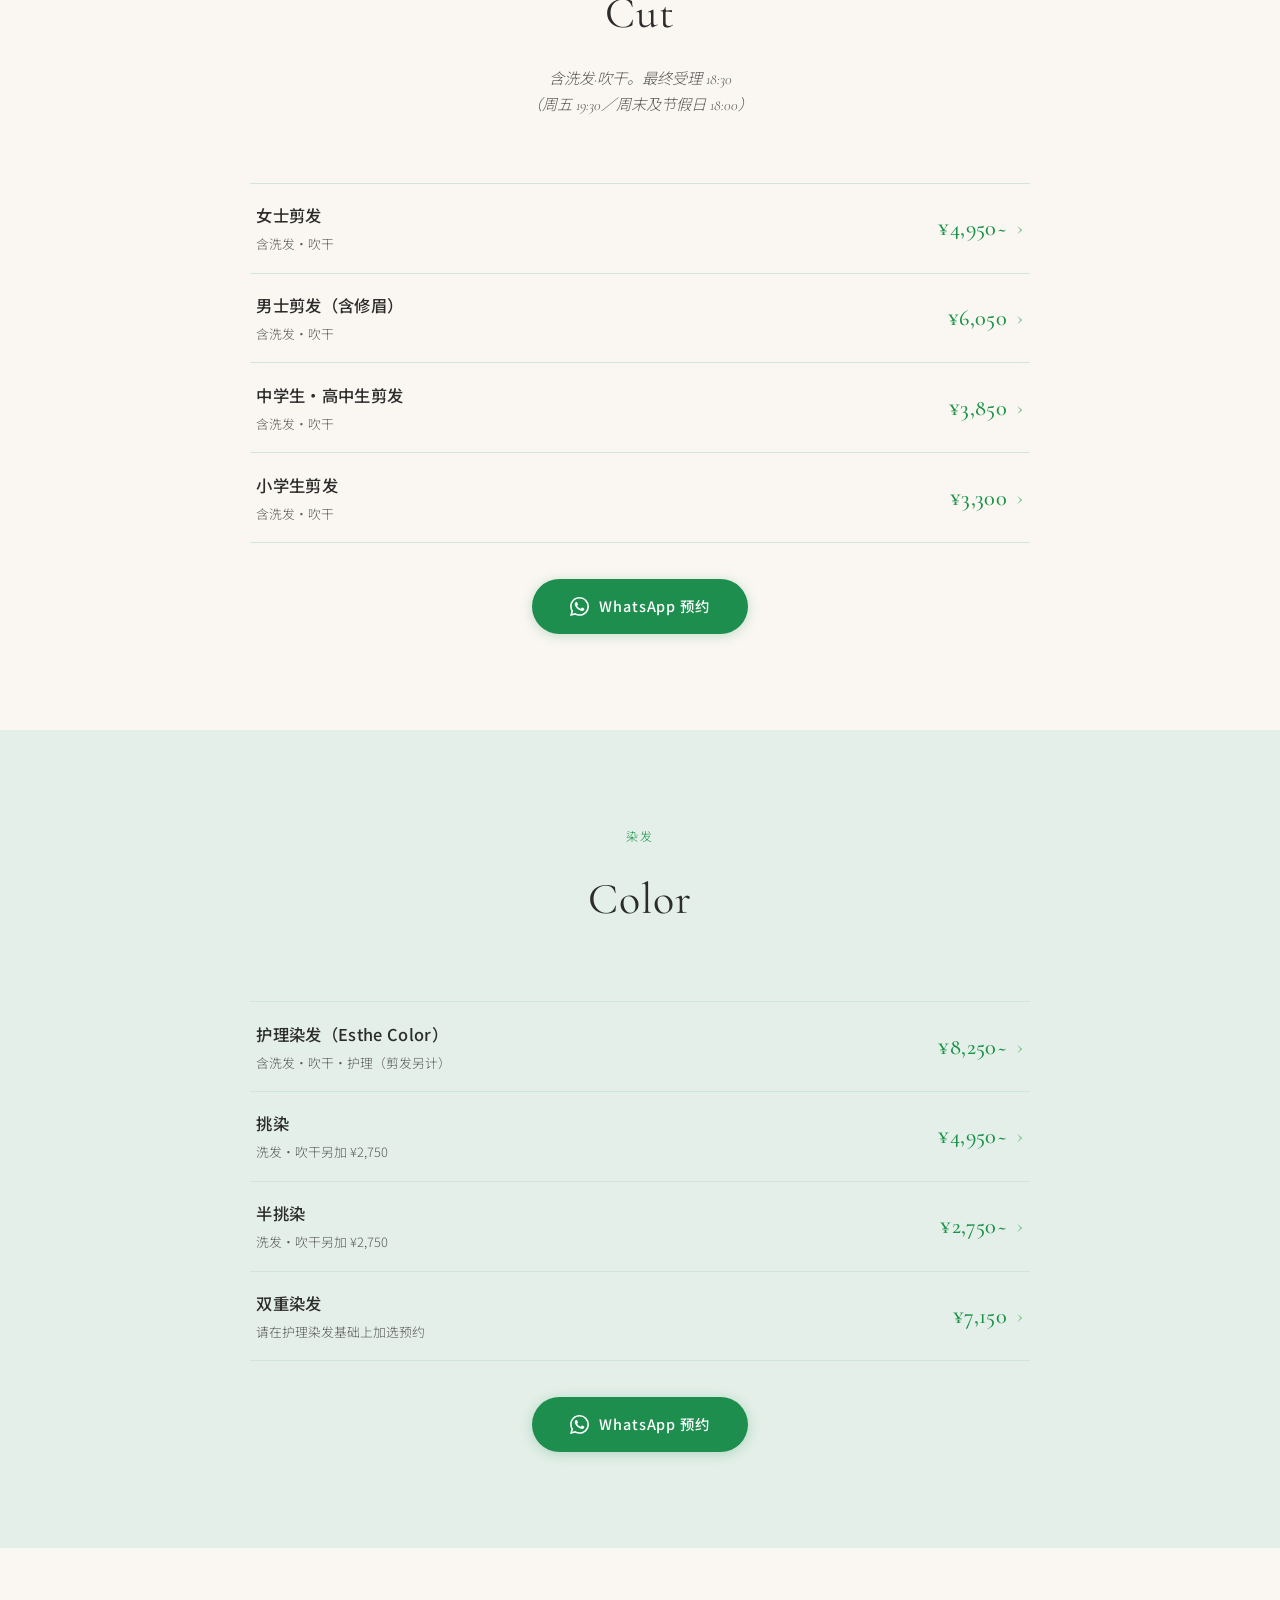
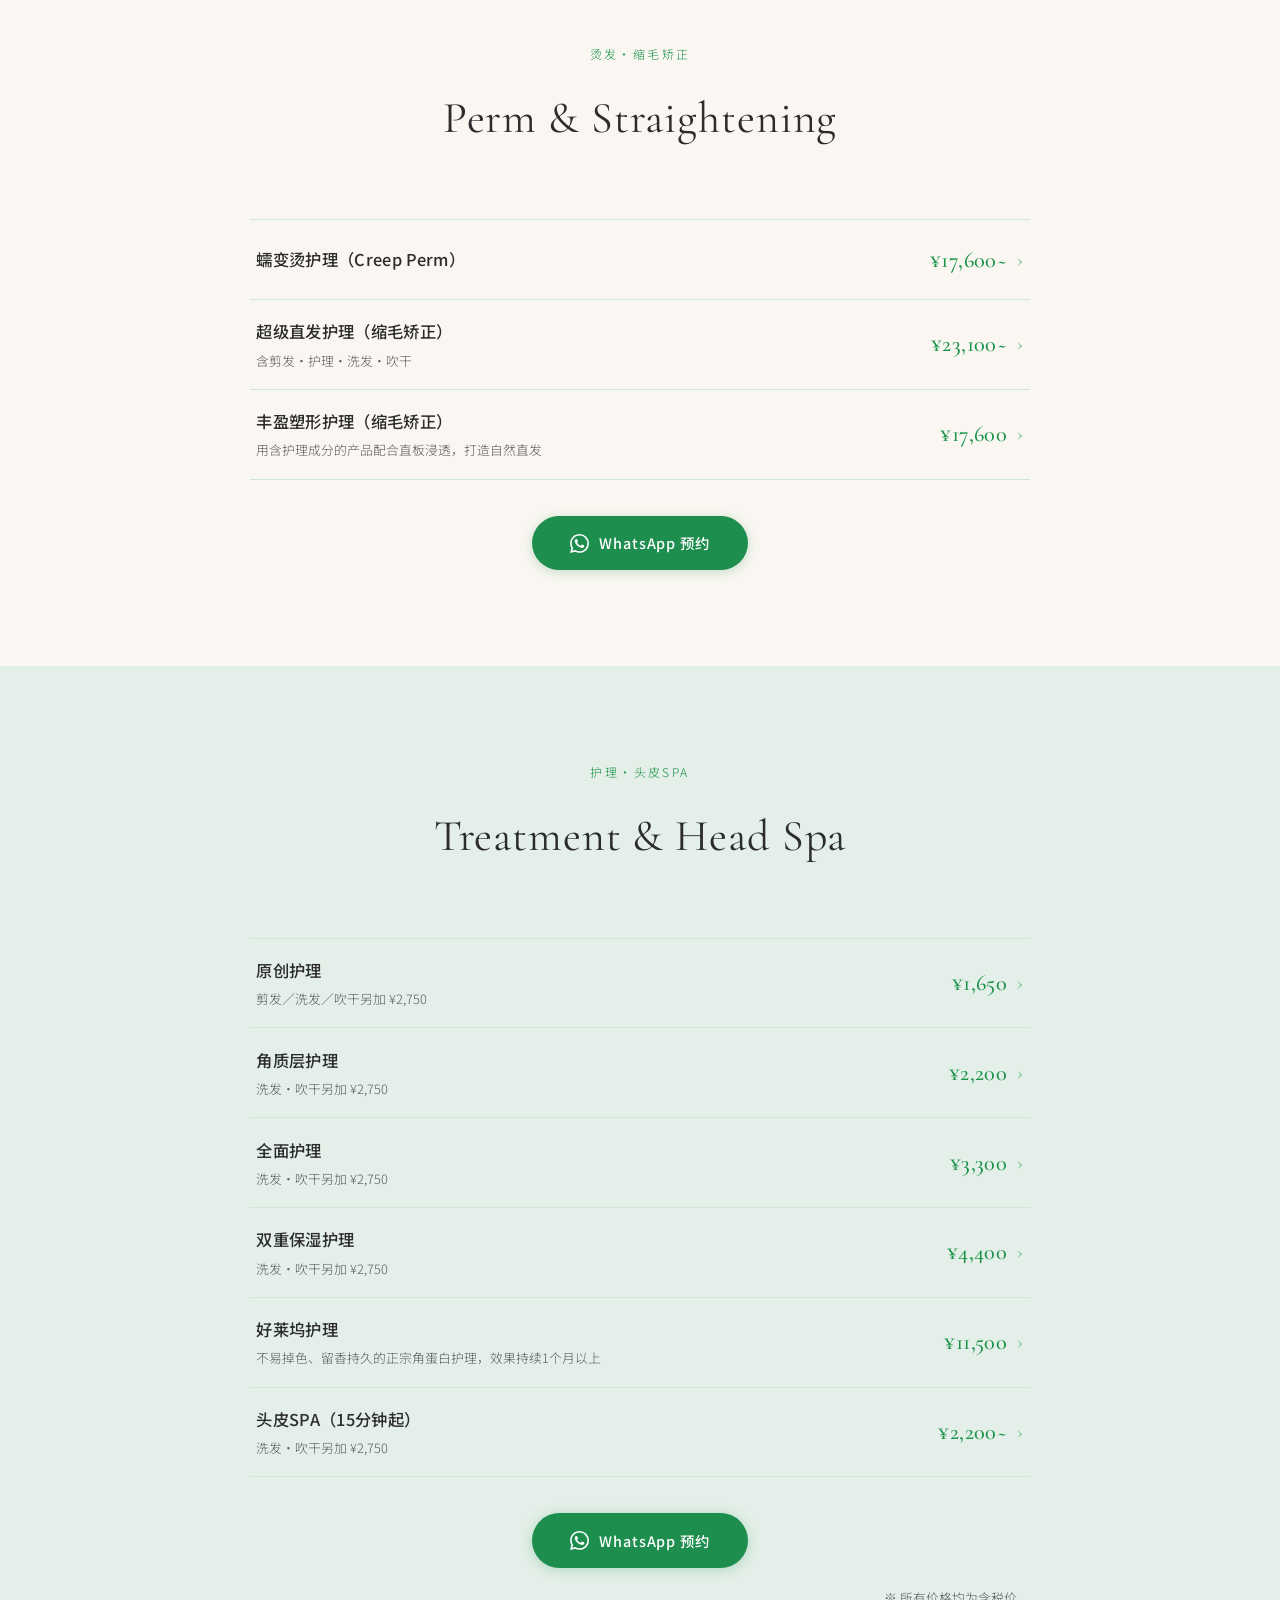
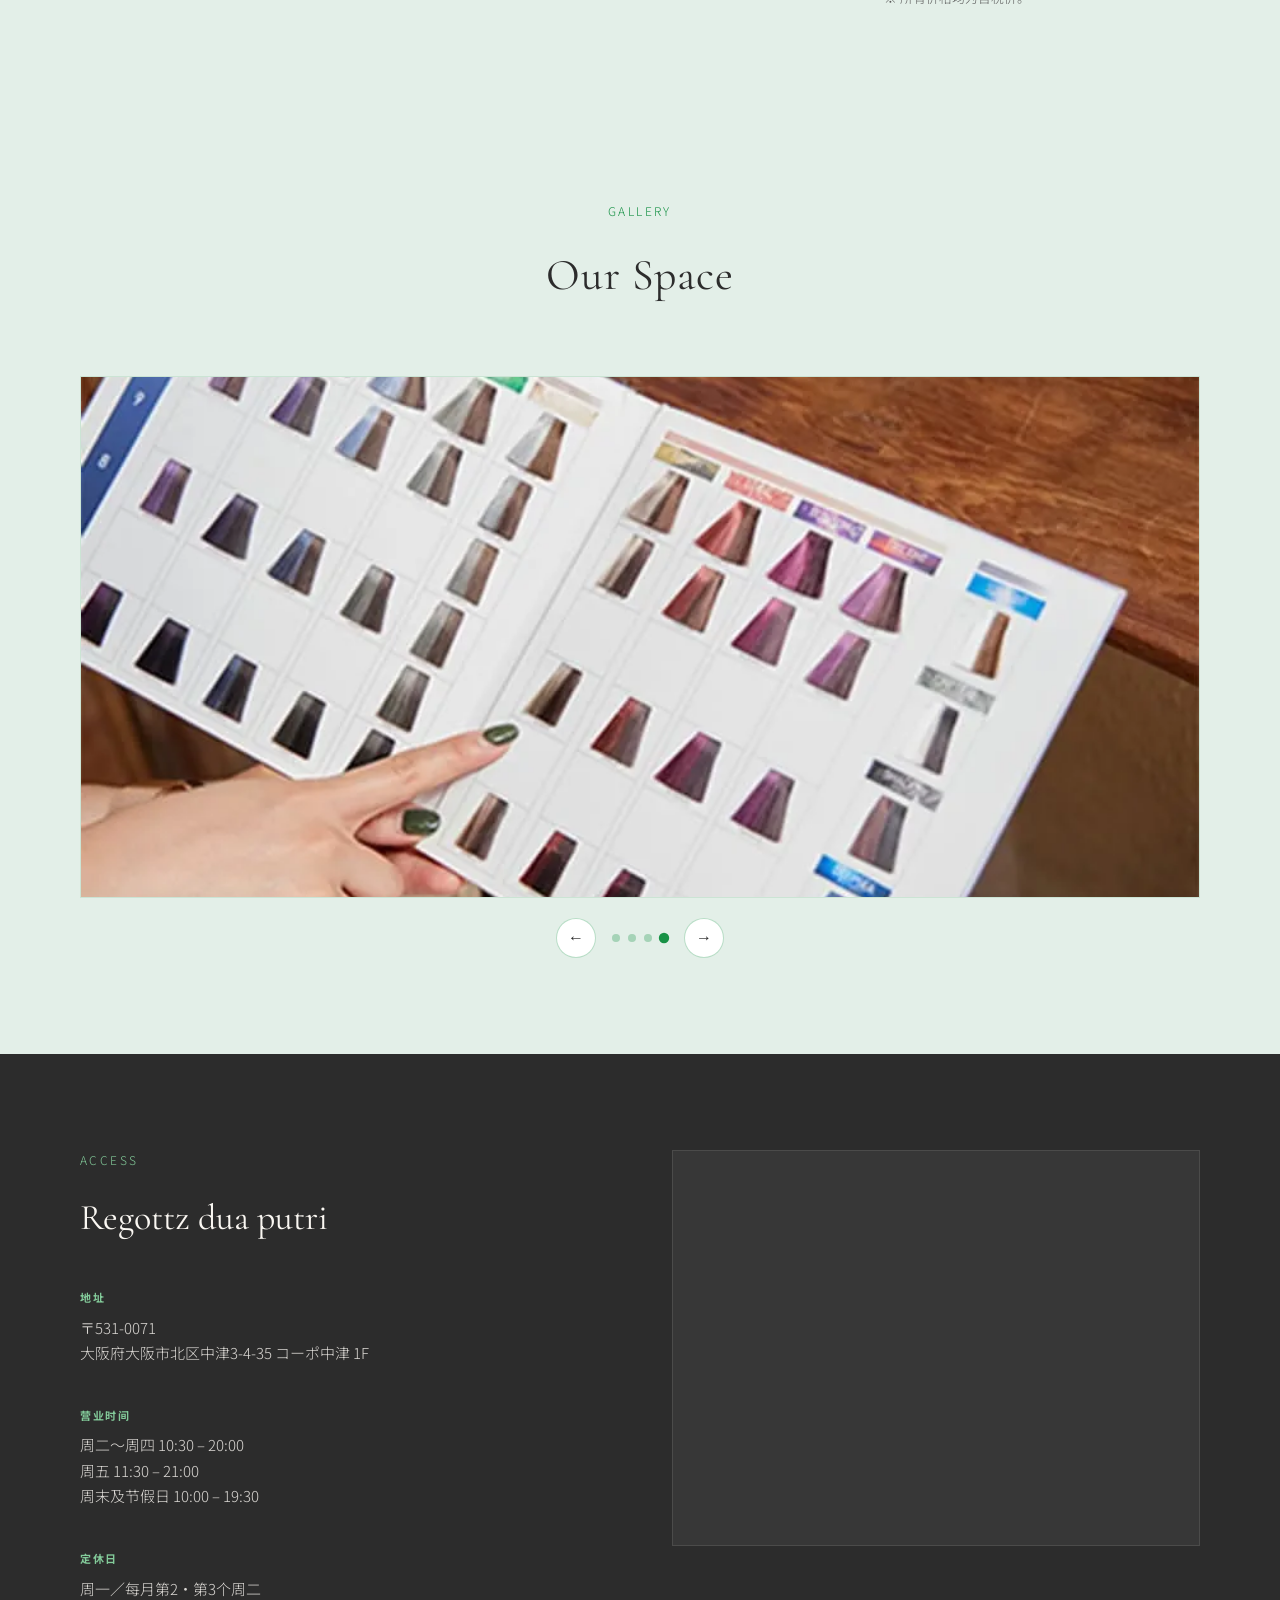
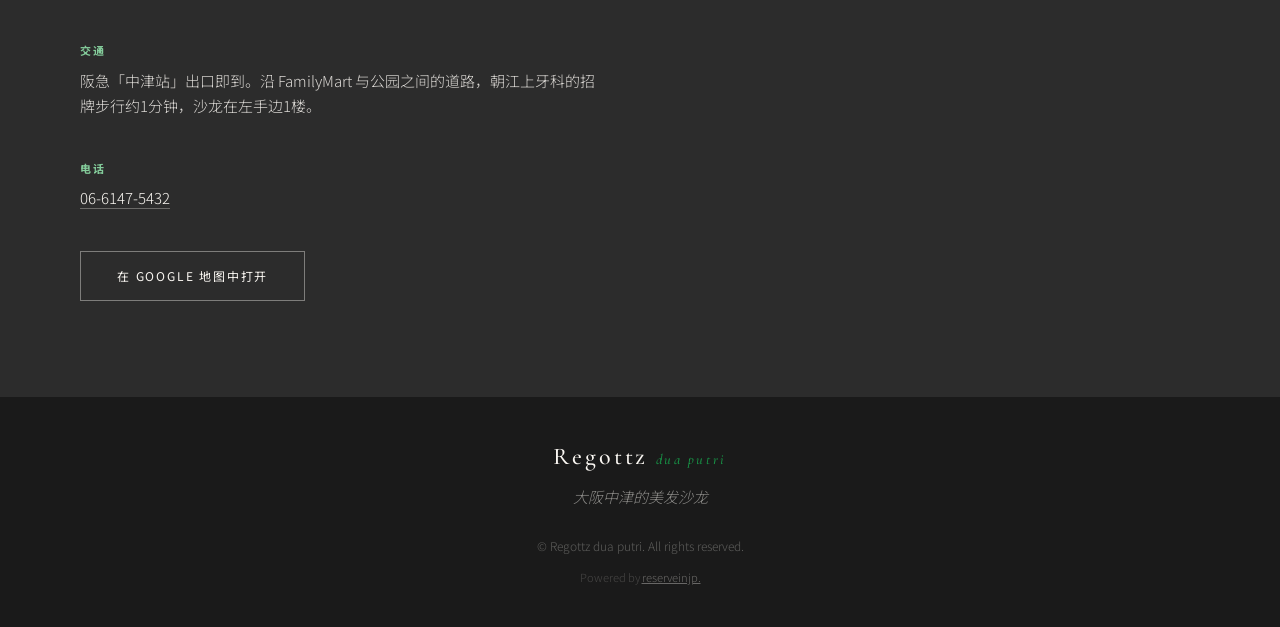
==== commit ec2401cf: "Booking: rebuild as trilingual with live WhatsApp preview + language switch Also: fix hours-line wra" ====
--- a/cn/index.html
+++ b/cn/index.html
@@ -80,7 +80,7 @@
         <header class="section-header">
           <p class="section-label">剪发</p>
           <h2>Cut</h2>
-          <p class="section-sub">含洗发·吹干。最终受理 18:30（周五 19:30／周末及节假日 18:00）</p>
+          <p class="section-sub">含洗发·吹干。最终受理 18:30<br>（周五 19:30／周末及节假日 18:00）</p>
         </header>
         <div class="menu-list">
           <a class="menu-row" href="../booking.html?service=Ladies%20Cut">
@@ -205,7 +205,7 @@
       <div class="container">
         <header class="section-header">
           <p class="section-label">Gallery</p>
-          <h2>环境与作品</h2>
+          <h2>Our Space</h2>
         </header>
         <div class="env-carousel" id="envCarousel">
           <div class="env-carousel-track" id="envTrack">
--- a/styles.css
+++ b/styles.css
@@ -447,7 +447,7 @@
   color: var(--charcoal-light);
   font-style: italic;
   font-family: var(--font-display);
-  font-size: 1.125rem;
+  font-size: 0.95rem;
 }
 
 /* ---- Intro ---- */
